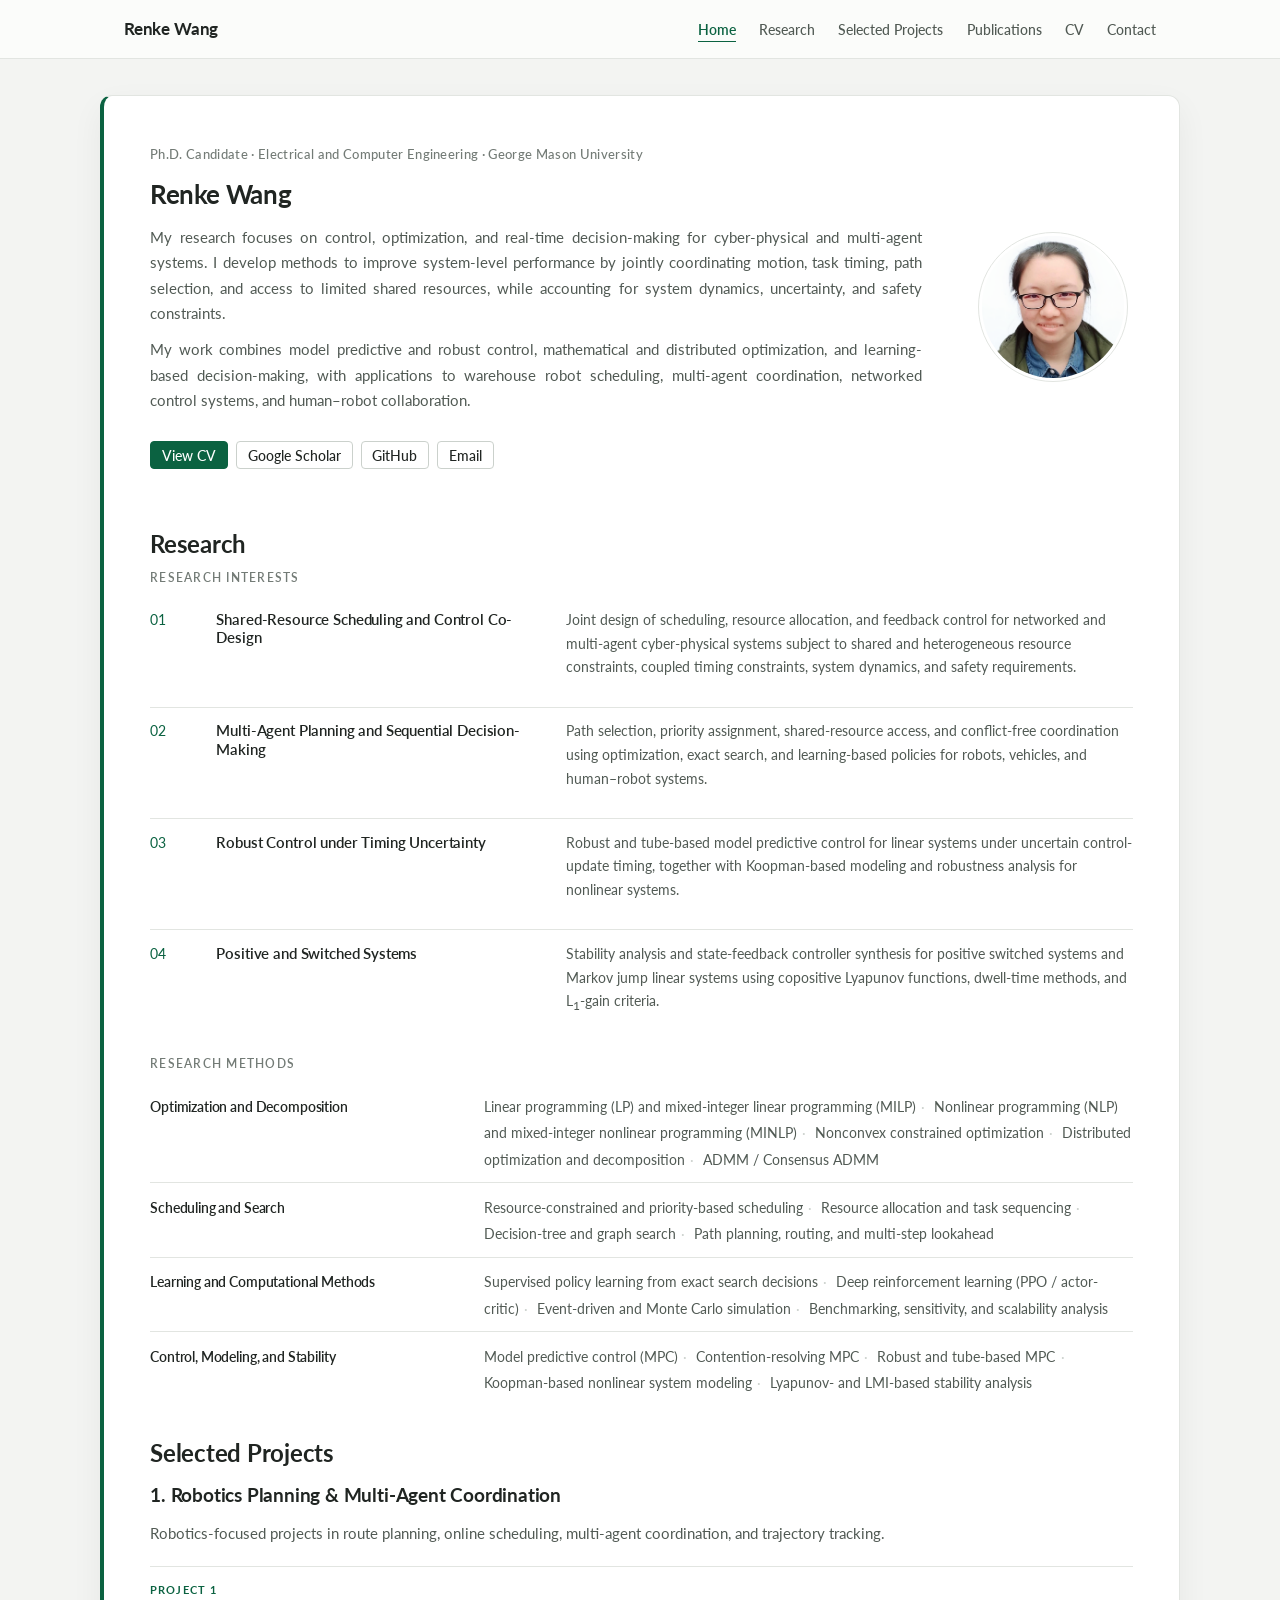
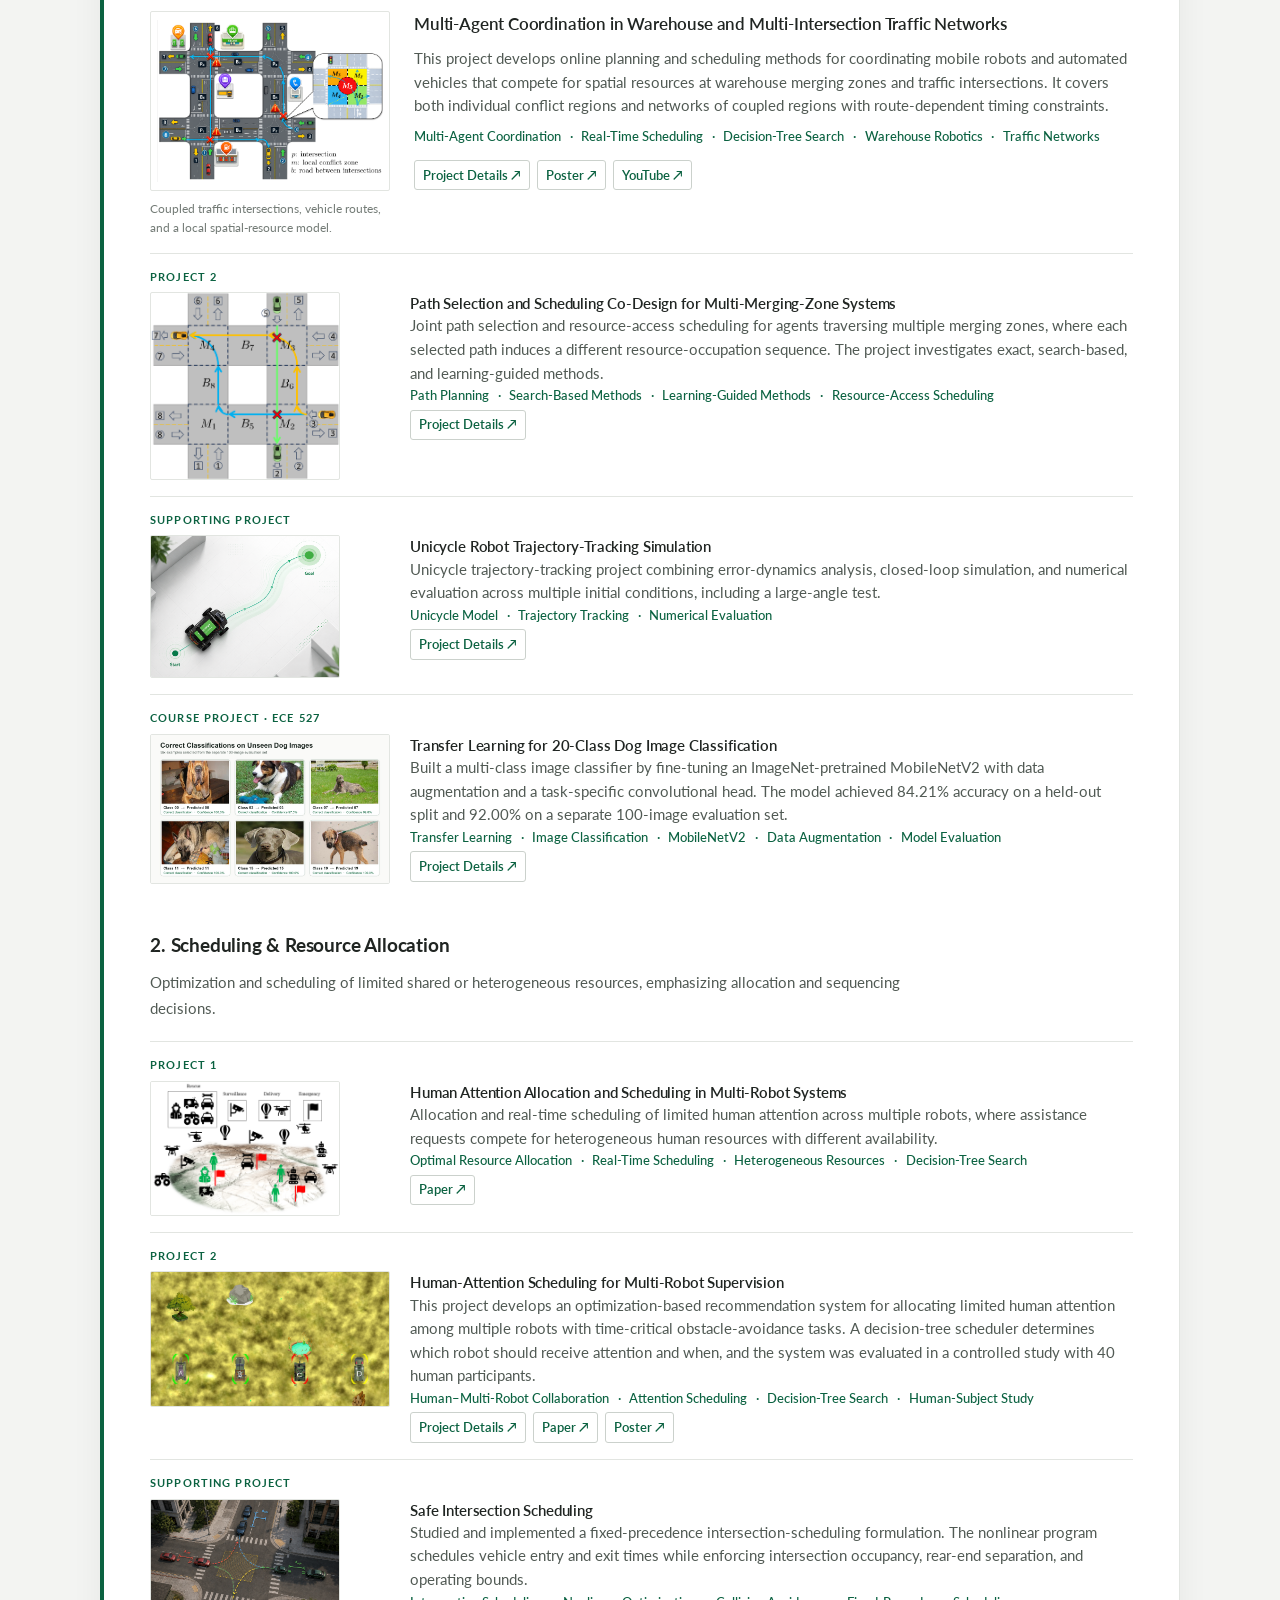
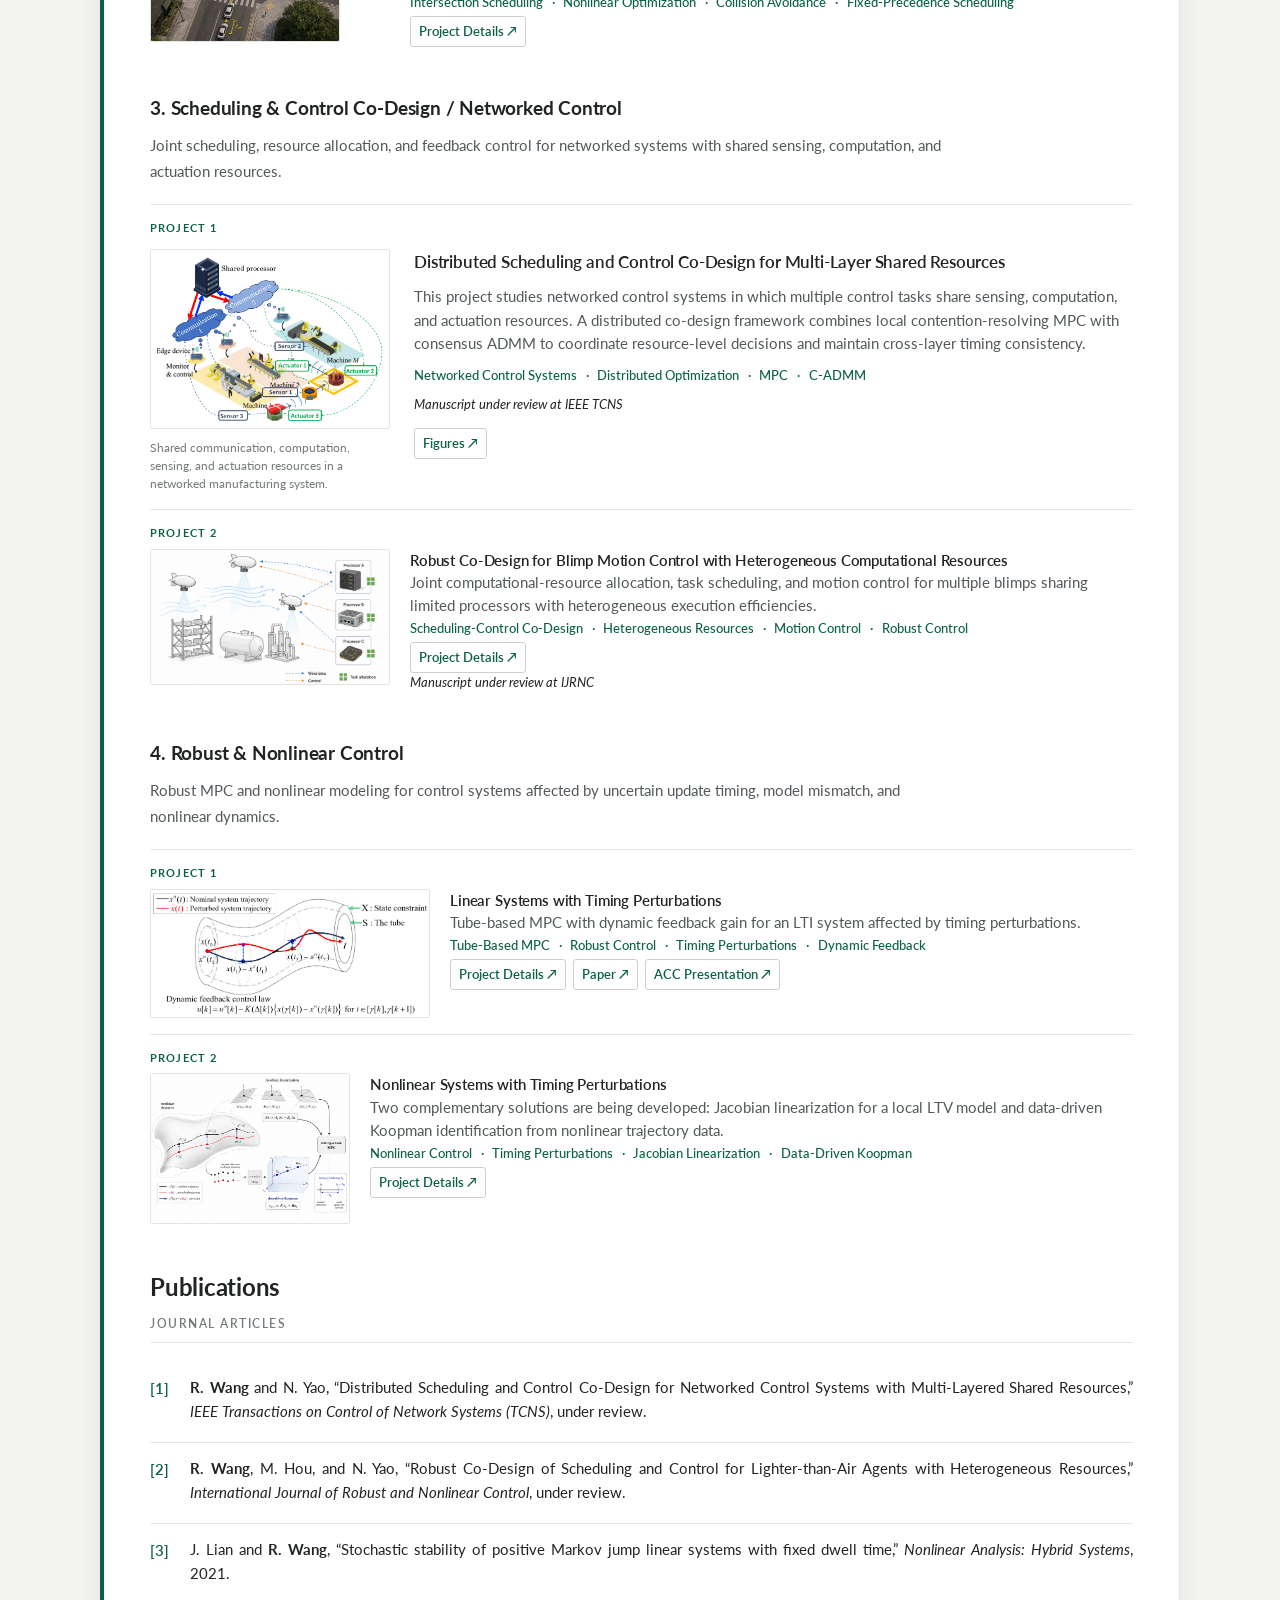
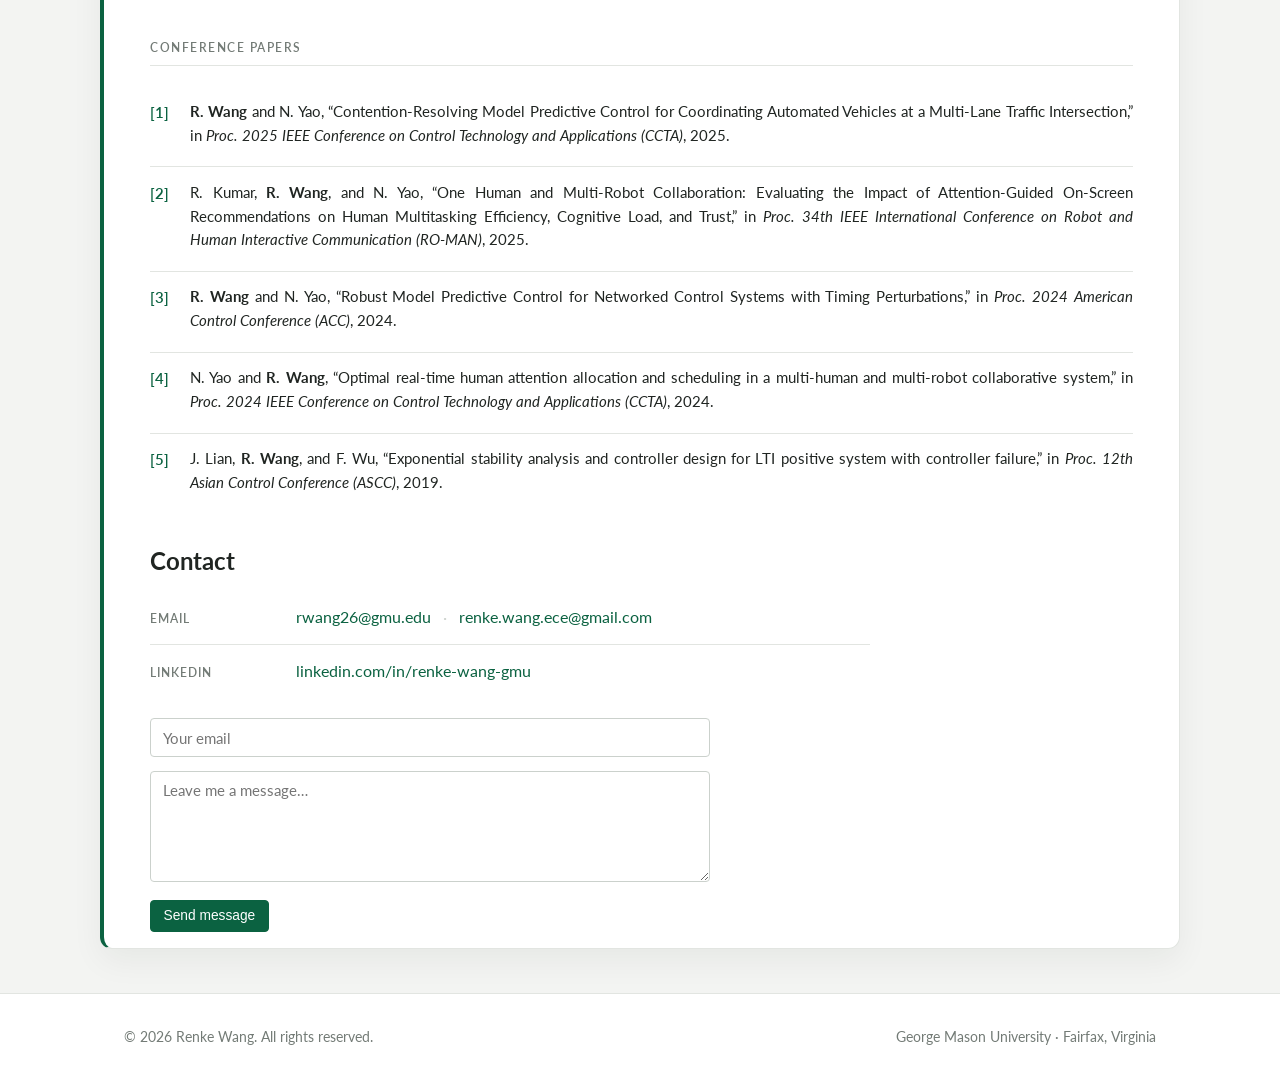
==== index.html @ 61857872 "Simplify transfer learning project details" ====
<!DOCTYPE html>
<html lang="en">
<head>
  <meta charset="UTF-8" />
  <meta name="viewport" content="width=device-width, initial-scale=1.0" />
  <title>Renke Wang | Personal Academic Website</title>
  <meta
    name="description"
    content="Renke Wang — Ph.D. Candidate at George Mason University. Research on control and scheduling co-design for multi-agent and shared-resource systems."
  />
  <meta name="author" content="Renke Wang" />

  <!-- Lato: restrained humanist sans-serif, used consistently across the site. -->
  <link rel="preconnect" href="https://fonts.googleapis.com" />
  <link rel="preconnect" href="https://fonts.gstatic.com" crossorigin />
  <link
    href="https://fonts.googleapis.com/css2?family=Lato:ital,wght@0,400;0,700;0,900;1,400&display=swap"
    rel="stylesheet"
  />

  <link rel="stylesheet" href="styles.css?v=20260825-33" />
</head>
<body class="home-page">
  <!-- ============================================================
       SITE HEADER / NAVIGATION
  ============================================================ -->
  <header class="site-header">
    <div class="container nav-container">
      <a href="#home" class="brand">Renke Wang</a>
      <button
        class="nav-toggle"
        aria-label="Toggle navigation"
        aria-expanded="false"
      >
        <span></span><span></span><span></span>
      </button>
      <nav class="primary-nav" aria-label="Primary">
        <ul>
          <li><a href="#home">Home</a></li>
          <li><a href="#research">Research</a></li>
          <li><a href="#projects">Selected Projects</a></li>
          <li><a href="#publications">Publications</a></li>
          <li><a href="assets/site/RenkeWang_CV.pdf" target="_blank" rel="noopener">CV</a></li>
          <li><a href="#contact">Contact</a></li>
        </ul>
      </nav>
    </div>
  </header>

  <main>
    <!-- ============================================================
         HOME / HERO SECTION
         To update:
           - Edit name, position, affiliation, and bio below.
           - Replace the photo placeholder by uncommenting the
             <img> tag and adding your photo (e.g., assets/profile.jpg).
    ============================================================ -->
    <section id="home" class="hero">
      <div class="container hero-grid">
        <div class="hero-text">
          <p class="eyebrow">Ph.D. Candidate &middot; Electrical and Computer Engineering &middot; George Mason University</p>
          <h1>Renke Wang</h1>
          <p class="lead">
            My research focuses on control, optimization, and real-time
            decision-making for cyber-physical and multi-agent systems. I develop
            methods to improve system-level performance by jointly coordinating
            motion, task timing, path selection, and access to limited shared
            resources, while accounting for system dynamics, uncertainty, and
            safety constraints.
          </p>
          <p class="lead">
            My work combines model predictive and robust control, mathematical and
            distributed optimization, and learning-based decision-making, with
            applications to warehouse robot scheduling, multi-agent coordination,
            networked control systems, and human&ndash;robot collaboration.
          </p>
          <div class="hero-actions" aria-label="Profile links">
            <a href="assets/site/RenkeWang_CV.pdf" class="btn btn-primary" target="_blank" rel="noopener">View CV</a>
            <a href="https://scholar.google.com/citations?user=q_1CykwAAAAJ&amp;hl=en" class="btn btn-ghost" target="_blank" rel="noopener">Google Scholar</a>
            <a href="https://github.com/lisa061422-afk" class="btn btn-ghost" target="_blank" rel="noopener">GitHub</a>
            <a href="mailto:rwang26@gmu.edu" class="btn btn-ghost">Email</a>
          </div>
        </div>

        <div class="hero-photo">
          <div class="photo-frame">
            <!-- Profile photo. Currently points to me.jpg already on
                 the GMU server. Replace with a different filename if
                 you upload a new photo. -->
            <img src="assets/site/me.jpg" alt="Renke Wang" onerror="this.style.display='none'; this.nextElementSibling.style.display='flex';" />
            <span class="photo-placeholder" aria-hidden="true" style="display:none;">RW</span>
          </div>
        </div>
      </div>
    </section>

    <!-- ============================================================
         RESEARCH: THEMES AND METHODS
    ============================================================ -->
    <section id="research" class="section">
      <div class="container">
        <header class="section-header">
          <h2>Research</h2>
        </header>

        <div class="research-subsection">
          <h3 class="subsection-heading">Research Interests</h3>
          <ul class="interest-grid">
            <li>
              <h3>Shared-Resource Scheduling and Control Co-Design</h3>
              <p>
                Joint design of scheduling, resource allocation, and feedback control
                for networked and multi-agent cyber-physical systems subject to shared
                and heterogeneous resource constraints, coupled timing constraints,
                system dynamics, and safety requirements.
              </p>
            </li>
            <li>
              <h3>Multi-Agent Planning and Sequential Decision-Making</h3>
              <p>
                Path selection, priority assignment, shared-resource access, and
                conflict-free coordination using optimization, exact search, and
                learning-based policies for robots, vehicles, and human&ndash;robot systems.
              </p>
            </li>
            <li>
              <h3>Robust Control under Timing Uncertainty</h3>
              <p>
                Robust and tube-based model predictive control for linear systems under
                uncertain control-update timing, together with Koopman-based modeling
                and robustness analysis for nonlinear systems.
              </p>
            </li>
            <li>
              <h3>Positive and Switched Systems</h3>
              <p>
                Stability analysis and state-feedback controller synthesis for positive
                switched systems and Markov jump linear systems using copositive
                Lyapunov functions, dwell-time methods, and L<sub>1</sub>-gain criteria.
              </p>
            </li>
          </ul>
        </div>

        <div class="research-subsection">
          <h3 class="subsection-heading">Research Methods</h3>
          <div class="skills-grid">
            <div class="skill-block">
              <h3>Optimization and Decomposition</h3>
              <ul>
                <li>Linear programming (LP) and mixed-integer linear programming (MILP)</li>
                <li>Nonlinear programming (NLP) and mixed-integer nonlinear programming (MINLP)</li>
                <li>Nonconvex constrained optimization</li>
                <li>Distributed optimization and decomposition</li>
                <li>ADMM / Consensus ADMM</li>
              </ul>
            </div>

            <div class="skill-block">
              <h3>Scheduling and Search</h3>
              <ul>
                <li>Resource-constrained and priority-based scheduling</li>
                <li>Resource allocation and task sequencing</li>
                <li>Decision-tree and graph search</li>
                <li>Path planning, routing, and multi-step lookahead</li>
              </ul>
            </div>

            <div class="skill-block">
              <h3>Learning and Computational Methods</h3>
              <ul>
                <li>Supervised policy learning from exact search decisions</li>
                <li>Deep reinforcement learning (PPO / actor-critic)</li>
                <li>Event-driven and Monte Carlo simulation</li>
                <li>Benchmarking, sensitivity, and scalability analysis</li>
              </ul>
            </div>

            <div class="skill-block">
              <h3>Control, Modeling, and Stability</h3>
              <ul>
                <li>Model predictive control (MPC)</li>
                <li>Contention-resolving MPC</li>
                <li>Robust and tube-based MPC</li>
                <li>Koopman-based nonlinear system modeling</li>
                <li>Lyapunov- and LMI-based stability analysis</li>
              </ul>
            </div>
          </div>
        </div>
      </div>
    </section>

    <!-- ============================================================
         SELECTED PROJECTS
         To update:
           - Edit each <li> in a project list below.
           - Add optional figures after a list when visual explanations are available.
    ============================================================ -->
    <section id="projects" class="section section-alt">
      <div class="container">
        <header class="section-header">
          <h2>Selected Projects</h2>
        </header>

        <!-- ===== Project group 1 ===== -->
        <div class="project-group">
          <h3>1. Robotics Planning &amp; Multi-Agent Coordination</h3>
          <p class="group-lead">
            Robotics-focused projects in route planning, online scheduling,
            multi-agent coordination, and trajectory tracking.
          </p>
          <ul class="project-list">
            <li class="project-showcase" id="project-2">
              <p class="project-number-label">Project 1</p>
              <div class="project-showcase-layout">
                <figure class="project-showcase-media">
                  <div class="project-showcase-thumbnail">
                    <img
                      src="assets/projects/multi-intersection/Traffic_in_poster.png"
                      alt="Coupled traffic intersections with vehicle routes and a zoomed local conflict-zone model"
                      loading="lazy"
                      decoding="async"
                    >
                  </div>
                  <figcaption>
                    Coupled traffic intersections, vehicle routes, and a local
                    spatial-resource model.
                  </figcaption>
                </figure>

                <div class="project-showcase-content">
                  <h4>Multi-Agent Coordination in Warehouse and Multi-Intersection Traffic Networks</h4>
                  <p class="project-summary">
                    This project develops online planning and scheduling methods for
                    coordinating mobile robots and automated vehicles that compete for
                    spatial resources at warehouse merging zones and traffic intersections.
                    It covers both individual conflict regions and networks of coupled
                    regions with route-dependent timing constraints.
                  </p>
                  <p class="project-keywords">
                    Multi-Agent Coordination <span aria-hidden="true">&middot;</span>
                    Real-Time Scheduling <span aria-hidden="true">&middot;</span>
                    Decision-Tree Search <span aria-hidden="true">&middot;</span>
                    Warehouse Robotics <span aria-hidden="true">&middot;</span>
                    Traffic Networks
                  </p>
                  <p class="project-links">
                    <a href="project-2-details.html" target="_blank" rel="noopener">Project Details <span aria-hidden="true">&nearr;</span></a>
                    <a href="assets/projects/multi-intersection/project-2-poster.png" target="_blank" rel="noopener">Poster <span aria-hidden="true">&nearr;</span></a>
                    <a href="https://youtu.be/YsEci0cIApg?si=ojlgiNI9mZg2UuwD" target="_blank" rel="noopener">YouTube <span aria-hidden="true">&nearr;</span></a>
                  </p>
                </div>
              </div>
            </li>
            <li class="subproject-illustrated numbered-subproject" id="path-planning-project">
              <p class="project-number-label">Project 2</p>
              <div class="subproject-layout">
                <figure class="subproject-media">
                  <img
                    src="assets/projects/path-planning/path_planning.png"
                    alt="Alternative vehicle paths through coupled merging zones with different resource-occupation sequences"
                  >
                </figure>
                <div class="subproject-copy">
                  <h4>Path Selection and Scheduling Co-Design for Multi-Merging-Zone Systems</h4>
                  <p>
                    Joint path selection and resource-access scheduling for agents
                    traversing multiple merging zones, where each selected path
                    induces a different resource-occupation sequence. The project
                    investigates exact, search-based, and learning-guided methods.
                  </p>
                  <p class="project-keywords">
                    Path Planning <span aria-hidden="true">&middot;</span>
                    Search-Based Methods <span aria-hidden="true">&middot;</span>
                    Learning-Guided Methods <span aria-hidden="true">&middot;</span>
                    Resource-Access Scheduling
                  </p>
                  <p class="project-links">
                    <a href="path-planning-details.html" target="_blank" rel="noopener">Project Details <span aria-hidden="true">&nearr;</span></a>
                  </p>
                </div>
              </div>
            </li>
            <li class="subproject-illustrated numbered-subproject supporting-project" id="ece699-unicycle-project">
              <p class="project-number-label">Supporting Project</p>
              <div class="subproject-layout">
                <figure class="subproject-media">
                  <img
                    src="assets/projects/ece699-unicycle/robotic_1.png"
                    alt="Mobile robot following a curved path from its starting pose to the goal"
                  >
                </figure>
                <div class="subproject-copy">
                  <h4>Unicycle Robot Trajectory-Tracking Simulation</h4>
                  <p>
                    Unicycle trajectory-tracking project combining error-dynamics
                    analysis, closed-loop simulation, and numerical evaluation
                    across multiple initial conditions, including a large-angle test.
                  </p>
                  <p class="project-keywords">
                    Unicycle Model <span aria-hidden="true">&middot;</span>
                    Trajectory Tracking <span aria-hidden="true">&middot;</span>
                    Numerical Evaluation
                  </p>
                  <p class="project-links">
                    <a href="ece699-unicycle-details.html" target="_blank" rel="noopener">Project Details <span aria-hidden="true">&nearr;</span></a>
                  </p>
                </div>
              </div>
            </li>
            <li id="learning-from-data-project" class="subproject-illustrated numbered-subproject supporting-project">
              <p class="project-number-label">Course Project &middot; ECE 527</p>
              <div class="subproject-layout subproject-layout--standard-media">
                <figure class="subproject-media">
                  <img
                    src="assets/projects/learning-from-data/transfer-classification-examples.jpg"
                    alt="Examples of unseen dog images correctly classified by the transfer-learning model"
                    loading="lazy"
                    decoding="async"
                  >
                </figure>
                <div class="subproject-copy">
                  <h4>Transfer Learning for 20-Class Dog Image Classification</h4>
                  <p>
                    Built a multi-class image classifier by fine-tuning an
                    ImageNet-pretrained MobileNetV2 with data augmentation and a
                    task-specific convolutional head. The model achieved 84.21%
                    accuracy on a held-out split and 92.00% on a separate
                    100-image evaluation set.
                  </p>
                  <p class="project-keywords">
                    Transfer Learning <span aria-hidden="true">&middot;</span>
                    Image Classification <span aria-hidden="true">&middot;</span>
                    MobileNetV2 <span aria-hidden="true">&middot;</span>
                    Data Augmentation <span aria-hidden="true">&middot;</span>
                    Model Evaluation
                  </p>
                  <p class="project-links">
                    <a href="learning-from-data-details.html" target="_blank" rel="noopener">Project Details <span aria-hidden="true">&nearr;</span></a>
                  </p>
                </div>
              </div>
            </li>
          </ul>
        </div>

        <!-- ===== Project group 2 ===== -->
        <div class="project-group">
          <h3>2. Scheduling &amp; Resource Allocation</h3>
          <p class="group-lead">
            Optimization and scheduling of limited shared or heterogeneous
            resources, emphasizing allocation and sequencing decisions.
          </p>
          <ul class="project-list">
            <li class="subproject-illustrated numbered-subproject">
              <p class="project-number-label">Project 1</p>
              <div class="subproject-layout">
                <figure class="subproject-media">
                  <img
                    src="assets/projects/heterogeneous-resource/resue_picture.png"
                    alt="Multi-human multi-robot rescue scenario with robots requesting assistance from different human operators"
                  >
                </figure>
                <div class="subproject-copy">
                  <h4>Human Attention Allocation and Scheduling in Multi-Robot Systems</h4>
                  <p>
                    Allocation and real-time scheduling of limited human attention
                    across multiple robots, where assistance requests compete for
                    heterogeneous human resources with different availability.
                  </p>
                  <p class="project-keywords">
                    Optimal Resource Allocation <span aria-hidden="true">&middot;</span>
                    Real-Time Scheduling <span aria-hidden="true">&middot;</span>
                    Heterogeneous Resources <span aria-hidden="true">&middot;</span>
                    Decision-Tree Search
                  </p>
                  <p class="project-links">
                    <a href="https://ieeexplore.ieee.org/stamp/stamp.jsp?arnumber=10666642" target="_blank" rel="noopener">Paper <span aria-hidden="true">&nearr;</span></a>
                  </p>
                </div>
              </div>
            </li>
            <li class="subproject-illustrated numbered-subproject" id="hri-attention-project">
              <p class="project-number-label">Project 2</p>
              <div class="subproject-layout subproject-layout--standard-media">
                <figure class="subproject-media">
                  <img
                    src="assets/projects/hri-attention/tank.png"
                    alt="Conceptual illustration of four robots sharing one human operator for obstacle-avoidance tasks"
                  >
                </figure>
                <div class="subproject-copy">
                  <h4>Human-Attention Scheduling for Multi-Robot Supervision</h4>
                  <p>
                    This project develops an optimization-based recommendation
                    system for allocating limited human attention among multiple
                    robots with time-critical obstacle-avoidance tasks. A
                    decision-tree scheduler determines which robot should receive
                    attention and when, and the system was evaluated in a
                    controlled study with 40 human participants.
                  </p>
                  <p class="project-keywords">
                    Human&ndash;Multi-Robot Collaboration <span aria-hidden="true">&middot;</span>
                    Attention Scheduling <span aria-hidden="true">&middot;</span>
                    Decision-Tree Search <span aria-hidden="true">&middot;</span>
                    Human-Subject Study
                  </p>
                  <p class="project-links">
                    <a href="hri-attention-scheduling-details.html" target="_blank" rel="noopener">Project Details <span aria-hidden="true">&nearr;</span></a>
                    <a href="https://ieeexplore.ieee.org/stamp/stamp.jsp?arnumber=11217805" target="_blank" rel="noopener">Paper <span aria-hidden="true">&nearr;</span></a>
                    <a href="assets/projects/hri-attention/hri_project_poster.pdf" target="_blank" rel="noopener">Poster <span aria-hidden="true">&nearr;</span></a>
                  </p>
                </div>
              </div>
            </li>
            <li class="subproject-illustrated numbered-subproject supporting-project" id="ece623-intersection-project">
              <p class="project-number-label">Supporting Project</p>
              <div class="subproject-layout">
                <figure class="subproject-media">
                  <img
                    src="assets/projects/ece623-intersection/intersection_scenario.png"
                    alt="Intersection coordination scenario with safe-distance and conflict-region constraints"
                  >
                </figure>
                <div class="subproject-copy">
                  <h4>Safe Intersection Scheduling</h4>
                  <p>
                    Studied and implemented a fixed-precedence intersection-scheduling
                    formulation. The nonlinear program schedules vehicle entry and exit
                    times while enforcing intersection occupancy, rear-end separation,
                    and operating bounds.
                  </p>
                  <p class="project-keywords">
                    Intersection Scheduling <span aria-hidden="true">&middot;</span>
                    Nonlinear Optimization <span aria-hidden="true">&middot;</span>
                    Collision Avoidance <span aria-hidden="true">&middot;</span>
                    Fixed-Precedence Scheduling
                  </p>
                  <p class="project-links">
                    <a href="ece623-intersection-scheduling-details.html" target="_blank" rel="noopener">Project Details <span aria-hidden="true">&nearr;</span></a>
                  </p>
                </div>
              </div>
            </li>
          </ul>
        </div>

        <!-- ===== Project group 3 ===== -->
        <div class="project-group">
          <h3>3. Scheduling &amp; Control Co-Design / Networked Control</h3>
          <p class="group-lead">
            Joint scheduling, resource allocation, and feedback control for
            networked systems with shared sensing, computation, and actuation resources.
          </p>
          <ul class="project-list">
            <li class="project-showcase" id="featured-project-1">
              <p class="project-number-label">Project 1</p>
              <div class="project-showcase-layout">
                <figure class="project-showcase-media">
                  <div class="project-showcase-thumbnail">
                    <img
                      src="assets/projects/manufacturing-scheduling/manufacturing_fig.png"
                      alt="Networked manufacturing system with shared communication, computation, sensing, and actuation resources"
                      loading="lazy"
                      decoding="async"
                    >
                  </div>
                  <figcaption>
                    Shared communication, computation, sensing, and actuation
                    resources in a networked manufacturing system.
                  </figcaption>
                </figure>

                <div class="project-showcase-content">
                  <h4>Distributed Scheduling and Control Co-Design for Multi-Layer Shared Resources</h4>
                  <p class="project-summary">
                    This project studies networked control systems in which multiple
                    control tasks share sensing, computation, and actuation resources.
                    A distributed co-design framework combines local contention-resolving
                    MPC with consensus ADMM to coordinate resource-level decisions and
                    maintain cross-layer timing consistency.
                  </p>
                  <p class="project-keywords">
                    Networked Control Systems <span aria-hidden="true">&middot;</span>
                    Distributed Optimization <span aria-hidden="true">&middot;</span>
                    MPC <span aria-hidden="true">&middot;</span> C-ADMM
                  </p>
                  <p class="project-status">Manuscript under review at IEEE TCNS</p>
                  <p class="project-links">
                    <a href="project-1-figures.html" target="_blank" rel="noopener">Figures <span aria-hidden="true">&nearr;</span></a>
                  </p>
                </div>
              </div>
            </li>
            <li id="blimp-codesign-project" class="subproject-illustrated numbered-subproject">
              <p class="project-number-label">Project 2</p>
              <div class="subproject-layout subproject-layout--standard-media">
                <figure class="subproject-media">
                  <img
                    src="assets/projects/blimp-codesign/blimp_1.png"
                    alt="Conceptual diagram of multiple blimps sharing heterogeneous processors for wind estimation and control updates"
                  >
                </figure>
                <div class="subproject-copy">
                  <h4>Robust Co-Design for Blimp Motion Control with Heterogeneous Computational Resources</h4>
                  <p>
                    Joint computational-resource allocation, task scheduling,
                    and motion control for multiple blimps sharing limited
                    processors with heterogeneous execution efficiencies.
                  </p>
                  <p class="project-keywords">
                    Scheduling-Control Co-Design <span aria-hidden="true">&middot;</span>
                    Heterogeneous Resources <span aria-hidden="true">&middot;</span>
                    Motion Control <span aria-hidden="true">&middot;</span>
                    Robust Control
                  </p>
                  <p class="project-links">
                    <a href="blimp-codesign-details.html" target="_blank" rel="noopener">Project Details <span aria-hidden="true">&nearr;</span></a>
                  </p>
                  <span class="subproject-status project-status">Manuscript under review at IJRNC</span>
                </div>
              </div>
            </li>
          </ul>
        </div>

        <!-- ===== Project group 4 ===== -->
        <div class="project-group">
          <h3>4. Robust &amp; Nonlinear Control</h3>
          <p class="group-lead">
            Robust MPC and nonlinear modeling for control systems affected by
            uncertain update timing, model mismatch, and nonlinear dynamics.
          </p>
          <ul class="project-list">
            <li id="timing-perturbation-lti" class="subproject-illustrated numbered-subproject">
              <p class="project-number-label">Project 1</p>
              <div class="subproject-layout subproject-layout--standard-media subproject-layout--media-large">
                <figure class="subproject-media">
                  <img
                    src="assets/projects/timing-perturbation/tube_based_mpc.png"
                    alt="Tube-based model predictive control with nominal and timing-perturbed system trajectories under state constraints"
                  >
                </figure>
                <div class="subproject-copy">
                  <h4>Linear Systems with Timing Perturbations</h4>
                  <p>
                    Tube-based MPC with dynamic feedback gain for an LTI system
                    affected by timing perturbations.
                  </p>
                  <p class="project-keywords">
                    Tube-Based MPC <span aria-hidden="true">&middot;</span>
                    Robust Control <span aria-hidden="true">&middot;</span>
                    Timing Perturbations <span aria-hidden="true">&middot;</span>
                    Dynamic Feedback
                  </p>
                  <p class="project-links">
                    <a href="timing-perturbation-details.html" target="_blank" rel="noopener">Project Details <span aria-hidden="true">&nearr;</span></a>
                    <a href="https://ieeexplore.ieee.org/stamp/stamp.jsp?arnumber=10644675" target="_blank" rel="noopener">Paper <span aria-hidden="true">&nearr;</span></a>
                    <a href="https://youtu.be/WiT8cCsM2JM?si=U1P070YBmSVyWWwL" target="_blank" rel="noopener">ACC Presentation <span aria-hidden="true">&nearr;</span></a>
                  </p>
                </div>
              </div>
            </li>
            <li id="timing-perturbation-nonlinear" class="subproject-illustrated numbered-subproject">
              <p class="project-number-label">Project 2</p>
              <div class="subproject-layout subproject-layout--standard-media subproject-layout--media-small">
                <figure class="subproject-media">
                  <img
                    src="assets/projects/nonlinear-control/nonlinear_1.png"
                    alt="Conceptual diagram of Jacobian linearization and data-driven Koopman approaches for nonlinear systems with timing perturbations"
                  >
                </figure>
                <div class="subproject-copy">
                  <h4>Nonlinear Systems with Timing Perturbations</h4>
                  <p>
                    Two complementary solutions are being developed: Jacobian
                    linearization for a local LTV model and data-driven Koopman
                    identification from nonlinear trajectory data.
                  </p>
                  <p class="project-keywords">
                    Nonlinear Control <span aria-hidden="true">&middot;</span>
                    Timing Perturbations <span aria-hidden="true">&middot;</span>
                    Jacobian Linearization <span aria-hidden="true">&middot;</span>
                    Data-Driven Koopman
                  </p>
                  <p class="project-links">
                    <a href="nonlinear-timing-perturbation-details.html" target="_blank" rel="noopener">Project Details <span aria-hidden="true">&nearr;</span></a>
                  </p>
                </div>
              </div>
            </li>
          </ul>
        </div>

      </div>
    </section>

    <!-- ============================================================
         PUBLICATIONS
         To update when a new paper appears:
           - Add a new <li> at the top of the matching <ol> below.
           - Format: Authors, "Title," Venue, Year. [PDF] [BibTeX]
           - Bold your own name with <strong>R. Wang</strong>.
           - To add other groups (e.g., "Manuscripts Under Review",
             "Posters & Demos"), copy a <div class="pub-group"> block
             and edit the heading.
    ============================================================ -->
    <section id="publications" class="section">
      <div class="container">
        <header class="section-header">
          <h2>Publications</h2>
        </header>

        <div class="pub-group">
          <h3 class="pub-heading">Journal Articles</h3>
          <ol class="pub-list">
            <li>
              <p class="pub-citation">
                <strong>R. Wang</strong> and N. Yao,
                &ldquo;Distributed Scheduling and Control Co-Design for
                Networked Control Systems with Multi-Layered Shared
                Resources,&rdquo;
                <em>IEEE Transactions on Control of Network Systems
                (TCNS)</em>, under review.
              </p>
            </li>
            <li>
              <p class="pub-citation">
                <strong>R. Wang</strong>, M. Hou, and N. Yao,
                &ldquo;Robust Co-Design of Scheduling and Control for
                Lighter-than-Air Agents with Heterogeneous Resources,&rdquo;
                <em>International Journal of Robust and Nonlinear
                Control</em>, under review.
              </p>
            </li>
            <li>
              <p class="pub-citation">
                J. Lian and <strong>R. Wang</strong>,
                &ldquo;Stochastic stability of positive Markov jump linear
                systems with fixed dwell time,&rdquo;
                <em>Nonlinear Analysis: Hybrid Systems</em>, 2021.
              </p>
            </li>
          </ol>
        </div>

        <div class="pub-group">
          <h3 class="pub-heading">Conference Papers</h3>
          <ol class="pub-list">
            <li>
              <p class="pub-citation">
                <strong>R. Wang</strong> and N. Yao,
                &ldquo;Contention-Resolving Model Predictive Control for
                Coordinating Automated Vehicles at a Multi-Lane Traffic
                Intersection,&rdquo;
                in <em>Proc. 2025 IEEE Conference on Control Technology
                and Applications (CCTA)</em>, 2025.
              </p>
            </li>
            <li>
              <p class="pub-citation">
                R. Kumar, <strong>R. Wang</strong>, and N. Yao,
                &ldquo;One Human and Multi-Robot Collaboration: Evaluating
                the Impact of Attention-Guided On-Screen Recommendations on
                Human Multitasking Efficiency, Cognitive Load, and
                Trust,&rdquo;
                in <em>Proc. 34th IEEE International Conference on Robot
                and Human Interactive Communication (RO-MAN)</em>, 2025.
              </p>
            </li>
            <li>
              <p class="pub-citation">
                <strong>R. Wang</strong> and N. Yao,
                &ldquo;Robust Model Predictive Control for Networked
                Control Systems with Timing Perturbations,&rdquo;
                in <em>Proc. 2024 American Control Conference (ACC)</em>,
                2024.
              </p>
            </li>
            <li>
              <p class="pub-citation">
                N. Yao and <strong>R. Wang</strong>,
                &ldquo;Optimal real-time human attention allocation and
                scheduling in a multi-human and multi-robot collaborative
                system,&rdquo;
                in <em>Proc. 2024 IEEE Conference on Control Technology
                and Applications (CCTA)</em>, 2024.
              </p>
            </li>
            <li>
              <p class="pub-citation">
                J. Lian, <strong>R. Wang</strong>, and F. Wu,
                &ldquo;Exponential stability analysis and controller design
                for LTI positive system with controller failure,&rdquo;
                in <em>Proc. 12th Asian Control Conference (ASCC)</em>,
                2019.
              </p>
            </li>
          </ol>
        </div>
      </div>
    </section>

    <!-- ============================================================
         CONTACT
         To update: edit each link below.
    ============================================================ -->
    <section id="contact" class="section section-alt">
      <div class="container">
        <header class="section-header">
          <h2>Contact</h2>
        </header>

        <div class="contact-grid">
          <ul class="contact-list">
            <li>
              <span class="contact-label">Email</span>
              <span class="contact-emails">
                <a href="mailto:rwang26@gmu.edu">rwang26@gmu.edu</a>
                <span class="sep" aria-hidden="true">&middot;</span>
                <a href="mailto:renke.wang.ece@gmail.com">renke.wang.ece@gmail.com</a>
              </span>
            </li>
            <li>
              <span class="contact-label">LinkedIn</span>
              <a
                href="https://www.linkedin.com/in/renke-wang-gmu"
                target="_blank"
                rel="noopener"
              >linkedin.com/in/renke-wang-gmu</a>
            </li>
          </ul>

          <!-- Leave-a-message form, powered by Formspree (no backend needed).
               Endpoint configured (f/xnjyvwwv) -> delivers to lisa061422@gmail.com.
               First real submission triggers a one-time confirmation email
               from Formspree; click it to activate delivery. -->
          <form
            class="contact-form"
            action="https://formspree.io/f/xnjyvwwv"
            method="POST"
          >
            <input
              type="email"
              name="email"
              placeholder="Your email"
              aria-label="Your email"
              required
            />
            <textarea
              name="message"
              rows="5"
              placeholder="Leave me a message…"
              aria-label="Message"
              required
            ></textarea>
            <!-- Honeypot anti-spam field; bots fill it, humans don't see it -->
            <input
              type="text"
              name="_gotcha"
              tabindex="-1"
              autocomplete="off"
              aria-hidden="true"
              style="display:none"
            />
            <button type="submit" class="btn btn-primary">Send message</button>
          </form>
        </div>
      </div>
    </section>
  </main>

  <!-- ============================================================
       SITE FOOTER
  ============================================================ -->
  <footer class="site-footer">
    <div class="container footer-inner">
      <p>&copy; <span id="year">2026</span> Renke Wang. All rights reserved.</p>
      <p class="footer-note">George Mason University &middot; Fairfax, Virginia</p>
    </div>
  </footer>

  <script src="script.js?v=20260804-1"></script>
</body>
</html>
---- styles.css ----
/* ============================================================
   Renke Wang — Personal Academic Website
   styles.css
   Clean, academic, minimal. No frameworks.
============================================================ */

/* ---------- Design tokens ---------- */
:root {
  /* One quiet academic palette: warm paper, ink, and a single Mason-green accent. */
  --color-bg: #ffffff;
  --color-bg-alt: #ffffff;
  --color-text: #202522;
  --color-text-soft: #515a54;
  --color-text-muted: #737b76;
  --color-border: #e2e5e1;
  --color-border-strong: #cbd1cc;
  --color-accent: #0b6241;
  --color-accent-hover: #06482f;
  --color-accent-soft: #edf5f0;
  --color-attention: #0b6241;
  --color-attention-soft: #edf5f0;

  --font-sans: "Lato", -apple-system, BlinkMacSystemFont, "Segoe UI",
    Roboto, "Helvetica Neue", Arial, sans-serif;
  --font-serif: "Lato", -apple-system, BlinkMacSystemFont, "Segoe UI",
    Roboto, "Helvetica Neue", Arial, sans-serif;

  --radius: 4px;
  --shadow-sm: 0 1px 2px rgba(23, 34, 27, 0.04);
  --shadow-md: 0 12px 32px rgba(23, 34, 27, 0.055);

  --max-width: 1080px;
  --header-height: 58px;
}

/* ---------- Base ---------- */
* { box-sizing: border-box; }

html {
  scroll-behavior: smooth;
  scroll-padding-top: calc(var(--header-height) + 12px);
}

body {
  margin: 0;
  font-family: var(--font-sans);
  font-size: 16px;
  line-height: 1.65;
  color: var(--color-text);
  background-color: var(--color-bg);
  -webkit-font-smoothing: antialiased;
  -moz-osx-font-smoothing: grayscale;
}

.home-page {
  background: #f3f4f2;
}

.home-page main {
  width: min(calc(100% - 4rem), var(--max-width));
  margin: 2.25rem auto 2.75rem;
  overflow: hidden;
  background: #ffffff;
  border: 1px solid var(--color-border);
  border-left: 4px solid var(--color-accent);
  border-radius: 12px;
  box-shadow: var(--shadow-md);
}

img { max-width: 100%; display: block; }

a {
  color: var(--color-accent);
  text-decoration: none;
  transition: color 0.15s ease;
}
a:hover { color: var(--color-accent-hover); text-decoration: underline; }

h1, h2, h3, h4 {
  font-family: var(--font-serif);
  color: var(--color-text);
  margin: 0 0 0.5em;
  line-height: 1.25;
  letter-spacing: -0.01em;
}

p { margin: 0 0 1em; }

/* ---------- Layout ---------- */
.container {
  max-width: var(--max-width);
  margin: 0 auto;
  padding: 0 1.5rem;
}

.home-page main .container {
  max-width: none;
  padding: 0 clamp(1.5rem, 3.6vw, 3rem);
}

.eyebrow {
  max-width: 70ch;
  font-size: 0.82rem;
  font-weight: 500;
  letter-spacing: 0.025em;
  color: var(--color-text-muted);
  margin: 0 0 0.8rem;
}

/* ---------- Header / Nav ---------- */
.site-header {
  position: sticky;
  top: 0;
  z-index: 100;
  background: rgba(251, 252, 250, 0.96);
  backdrop-filter: blur(8px);
  -webkit-backdrop-filter: blur(8px);
  border-bottom: 1px solid var(--color-border);
}

.nav-container {
  display: flex;
  align-items: center;
  justify-content: space-between;
  height: var(--header-height);
  position: relative;
}

.brand {
  font-family: var(--font-serif);
  font-weight: 700;
  font-size: 1.05rem;
  color: var(--color-text);
  letter-spacing: -0.01em;
}
.brand:hover { text-decoration: none; color: var(--color-accent); }

.primary-nav ul {
  display: flex;
  gap: 1.45rem;
  list-style: none;
  margin: 0;
  padding: 0;
}
.primary-nav a {
  color: var(--color-text-soft);
  font-size: 0.88rem;
  font-weight: 500;
  padding: 0.25rem 0;
}
.primary-nav a:hover {
  color: var(--color-accent);
  text-decoration: none;
}
.primary-nav a.active {
  color: var(--color-accent);
  font-weight: 600;
  text-decoration: none;
  box-shadow: inset 0 -1px 0 var(--color-accent);
}

.nav-toggle {
  display: none;
  background: transparent;
  border: 1px solid var(--color-border);
  border-radius: var(--radius);
  width: 40px;
  height: 36px;
  cursor: pointer;
  padding: 0;
  align-items: center;
  justify-content: center;
  flex-direction: column;
  gap: 4px;
}
.nav-toggle span {
  display: block;
  width: 18px;
  height: 1.5px;
  background: var(--color-text);
  transition: transform 0.2s ease, opacity 0.2s ease;
}

/* ---------- Hero ---------- */
.hero {
  padding: 3rem 0 2.75rem;
  background: transparent;
}

.hero-grid {
  display: grid;
  grid-template-columns: minmax(0, 1fr) 160px;
  gap: clamp(2rem, 4vw, 3.25rem);
  align-items: center;
}

.hero h1 {
  font-size: 1.65rem;
  font-weight: 700;
  letter-spacing: -0.015em;
  margin-bottom: 0.45rem;
}

.lead {
  font-size: 0.94rem;
  color: var(--color-text-soft);
  max-width: none;
  margin: 0.85rem 0 0.7rem;
  line-height: 1.68;
  text-align: justify;
  text-justify: inter-word;
  hyphens: auto;
}
.lead + .lead {
  margin-top: 0;
  margin-bottom: 1.75rem;
}

.hero-actions {
  display: flex;
  gap: 0.5rem;
  flex-wrap: wrap;
}

.hero-actions .btn {
  padding: 0.28rem 0.68rem;
  line-height: 1.25;
}

.hero-contact {
  margin-top: 1.85rem;
  padding-top: 1.4rem;
  border-top: 1px solid var(--color-border);
  font-size: 1rem;
  color: var(--color-text-muted);
}
.hero-contact a { font-weight: 500; }
.hero-contact .sep { margin: 0 0.5rem; color: var(--color-border-strong); }

.hero-photo { display: flex; justify-content: center; }

.photo-frame {
  width: 150px;
  height: 150px;
  aspect-ratio: 1 / 1;
  flex: 0 0 150px;
  padding: 3px;
  border-radius: 50%;
  background: #ffffff;
  border: 1px solid var(--color-border);
  display: flex;
  align-items: center;
  justify-content: center;
  box-shadow: none;
  overflow: hidden;
}
.photo-frame img {
  display: block;
  width: 100%;
  height: 100%;
  border-radius: inherit;
  object-fit: cover;
  object-position: center top;
}

.photo-placeholder {
  font-family: var(--font-serif);
  font-size: 4rem;
  color: var(--color-accent);
  font-weight: 600;
  letter-spacing: 0.02em;
}

/* ---------- Buttons ---------- */
.btn {
  display: inline-block;
  padding: 0.48rem 0.78rem;
  border-radius: var(--radius);
  font-size: 0.86rem;
  font-weight: 500;
  border: 1px solid transparent;
  cursor: pointer;
  transition: background 0.15s ease, border-color 0.15s ease,
    color 0.15s ease, transform 0.05s ease;
  text-decoration: none;
}
.btn:active { transform: translateY(1px); }

.btn-primary {
  background: var(--color-accent);
  color: #ffffff;
  border-color: var(--color-accent);
}
.btn-primary:hover {
  background: var(--color-accent-hover);
  border-color: var(--color-accent-hover);
  color: #ffffff;
  text-decoration: none;
}

.btn-ghost {
  background: transparent;
  color: var(--color-text);
  border-color: var(--color-border-strong);
}
.btn-ghost:hover {
  border-color: var(--color-attention);
  color: var(--color-attention);
  text-decoration: none;
}

/* ---------- Sections ---------- */
.section {
  padding: 3.25rem 0;
  border-top: 1px solid var(--color-border);
}
.section-alt { background: transparent; }

.section-header {
  display: flex;
  align-items: center;
  gap: 1.5rem;
  margin-bottom: 2.25rem;
  max-width: none;
}
.section-header::after {
  content: "";
  flex: 1;
  height: 1px;
  background: var(--color-border);
}
.section-header h2 {
  flex: 0 0 auto;
  font-size: 1.5rem;
  margin: 0;
}
.section-lead {
  color: var(--color-text-soft);
  font-size: 1rem;
  margin: 0;
}

.research-subsection + .research-subsection {
  margin-top: 3rem;
  padding-top: 2.25rem;
  border-top: 1px solid var(--color-border);
}
.subsection-heading {
  font-family: var(--font-sans);
  font-size: 0.78rem;
  font-weight: 600;
  letter-spacing: 0.1em;
  text-transform: uppercase;
  color: var(--color-text-muted);
  margin-bottom: 0.7rem;
}

/* ---------- Research interests grid ---------- */
.interest-grid {
  list-style: none;
  margin: 0;
  padding: 0;
  display: block;
  counter-reset: interest-counter;
  border-top: 1px solid var(--color-border);
}
.interest-grid li {
  counter-increment: interest-counter;
  display: grid;
  grid-template-columns: 2.75rem minmax(220px, 0.78fr) minmax(0, 1.35fr);
  gap: 1rem 1.4rem;
  align-items: baseline;
  padding: 0.72rem 0;
  border-bottom: 1px solid var(--color-border);
}
.interest-grid li::before {
  content: "0" counter(interest-counter);
  grid-column: 1;
  grid-row: 1 / span 2;
  font-family: var(--font-serif);
  font-size: 0.88rem;
  color: var(--color-accent);
}
.interest-grid h3 {
  grid-column: 2;
  font-family: var(--font-sans);
  font-size: 0.92rem;
  font-weight: 600;
  margin: 0;
  color: var(--color-text);
}
.interest-grid p {
  grid-column: 3;
  font-size: 0.9rem;
  color: var(--color-text-soft);
  margin: 0;
  line-height: 1.65;
}

/* ---------- Project cards ---------- */
.project-grid {
  display: flex;
  gap: 1.5rem;
  overflow-x: auto;
  scroll-snap-type: x mandatory;
  scroll-padding-left: 2px;
  padding: 0.25rem 0 1.25rem;        /* room for the scrollbar */
  -webkit-overflow-scrolling: touch;
  scrollbar-width: thin;             /* Firefox */
  scrollbar-color: var(--color-border-strong) transparent;
}
.project-grid::-webkit-scrollbar { height: 8px; }
.project-grid::-webkit-scrollbar-thumb {
  background: var(--color-border-strong);
  border-radius: 999px;
}
.project-grid::-webkit-scrollbar-track { background: transparent; }
.project-card {
  flex: 0 0 320px;                   /* fixed width, line up horizontally */
  scroll-snap-align: start;
  background: #ffffff;
  border: 1px solid var(--color-border);
  border-radius: var(--radius);
  padding: 1.5rem;
  transition: transform 0.15s ease, box-shadow 0.15s ease,
    border-color 0.15s ease;
}
.project-card:hover {
  transform: translateY(-2px);
  box-shadow: var(--shadow-md);
  border-color: var(--color-border-strong);
}
.project-card:hover .project-tag {
  color: var(--color-attention);
  background: var(--color-attention-soft);
}
.project-tag {
  display: inline-block;
  font-size: 0.72rem;
  font-weight: 600;
  letter-spacing: 0.08em;
  text-transform: uppercase;
  color: var(--color-accent);
  background: var(--color-accent-soft);
  padding: 0.25rem 0.65rem;
  border-radius: 999px;
  margin: 0 0 0.85rem;
  transition: color 0.15s ease, background 0.15s ease;
}
.project-card h3 {
  font-family: var(--font-sans);
  font-size: 1.05rem;
  font-weight: 600;
  margin-bottom: 0.6rem;
  line-height: 1.35;
}
.project-card p {
  font-size: 0.92rem;
  color: var(--color-text-soft);
  margin: 0;
  line-height: 1.55;
}

/* ---------- Project groups (3 themed parts) ---------- */
.project-group { margin-bottom: 2rem; }
.project-group:last-child { margin-bottom: 0; }
.project-group + .project-group {
  padding-top: 0;
  border-top: 0;
}
.project-group > h3 {
  max-width: 860px;
  font-size: 1.2rem;
  font-weight: 700;
  line-height: 1.35;
  margin-bottom: 0.7rem;
}
.group-lead {
  font-size: 0.96rem;
  color: var(--color-text-soft);
  line-height: 1.7;
  max-width: 90ch;
  margin-bottom: 1.25rem;
}

.group-lead,
.project-summary,
.project-list li:not(.project-showcase) > p {
  text-align: left;
}
.project-figures {
  display: grid;
  grid-column: 2 / -1;
  grid-template-columns: repeat(3, minmax(0, 1fr));
  gap: 1.25rem;
  width: 100%;
  max-width: 64rem;
  margin: 1.25rem 0 0.25rem;
}
.project-figure {
  margin: 0;
}
.project-figure a,
.project-figure img {
  display: block;
  width: 100%;
}
.project-figure a {
  aspect-ratio: 16 / 9;
  padding: 0.25rem;
  overflow: hidden;
  background: #fff;
  border: 1px solid rgba(31, 41, 55, 0.14);
  border-radius: 2px;
}
.project-figure img {
  height: 100%;
  object-fit: contain;
}
.project-figure figcaption {
  margin-top: 0.7rem;
  color: var(--color-text-soft);
  font-size: 0.85rem;
  line-height: 1.5;
  text-align: center;
}
.project-list {
  list-style: none;
  margin: 0;
  padding: 0;
  border-top: 1px solid var(--color-border);
}
.project-list li {
  display: grid;
  grid-template-columns: 0.65rem minmax(0, 1fr);
  gap: 0.2rem 0.75rem;
  align-items: start;
  padding: 0.85rem 0;
  border-bottom: 1px solid var(--color-border);
}
.project-list li::before {
  content: "•";
  grid-column: 1;
  grid-row: 1;
  color: var(--color-accent);
  font-size: 1.1rem;
  line-height: 1.35;
}
.project-list h4 {
  grid-column: 2;
  font-family: var(--font-sans);
  font-size: 0.96rem;
  font-weight: 600;
  margin: 0;
  line-height: 1.45;
  color: var(--color-text);
}
.project-list p {
  grid-column: 2;
  font-size: 0.92rem;
  color: var(--color-text-soft);
  margin: 0;
  line-height: 1.6;
}
.project-list .subproject-status {
  display: block;
  grid-column: 2;
  color: var(--color-text-muted);
  font-size: 0.78rem;
  font-style: italic;
  line-height: 1.4;
}
.project-list .subproject-layout {
  grid-column: 2;
  display: grid;
  grid-template-columns: 240px minmax(0, 1fr);
  gap: 1.25rem;
  align-items: start;
  width: 100%;
}
.subproject-layout--standard-media .subproject-media {
  max-width: 240px;
}
.project-list .subproject-layout--media-large {
  grid-template-columns: 280px minmax(0, 1fr);
}
.subproject-layout--media-large .subproject-media {
  max-width: 280px;
}
.project-list .subproject-layout--media-small {
  grid-template-columns: 200px minmax(0, 1fr);
}
.subproject-layout--media-small .subproject-media {
  max-width: 200px;
}
.subproject-media {
  width: 100%;
  max-width: 190px;
  margin: 0;
  overflow: hidden;
  background: #ffffff;
  border: 1px solid var(--color-border);
  border-radius: 2px;
}
.subproject-media img {
  width: 100%;
  height: auto;
}
.subproject-copy p {
  text-align: left;
}
.project-list li.numbered-subproject {
  grid-template-columns: minmax(0, 1fr);
  gap: 0.5rem;
  padding: 1.25rem 0 1.5rem;
}
.project-list li.numbered-subproject::before { content: none; }
.project-list .numbered-subproject > * { grid-column: 1; }

.project-list li.project-showcase {
  grid-template-columns: minmax(0, 1fr);
  gap: 0.5rem;
  padding: 1.25rem 0 1.5rem;
}
.project-list li.project-showcase::before { content: none; }
.project-list .project-showcase > * { grid-column: 1; }
.project-list .project-number-label {
  color: var(--color-attention);
  font-size: 0.7rem;
  font-weight: 700;
  letter-spacing: 0.1em;
  line-height: 1.3;
  text-transform: uppercase;
}
.project-list .project-showcase h4 {
  font-size: 1.08rem;
  margin-bottom: 0.15rem;
}
.project-list .project-keywords {
  color: var(--color-accent);
  font-size: 0.8rem;
  font-weight: 500;
  text-align: left;
}
.project-keywords span { margin: 0 0.35rem; }
.project-list .project-status {
  color: var(--color-text);
  font-size: 0.84rem;
  font-style: italic;
}
.project-list .project-links {
  display: flex;
  gap: 0.45rem;
  flex-wrap: wrap;
  margin-top: 0.25rem;
  font-size: 0.82rem;
  font-weight: 600;
}
.project-links a {
  padding: 0.24rem 0.5rem;
  border: 1px solid var(--color-border-strong);
  border-radius: 3px;
  text-decoration: none;
}
.project-links a:hover {
  border-color: var(--color-accent);
  text-decoration: none;
}
.project-showcase-layout {
  display: grid;
  grid-template-columns: minmax(180px, 240px) minmax(0, 1fr);
  gap: 1.5rem;
  align-items: start;
  margin-top: 0.35rem;
}
.project-showcase-media { margin: 0; }
.project-showcase-thumbnail {
  display: block;
  aspect-ratio: 4 / 3;
  padding: 0.35rem;
  overflow: hidden;
  background: #ffffff;
  border: 1px solid var(--color-border);
  border-radius: 2px;
}
.project-showcase-media img {
  width: 100%;
  height: 100%;
  object-fit: contain;
}
.project-showcase-media figcaption {
  margin-top: 0.6rem;
  color: var(--color-text-muted);
  font-size: 0.78rem;
  line-height: 1.45;
}
.project-showcase-content {
  display: flex;
  flex-direction: column;
  gap: 0.55rem;
}

/* ---------- Project figure gallery page ---------- */
.figure-back {
  color: var(--color-text-soft);
  font-size: 0.9rem;
  font-weight: 600;
}
.figure-gallery-page { padding: 3.5rem 0; }
.figure-gallery-header {
  max-width: 68rem;
  margin-bottom: 2.25rem;
}
.figure-gallery-header h1 {
  font-size: 1.65rem;
  margin-bottom: 0.65rem;
}
.figure-gallery-header > p:last-child {
  color: var(--color-text-soft);
  margin: 0;
}
.figure-gallery {
  display: grid;
  grid-template-columns: repeat(3, minmax(0, 1fr));
  gap: 1.25rem;
}

/* ---------- Full-poster project detail page ---------- */
.project-detail-page { padding: 2.5rem 0 3.5rem; }
.poster-page-container {
  width: min(100% - 3rem, 1500px);
  margin: 0 auto;
}
.poster-page-header {
  display: flex;
  align-items: end;
  justify-content: space-between;
  gap: 1.5rem;
  margin-bottom: 1rem;
}
.poster-page-header h1 {
  margin: 0;
  font-size: 1.55rem;
}
.poster-full-link {
  flex: 0 0 auto;
  font-size: 0.84rem;
  font-weight: 600;
  text-decoration: underline;
  text-decoration-color: var(--color-border-strong);
  text-underline-offset: 0.2em;
}
.poster-viewer {
  margin: 0;
}
.poster-viewer > a {
  display: block;
  overflow: hidden;
  background: #ffffff;
  border: 1px solid var(--color-border-strong);
  border-radius: var(--radius);
  box-shadow: var(--shadow-md);
}
.poster-viewer img {
  width: 100%;
  height: auto;
  object-fit: contain;
}
.poster-viewer figcaption {
  margin-top: 0.55rem;
  color: var(--color-text-muted);
  font-size: 0.76rem;
  text-align: right;
}

/* ---------- Project overview page ---------- */
.project-overview-page {
  padding: 3rem 0 4rem;
}
.project-overview-container {
  max-width: 980px;
}
.project-overview-header {
  max-width: 820px;
  margin-bottom: 0.5rem;
  padding-bottom: 2rem;
}
.project-overview-header h1 {
  margin-bottom: 0.7rem;
  font-size: 1.85rem;
}
.project-overview-lead {
  max-width: 760px;
  margin-bottom: 1rem;
  color: var(--color-text-soft);
  font-size: 1rem;
  line-height: 1.7;
}
.project-overview-topics {
  margin: 0;
  color: var(--color-accent);
  font-size: 0.82rem;
  font-weight: 700;
  line-height: 1.6;
}
.project-overview-topics span {
  margin: 0 0.38rem;
  color: var(--color-border-strong);
}
.project-overview-section {
  padding: 2rem 0;
  border-top: 1px solid var(--color-border);
}
.project-overview-section h2 {
  margin-bottom: 0.85rem;
  font-size: 1.18rem;
}
.project-overview-section p {
  color: var(--color-text-soft);
  font-size: 0.94rem;
  line-height: 1.7;
  text-align: justify;
  text-justify: inter-word;
  hyphens: auto;
}
.project-overview-intro {
  display: grid;
  grid-template-columns: minmax(0, 1.05fr) minmax(300px, 0.95fr);
  gap: 2.25rem;
  align-items: start;
}
.project-overview-figure {
  margin: 0;
}
.project-overview-figure img {
  width: 100%;
  border: 1px solid var(--color-border);
}
.project-overview-figure figcaption {
  margin-top: 0.6rem;
  color: var(--color-text-muted);
  font-size: 0.78rem;
  line-height: 1.5;
}
.project-detail-figures {
  display: grid;
  grid-template-columns: minmax(0, 1fr);
  gap: 1.25rem;
  width: min(100%, 400px);
  margin-top: 1.5rem;
  align-items: start;
}
.project-detail-figures .project-overview-figure img {
  background: #fff;
}
.project-formulation-heading {
  max-width: 780px;
}
.project-formulation-kicker {
  margin-bottom: 0.4rem;
  color: var(--color-accent) !important;
  font-size: 0.72rem !important;
  font-weight: 700;
  letter-spacing: 0.08em;
  text-transform: uppercase;
}
.project-optimization-card {
  margin-top: 1.35rem;
  padding: 1.25rem 1.35rem;
  overflow-x: auto;
  border: 1px solid var(--color-border);
  border-left: 3px solid var(--color-accent);
  border-radius: var(--radius);
  background: var(--color-accent-soft);
  box-shadow: var(--shadow-sm);
}
.project-optimization-equation {
  min-width: 780px;
  color: var(--color-text);
  font-size: 0.94rem;
}
.project-optimization-equation mjx-container[jax="CHTML"][display="true"] {
  margin: 0 !important;
  text-align: left !important;
}
.project-objective-note {
  display: grid;
  grid-template-columns: minmax(0, 1fr) auto;
  gap: 1.5rem;
  align-items: center;
  margin-top: 1rem;
  padding: 0.85rem 1rem;
  border: 1px solid var(--color-border);
  background: #fff;
}
.project-objective-note p {
  margin: 0;
  font-size: 0.85rem;
}
.project-objective-note strong {
  color: var(--color-text);
}
.project-objective-equation {
  color: var(--color-accent);
  font-size: 1.05rem;
  white-space: nowrap;
}
.project-objective-equation mjx-container[jax="CHTML"][display="true"] {
  margin: 0 !important;
}
.project-formulation-note {
  max-width: 840px;
  margin: 0.8rem 0 0;
  color: var(--color-text-muted) !important;
  font-size: 0.79rem !important;
}
.project-architecture-lead {
  max-width: 760px;
  margin-bottom: 1.25rem;
}
.project-architecture-flow {
  display: grid;
  grid-template-columns: minmax(0, 1fr) 150px minmax(0, 1fr);
  gap: 1rem;
  align-items: stretch;
  margin-bottom: 1.5rem;
}
.project-architecture-card {
  margin: 0;
  padding: 1rem;
  border: 1px solid var(--color-border);
  background: #fff;
}
.project-architecture-card-header {
  display: flex;
  justify-content: space-between;
  gap: 1rem;
  align-items: baseline;
}
.project-architecture-card .project-architecture-level {
  margin: 0;
  color: var(--color-accent);
  font-size: 0.82rem;
  font-weight: 700;
  letter-spacing: 0.08em;
  line-height: 1.3;
  text-align: left;
  text-transform: uppercase;
}
.project-architecture-card h3 {
  margin: 0;
  font-family: var(--font-sans);
  font-size: 1.04rem;
  text-align: right;
}
.project-architecture-card img {
  width: 100%;
  margin: 0.9rem 0 0.75rem;
  background: #fff;
}
.project-architecture-card figcaption {
  color: var(--color-text-muted);
  font-size: 0.9rem;
  line-height: 1.55;
}
.project-architecture-card figcaption strong {
  color: var(--color-text-soft);
}
.project-architecture-connector {
  display: flex;
  flex-direction: column;
  justify-content: center;
  gap: 1.1rem;
  color: var(--color-text-muted);
  font-size: 0.88rem;
  line-height: 1.48;
  text-align: center;
}
.project-architecture-signal {
  display: flex;
  align-items: center;
  justify-content: center;
  gap: 0.4rem;
}
.project-architecture-arrow {
  color: var(--color-accent);
  font-size: 1.4rem;
  font-weight: 700;
}
.project-architecture-arrow-forward::before {
  content: "\2192";
}
.project-architecture-arrow-return::before {
  content: "\2190";
}
.project-approach-list {
  list-style: none;
  counter-reset: approach-counter;
  margin: 0;
  padding: 0;
  border-top: 1px solid var(--color-border);
}
.project-approach-list li {
  counter-increment: approach-counter;
  display: grid;
  grid-template-columns: 2.5rem minmax(220px, 0.72fr) minmax(0, 1.28fr);
  gap: 1.25rem;
  align-items: baseline;
  padding: 1rem 0;
  border-bottom: 1px solid var(--color-border);
}
.project-approach-list li::before {
  content: "0" counter(approach-counter);
  color: var(--color-accent);
  font-size: 0.82rem;
  font-weight: 700;
}
.project-approach-list h3 {
  margin: 0;
  font-family: var(--font-sans);
  font-size: 0.92rem;
  font-weight: 700;
}
.project-approach-list p {
  margin: 0;
}

.project-wide-figure {
  margin: 1.5rem 0 0;
}

.project-wide-figure img {
  display: block;
  width: 100%;
  height: auto;
  border: 1px solid var(--color-border);
  background: #fff;
}

.project-wide-figure figcaption {
  margin-top: 0.6rem;
  color: var(--color-text-muted);
  font-size: 0.78rem;
  line-height: 1.5;
}

.project-result-section {
  display: grid;
  grid-template-columns: minmax(0, 1fr) 280px;
  gap: 2.5rem;
  align-items: start;
}
.project-result-facts {
  margin: 0;
  border-top: 1px solid var(--color-border);
}
.project-result-facts div {
  display: grid;
  grid-template-columns: 1fr auto;
  gap: 1rem;
  padding: 0.65rem 0;
  border-bottom: 1px solid var(--color-border);
}
.project-result-facts dt {
  color: var(--color-text-muted);
  font-size: 0.8rem;
}
.project-result-facts dd {
  margin: 0;
  color: var(--color-text);
  font-size: 0.82rem;
  font-weight: 700;
  text-align: right;
}

.project-result-figure {
  grid-column: 1 / -1;
}
.project-example-jump-row {
  margin: 0.7rem 0 1rem;
}
.project-example-jump {
  color: var(--color-accent);
  font-size: 0.84rem;
  font-weight: 700;
  text-decoration-thickness: 1px;
  text-underline-offset: 0.18em;
}
.project-example-target {
  scroll-margin-top: 5.5rem;
}
.project-example-target:target video {
  outline: 2px solid var(--color-accent);
  outline-offset: 4px;
}
.project-overview-page .project-visualizations {
  margin-top: 0;
}
.project-visualization-heading {
  max-width: 720px;
  margin-bottom: 1.1rem;
}
.project-visualization-heading p {
  margin-bottom: 0;
}
.project-overview-page .demo-grid {
  grid-template-columns: minmax(0, 720px);
}
.project-overview-page .project-application-demo-grid {
  grid-template-columns: repeat(2, minmax(0, 1fr));
  margin-top: 1.25rem;
}
.project-overview-page .project-principle-demo-grid {
  margin-top: 1.25rem;
}

@media (max-width: 760px) {
  .project-overview-page {
    padding: 2rem 0 3rem;
  }
  .project-overview-intro,
  .project-detail-figures,
  .project-result-section {
    grid-template-columns: 1fr;
    gap: 1.5rem;
  }
  .project-architecture-flow {
    grid-template-columns: 1fr;
  }
  .project-architecture-connector {
    gap: 0.45rem;
    padding: 0.25rem 0;
  }
  .project-architecture-arrow-forward::before {
    content: "\2193";
  }
  .project-architecture-arrow-return::before {
    content: "\2191";
  }
  .project-approach-list li {
    grid-template-columns: 2rem minmax(0, 1fr);
    gap: 0.35rem 0.75rem;
  }
  .project-approach-list h3,
  .project-approach-list p {
    grid-column: 2;
  }
  .project-overview-page .project-application-demo-grid {
    grid-template-columns: 1fr;
  }
  .project-optimization-card {
    padding: 1rem;
  }
  .project-optimization-equation {
    font-size: 0.86rem;
  }
  .project-objective-note {
    grid-template-columns: 1fr;
    gap: 0.45rem;
  }
}

/* ---------- Timing-perturbation project detail page ---------- */
.timing-detail-page { padding: 3rem 0 4rem; }
.timing-detail-header {
  max-width: 820px;
  margin-bottom: 1.75rem;
}
.timing-detail-header h1 {
  margin-bottom: 0.55rem;
  font-size: clamp(1.8rem, 4vw, 2.55rem);
}
.timing-detail-lead {
  max-width: 760px;
  color: var(--color-text-soft);
  font-size: 1.05rem;
}
.timing-video-figure { margin: 0; }
.timing-video-frame {
  padding: 0.45rem;
  overflow: hidden;
  background: #111827;
  border: 1px solid var(--color-border-strong);
  border-radius: calc(var(--radius) + 2px);
  box-shadow: var(--shadow-md);
}
.timing-video-frame video {
  display: block;
  width: 100%;
  height: auto;
  aspect-ratio: 1402 / 756;
  background: #111827;
}
.timing-video-figure figcaption {
  margin-top: 0.65rem;
  color: var(--color-text-muted);
  font-size: 0.8rem;
}
.timing-controller-section {
  margin-top: 1.1rem;
  padding-top: 1rem;
  border-top: 1px solid var(--color-border);
}
.timing-controller-header {
  max-width: 900px;
  margin-bottom: 1rem;
}
.timing-controller-header h2 {
  margin-bottom: 0.55rem;
  font-size: 1.4rem;
}
.timing-controller-header > p:last-child,
.timing-controller-block > p,
.timing-design-target > p {
  color: var(--color-text-soft);
  font-size: 0.9rem;
  line-height: 1.65;
}
.timing-controller-block + .timing-controller-block { margin-top: 1rem; }
.timing-controller-block h3,
.timing-design-target h3 {
  margin: 0 0 0.35rem;
  font-size: 1rem;
  font-weight: 700;
}
.timing-math-block {
  margin: 0.7rem 0 0;
  padding: 0.85rem 1rem;
  overflow-x: auto;
  overflow-y: hidden;
  color: var(--color-text);
  background: #f8fafc;
  border: 1px solid var(--color-border);
  border-left: 3px solid var(--color-accent);
  border-radius: 2px;
}
.timing-math-block mjx-container[jax="CHTML"][display="true"] {
  margin: 0 !important;
  text-align: left !important;
}
.timing-math-wide mjx-container[jax="CHTML"][display="true"] {
  min-width: 820px;
}
.timing-symbols {
  display: grid;
  grid-template-columns: repeat(2, minmax(0, 1fr));
  margin: 1rem 0 0;
  border-top: 1px solid var(--color-border);
  border-left: 1px solid var(--color-border);
}
.timing-symbols > div {
  display: grid;
  grid-template-columns: minmax(130px, 0.34fr) minmax(0, 1fr);
  gap: 0.85rem;
  padding: 0.75rem 0.85rem;
  border-right: 1px solid var(--color-border);
  border-bottom: 1px solid var(--color-border);
}
.timing-symbols dt {
  color: var(--color-text);
  font-size: 0.86rem;
  font-weight: 700;
}
.timing-symbols dd {
  margin: 0;
  color: var(--color-text-soft);
  font-size: 0.82rem;
  line-height: 1.5;
}
.timing-design-target {
  margin-top: 1rem;
  padding-top: 0.9rem;
  border-top: 1px solid var(--color-border);
}
.timing-detail-grid {
  display: grid;
  grid-template-columns: minmax(0, 1.25fr) minmax(260px, 0.75fr);
  gap: 2.5rem;
  margin-top: 2.5rem;
  padding-top: 2rem;
  border-top: 1px solid var(--color-border);
}
.timing-detail-section h2 {
  margin-bottom: 0.65rem;
  font-size: 1.3rem;
}
.timing-detail-section p { color: var(--color-text-soft); }
.model-equation {
  margin: 1.1rem 0 1.25rem;
  padding: 1rem 1.15rem;
  overflow-x: auto;
  color: var(--color-text);
  background: #f8fafc;
  border-left: 3px solid var(--color-accent);
  font-family: "Cambria Math", Cambria, Georgia, serif;
  font-size: 1rem;
  line-height: 1.75;
}
.timing-facts {
  margin: 0;
  border-top: 1px solid var(--color-border);
}
.timing-facts div {
  display: grid;
  grid-template-columns: 1fr auto;
  gap: 1rem;
  padding: 0.7rem 0;
  border-bottom: 1px solid var(--color-border);
}
.timing-facts dt {
  color: var(--color-text-soft);
  font-size: 0.85rem;
}
.timing-facts dd {
  margin: 0;
  color: var(--color-text);
  font-size: 0.85rem;
  font-weight: 600;
  text-align: right;
}
.timing-detail-actions {
  display: flex;
  flex-wrap: wrap;
  gap: 0.75rem;
  margin-top: 1.4rem;
}
.timing-detail-actions .btn { font-size: 0.85rem; }

/* ---------- ECE 699 unicycle project detail page ---------- */
.unicycle-detail-page { padding: 3rem 0 4rem; }
.unicycle-detail-header {
  max-width: 860px;
  margin-bottom: 2.25rem;
}
.unicycle-detail-header h1 {
  margin-bottom: 0.65rem;
  font-size: clamp(1.55rem, 3vw, 2.05rem);
}
.unicycle-detail-lead {
  max-width: 780px;
  color: var(--color-text-soft);
  font-size: 1.05rem;
}
.unicycle-detail-actions {
  display: flex;
  flex-wrap: wrap;
  gap: 0.75rem;
  margin-top: 1.35rem;
}
.unicycle-detail-actions .btn { font-size: 0.85rem; }
.unicycle-scope-grid {
  display: grid;
  grid-template-columns: repeat(2, minmax(0, 1fr));
  gap: 1.25rem;
}
.unicycle-scope-card {
  padding: 1.4rem 1.5rem;
  background: #ffffff;
  border: 1px solid var(--color-border);
  border-radius: 2px;
}
.unicycle-scope-card h2 {
  margin-bottom: 0.75rem;
  font-size: 1.25rem;
  font-weight: 700;
}
.unicycle-scope-card p,
.unicycle-scope-card li {
  color: var(--color-text-soft);
  font-size: 0.9rem;
  line-height: 1.65;
}
.unicycle-scope-card p:last-child { margin-bottom: 0; }
.unicycle-scope-card ul {
  margin: 0;
  padding-left: 1.2rem;
}
.unicycle-scope-card li + li { margin-top: 0.45rem; }
.unicycle-main-task { grid-column: 1 / -1; }
.unicycle-attribution-card { border-left: 3px solid var(--color-accent); }
.unicycle-results-summary {
  display: grid;
  grid-template-columns: minmax(220px, 0.8fr) minmax(0, 1.2fr);
  gap: 2rem;
  align-items: center;
  margin-top: 1.5rem;
  padding: 1.35rem 1.5rem;
  background: #f8fafc;
  border: 1px solid var(--color-border);
  border-radius: 2px;
}
.unicycle-results-summary h2 {
  margin: 0;
  font-size: 1.2rem;
}
.unicycle-results-summary dl {
  display: grid;
  grid-template-columns: repeat(3, minmax(0, 1fr));
  gap: 1rem;
  margin: 0;
}
.unicycle-results-summary dl div {
  padding-left: 1rem;
  border-left: 1px solid var(--color-border-strong);
}
.unicycle-results-summary dt {
  color: var(--color-text-muted);
  font-size: 0.76rem;
  line-height: 1.4;
}
.unicycle-results-summary dd {
  margin: 0.3rem 0 0;
  color: var(--color-accent);
  font-size: 1.05rem;
  font-weight: 700;
}
.unicycle-results-note {
  grid-column: 1 / -1;
  margin: 0;
  padding-top: 1rem;
  color: var(--color-text-soft);
  border-top: 1px solid var(--color-border);
  font-size: 0.82rem;
  line-height: 1.6;
}
.unicycle-validation {
  margin: 1.25rem 0 0;
  padding: 0.75rem 0;
  color: var(--color-text-soft);
  border-top: 1px solid var(--color-border);
  border-bottom: 1px solid var(--color-border);
  font-size: 0.9rem;
  line-height: 1.65;
}
.unicycle-validation strong {
  color: var(--color-text);
  font-weight: 700;
}
.unicycle-wheel-model {
  margin-top: 3rem;
  padding-top: 2.25rem;
  border-top: 1px solid var(--color-border);
}
.unicycle-wheel-header {
  max-width: 840px;
  margin-bottom: 1.25rem;
}
.unicycle-wheel-header h2 {
  margin-bottom: 0.75rem;
  font-size: 1.25rem;
  font-weight: 700;
}
.unicycle-wheel-header > p:last-child {
  color: var(--color-text-soft);
  font-size: 0.9rem;
  line-height: 1.65;
}
.unicycle-wheel-model-grid {
  display: grid;
  grid-template-columns: minmax(0, 0.95fr) minmax(0, 1.05fr);
  gap: 1.25rem;
  align-items: stretch;
}
.unicycle-wheel-diagram,
.unicycle-wheel-controller {
  margin: 0;
  padding: 1.1rem 1.2rem;
  background: #f8fafc;
  border: 1px solid var(--color-border);
  border-radius: 2px;
}
.unicycle-wheel-diagram {
  background: #ffffff;
}
.unicycle-wheel-diagram svg {
  display: block;
  width: 100%;
  height: auto;
}
.unicycle-wheel-diagram svg text {
  font-family: "Lato", sans-serif;
}
.unicycle-wheel-body {
  fill: #f8fafc;
  stroke: #9aaba4;
  stroke-width: 3;
}
.unicycle-wheel-front {
  fill: #e7f4ef;
  stroke: #7fa99a;
  stroke-width: 3;
}
.unicycle-wheel-centerline,
.unicycle-wheel-axle {
  fill: none;
  stroke: #aebbb6;
  stroke-dasharray: 8 8;
  stroke-width: 2;
}
.unicycle-wheel-tire {
  fill: #26343c;
  stroke: #111827;
  stroke-width: 2;
}
.unicycle-wheel-label {
  fill: var(--color-text);
  font-size: 22px;
  font-weight: 700;
}
.unicycle-wheel-speed-label,
.unicycle-wheel-vector-label,
.unicycle-wheel-axis-label {
  fill: var(--color-accent);
  font-size: 24px;
  font-style: italic;
  font-weight: 700;
}
.unicycle-wheel-vector-label,
.unicycle-wheel-axis-label {
  paint-order: stroke;
  stroke: #ffffff;
  stroke-width: 7px;
}
.unicycle-wheel-speed-label tspan,
.unicycle-wheel-axis-label tspan {
  font-size: 70%;
}
.unicycle-wheel-motion,
.unicycle-wheel-turn {
  fill: none;
  stroke: var(--color-accent);
  stroke-linecap: round;
  stroke-width: 4;
  marker-end: url("#wheel-motion-arrow");
}
.unicycle-wheel-turn { stroke-width: 3; }
.unicycle-wheel-center {
  fill: var(--color-accent);
}
.unicycle-wheel-center-label {
  fill: var(--color-text);
  font-size: 22px;
  font-style: italic;
  font-weight: 700;
}
.unicycle-wheel-extension {
  stroke: #94a3a0;
  stroke-dasharray: 5 5;
  stroke-width: 1.5;
}
.unicycle-wheel-dimension {
  stroke: #5f6f69;
  stroke-width: 2;
  marker-start: url("#wheel-dimension-arrow");
  marker-end: url("#wheel-dimension-arrow");
}
.unicycle-wheel-dimension-label {
  fill: #3f4c47;
  font-size: 23px;
  font-style: italic;
  font-weight: 700;
  text-anchor: middle;
}
#wheel-motion-arrow path { fill: var(--color-accent); }
#wheel-dimension-arrow path { fill: #5f6f69; }
.unicycle-wheel-diagram figcaption {
  margin-top: 0.5rem;
  color: var(--color-text-soft);
  font-size: 0.8rem;
  line-height: 1.55;
  text-align: center;
}
.unicycle-wheel-controller {
  overflow-x: auto;
}
.unicycle-wheel-controller h3 {
  margin: 0 0 0.55rem;
  color: var(--color-text);
  font-size: 1rem;
  font-weight: 700;
}
.unicycle-wheel-controller h3:nth-of-type(2) {
  margin-top: 1rem;
  padding-top: 1rem;
  border-top: 1px solid var(--color-border);
}
.unicycle-wheel-controller-equation {
  min-width: 0;
  color: var(--color-text);
  font-size: 0.9rem;
}
.unicycle-wheel-controller-equation mjx-container[jax="CHTML"][display="true"] {
  margin: 0.45rem 0 !important;
  text-align: left !important;
}
.unicycle-wheel-sign-note {
  margin: 0.6rem 0 0;
  color: var(--color-text-soft);
  font-size: 0.82rem;
  line-height: 1.5;
}
.unicycle-cases {
  margin-top: 3rem;
  padding-top: 2.25rem;
  border-top: 1px solid var(--color-border);
}
.unicycle-extra-test {
  margin-top: 3rem;
  padding-top: 2.25rem;
  border-top: 1px solid var(--color-border);
}
.unicycle-cases-header {
  max-width: 760px;
  margin-bottom: 0.5rem;
}
.unicycle-cases-header h2 {
  margin-bottom: 0.75rem;
  font-size: 1.25rem;
  font-weight: 700;
}
.unicycle-cases-header > p:last-child {
  color: var(--color-text-soft);
  font-size: 0.9rem;
  line-height: 1.65;
}
.unicycle-error-legend {
  margin: 1.4rem 0 0.5rem;
  padding: 1.1rem 1.2rem;
  background: #ffffff;
  border: 1px solid var(--color-border);
  border-radius: 2px;
}
.unicycle-error-legend h3 {
  margin: 0 0 0.9rem;
  font-size: 1rem;
  font-weight: 700;
}
.unicycle-error-legend dl {
  display: grid;
  grid-template-columns: repeat(3, minmax(0, 1fr));
  gap: 1.1rem;
  margin: 0;
}
.unicycle-error-legend dl > div {
  display: grid;
  grid-template-columns: 1.6rem minmax(0, 1fr);
  gap: 0.45rem;
}
.unicycle-error-legend dt {
  color: var(--color-accent);
  font-size: 1rem;
  font-weight: 700;
}
.unicycle-error-legend dd,
.unicycle-error-legend > p {
  margin: 0;
  color: var(--color-text-soft);
  font-size: 0.9rem;
  line-height: 1.6;
}
.unicycle-error-legend dd strong {
  color: var(--color-text);
  font-weight: 700;
}
.unicycle-error-legend > p {
  margin-top: 0.9rem;
  padding-top: 0.75rem;
  border-top: 1px solid var(--color-border);
}
.unicycle-case {
  padding: 2rem 0 2.25rem;
  border-top: 1px solid var(--color-border);
}
.unicycle-case:first-of-type { border-top: none; }
.unicycle-case-header {
  display: flex;
  justify-content: space-between;
  gap: 1.5rem;
  align-items: baseline;
  margin-bottom: 1rem;
}
.unicycle-case-header h3 {
  margin: 0;
  color: var(--color-accent);
  font-size: 1.15rem;
}
.unicycle-case-header p {
  margin: 0;
  color: var(--color-text-muted);
  font-size: 0.88rem;
  text-align: right;
}
.unicycle-case-note {
  max-width: 900px;
  margin: 0 0 1.25rem;
  color: var(--color-text-soft);
  font-size: 0.9rem;
  line-height: 1.65;
}
.unicycle-case-note strong {
  color: var(--color-text);
  font-weight: 700;
}
.unicycle-case-media {
  display: grid;
  grid-template-columns: repeat(2, minmax(0, 1fr));
  gap: 1.5rem;
}
.unicycle-case-media figure { margin: 0; }
.unicycle-case-media video,
.unicycle-case-media img {
  display: block;
  width: 100%;
  aspect-ratio: 16 / 9;
  object-fit: contain;
  background: #ffffff;
  border: 1px solid var(--color-border);
  border-radius: 2px;
}
.unicycle-case-media video { background: #111827; }
.unicycle-case-media a { display: block; }
.unicycle-case-media figcaption { margin-top: 0.65rem; }
.unicycle-case-media figcaption strong {
  display: block;
  color: var(--color-text);
  font-size: 0.9rem;
}
.unicycle-case-media figcaption span {
  color: var(--color-text-soft);
  font-size: 0.8rem;
}

/* ---------- ECE 623 paper-reproduction detail page ---------- */
.course-repro-detail-page { padding: 3rem 0 4rem; }
.course-repro-header {
  max-width: 900px;
  margin-bottom: 2.25rem;
}
.course-repro-header h1 {
  margin-bottom: 0.65rem;
  font-size: clamp(1.55rem, 3vw, 2.05rem);
}
.course-repro-lead {
  max-width: 820px;
  color: var(--color-text-soft);
  font-size: 1.05rem;
  line-height: 1.7;
}
.course-repro-actions {
  display: flex;
  flex-wrap: wrap;
  gap: 0.75rem;
  margin-top: 1.35rem;
}
.course-repro-actions .btn { font-size: 0.85rem; }
.course-repro-scope {
  padding: 1.4rem 1.5rem;
  background: #ffffff;
  border: 1px solid var(--color-border);
  border-radius: 2px;
}
.course-repro-scope h2 {
  margin-bottom: 0.75rem;
  font-size: 1.25rem;
  font-weight: 700;
}
.course-repro-scope ul {
  margin: 0;
  padding-left: 1.2rem;
}
.course-repro-scope li {
  color: var(--color-text-soft);
  font-size: 0.9rem;
  line-height: 1.65;
}
.course-repro-scope li + li { margin-top: 0.45rem; }
.course-repro-note,
.course-repro-validation {
  margin: 1.25rem 0 0;
  padding: 0.75rem 0;
  color: var(--color-text-soft);
  border-top: 1px solid var(--color-border);
  border-bottom: 1px solid var(--color-border);
  font-size: 0.9rem;
  line-height: 1.65;
}
.course-repro-note strong,
.course-repro-validation strong {
  color: var(--color-text);
  font-weight: 700;
}
.course-repro-section {
  margin-top: 3rem;
  padding-top: 2.25rem;
  border-top: 1px solid var(--color-border);
}
.course-repro-section-header {
  max-width: 820px;
  margin-bottom: 1.4rem;
}
.course-repro-section-header h2 {
  margin-bottom: 0.7rem;
  font-size: 1.25rem;
  font-weight: 700;
}
.course-repro-section-header > p:last-child {
  color: var(--color-text-soft);
  font-size: 0.9rem;
  line-height: 1.65;
}
.course-repro-decision-row,
.course-repro-objective-list {
  display: grid;
  grid-template-columns: repeat(2, minmax(0, 1fr));
  gap: 1.5rem;
}
.course-repro-decision-row > div,
.course-repro-objective-list > div {
  padding-left: 1rem;
  border-left: 2px solid var(--color-border-strong);
}
.course-repro-decision-row h3,
.course-repro-objective-list h3 {
  margin: 0 0 0.35rem;
  font-size: 0.95rem;
  font-weight: 700;
}
.course-repro-decision-row p,
.course-repro-objective-list p {
  margin: 0;
  color: var(--color-text-soft);
  font-size: 0.86rem;
  line-height: 1.6;
}
.course-repro-formula {
  overflow-x: auto;
  margin: 0 0 1.5rem;
  padding: 1.15rem 1.25rem;
  background: #f8fafc;
  border: 1px solid var(--color-border);
  border-radius: 2px;
}
.course-repro-formula p {
  min-width: 680px;
  margin: 0;
  color: var(--color-text);
  font-family: Georgia, "Times New Roman", serif;
  font-size: 0.92rem;
  line-height: 1.8;
}
.course-repro-equation {
  min-width: 680px;
  color: var(--color-text);
  font-size: 0.92rem;
}
.course-repro-equation mjx-container[jax="CHTML"][display="true"] {
  margin: 0 !important;
  text-align: left !important;
}
.course-repro-detail-page mjx-container[jax="CHTML"] {
  color: var(--color-text);
}
.course-repro-objective-list {
  grid-template-columns: repeat(3, minmax(0, 1fr));
}
.course-repro-constraints {
  margin: 0;
  border-top: 1px solid var(--color-border);
}
.course-repro-constraints > div {
  display: grid;
  grid-template-columns: minmax(180px, 0.32fr) minmax(0, 1fr);
  gap: 1.5rem;
  padding: 0.9rem 0;
  border-bottom: 1px solid var(--color-border);
}
.course-repro-constraints dt {
  color: var(--color-text);
  font-size: 0.9rem;
  font-weight: 700;
}
.course-repro-constraints dd {
  margin: 0;
  color: var(--color-text-soft);
  font-size: 0.9rem;
  line-height: 1.6;
}
.course-repro-figures {
  display: grid;
  grid-template-columns: repeat(2, minmax(0, 1fr));
  gap: 1.5rem;
}
.course-repro-figures figure { margin: 0; }
.course-repro-figures a { display: block; }
.course-repro-figures img {
  display: block;
  width: 100%;
  aspect-ratio: 4 / 3;
  object-fit: contain;
  background: #ffffff;
  border: 1px solid var(--color-border);
  border-radius: 2px;
}
.course-repro-figures figcaption { margin-top: 0.65rem; }
.course-repro-figures figcaption strong {
  display: block;
  color: var(--color-text);
  font-size: 0.9rem;
}
.course-repro-figures figcaption span {
  color: var(--color-text-soft);
  font-size: 0.8rem;
}
.course-repro-examples {
  display: grid;
  gap: 1.35rem;
}
.course-repro-example {
  padding-top: 1.25rem;
  border-top: 1px solid var(--color-border);
}
.course-repro-example:first-child {
  padding-top: 0;
  border-top: 0;
}
.course-repro-example-header { margin-bottom: 0.8rem; }
.course-repro-example-header h3 {
  margin: 0 0 0.3rem;
  color: var(--color-text);
  font-size: 1rem;
  font-weight: 700;
}
.course-repro-example-header p {
  margin: 0;
  color: var(--color-text-soft);
  font-size: 0.86rem;
  line-height: 1.55;
}
.course-repro-example-grid {
  display: grid;
  grid-template-columns: repeat(2, minmax(0, 1fr));
  gap: 1.25rem;
  align-items: start;
}
.course-repro-example figure { margin: 0; }
.course-repro-example a { display: block; }
.course-repro-example video,
.course-repro-example img {
  display: block;
  width: 100%;
  border: 1px solid var(--color-border);
  border-radius: 2px;
}
.course-repro-example video {
  aspect-ratio: 4 / 3;
  object-fit: contain;
  background: #111111;
}
.course-repro-example img {
  height: auto;
  background: #ffffff;
}
.course-repro-example figcaption { margin-top: 0.55rem; }
.course-repro-example figcaption strong {
  display: block;
  color: var(--color-text);
  font-size: 0.86rem;
}
.course-repro-example figcaption span {
  color: var(--color-text-soft);
  font-size: 0.8rem;
  line-height: 1.5;
}
.course-repro-reference {
  margin-top: 3rem;
  padding-top: 1.25rem;
  border-top: 1px solid var(--color-border);
}
.course-repro-reference p {
  max-width: 900px;
  margin: 0;
  color: var(--color-text-muted);
  font-size: 0.82rem;
  line-height: 1.6;
}
.course-repro-reference strong { color: var(--color-text-soft); }
.course-repro-reference a {
  color: inherit;
  text-decoration: underline;
  text-decoration-color: var(--color-border-strong);
  text-underline-offset: 0.18em;
}
.course-repro-reference a:hover {
  color: var(--color-accent);
  text-decoration-color: currentColor;
}

/* ---------- Predictive human-attention scheduling detail page ---------- */
.hri-detail-page { padding: 1.5rem 0 2rem; }
.hri-detail-header {
  max-width: 940px;
  margin-bottom: 1.15rem;
}
.hri-detail-header h1 {
  margin-bottom: 0.65rem;
  font-size: clamp(1.55rem, 3vw, 2.05rem);
}
.hri-detail-lead {
  max-width: 880px;
  color: var(--color-text-soft);
  font-size: 1.05rem;
  line-height: 1.7;
}
.hri-detail-actions {
  display: flex;
  flex-wrap: wrap;
  gap: 0.75rem;
  margin-top: 1.1rem;
}
.hri-detail-actions .btn { font-size: 0.85rem; }
.hri-summary-grid {
  display: grid;
  grid-template-columns: repeat(3, minmax(0, 1fr));
  border: 1px solid var(--color-border);
  background: #ffffff;
}
.hri-summary-grid > div { padding: 1rem 1.15rem; }
.hri-summary-grid > div + div { border-left: 1px solid var(--color-border); }
.hri-summary-grid h2 {
  margin: 0 0 0.3rem;
  font-size: 0.92rem;
  font-weight: 700;
}
.hri-summary-grid p {
  margin: 0;
  color: var(--color-text-soft);
  font-size: 0.84rem;
  line-height: 1.55;
}
.hri-section {
  margin-top: 0.85rem;
  padding-top: 1rem;
  border-top: 1px solid var(--color-border);
}
.hri-section-header {
  max-width: 880px;
  margin-bottom: 1rem;
}
.hri-section-header h2 {
  margin-bottom: 0.55rem;
  font-size: 1.25rem;
  font-weight: 700;
}
.hri-section-header > p:last-child {
  color: var(--color-text-soft);
  font-size: 0.9rem;
  line-height: 1.65;
}
.hri-system-grid {
  display: grid;
  grid-template-columns: minmax(300px, 0.75fr) minmax(0, 1fr);
  gap: 1.5rem;
  align-items: start;
}
.hri-system-figures {
  display: grid;
  gap: 1rem;
}
.hri-system-grid figure,
.hri-result-figure { margin: 0; }
.hri-system-grid img,
.hri-result-figure img {
  display: block;
  width: 100%;
  height: auto;
  background: #ffffff;
  border: 1px solid var(--color-border);
  border-radius: 2px;
}
.hri-system-grid figcaption,
.hri-result-figure figcaption {
  margin-top: 0.55rem;
  color: var(--color-text-soft);
  font-size: 0.8rem;
  line-height: 1.5;
}
.hri-system-grid figcaption strong,
.hri-result-figure figcaption strong {
  display: block;
  color: var(--color-text);
  font-size: 0.86rem;
}
.hri-model-list {
  margin: 0;
  border-top: 1px solid var(--color-border);
}
.hri-model-list > div {
  display: grid;
  grid-template-columns: minmax(120px, 0.3fr) minmax(0, 1fr);
  gap: 1rem;
  padding: 0.72rem 0;
  border-bottom: 1px solid var(--color-border);
}
.hri-model-list dt {
  font-size: 0.88rem;
  font-weight: 700;
}
.hri-model-list dd {
  margin: 0;
  color: var(--color-text-soft);
  font-size: 0.86rem;
  line-height: 1.55;
}
.learning-model-disclosure {
  border: 1px solid var(--color-border);
  background: #ffffff;
}
.learning-model-disclosure summary {
  display: flex;
  align-items: center;
  justify-content: space-between;
  gap: 1rem;
  padding: 1rem 1.15rem;
  cursor: pointer;
  list-style: none;
}
.learning-model-disclosure summary::-webkit-details-marker { display: none; }
.learning-model-disclosure summary:hover { background: #f7faf8; }
.learning-model-disclosure summary:focus-visible {
  outline: 2px solid var(--color-accent);
  outline-offset: 3px;
}
.learning-model-summary-copy strong {
  display: block;
  color: var(--color-text);
  font-size: 0.92rem;
}
.learning-model-summary-copy > span {
  display: block;
  margin-top: 0.2rem;
  color: var(--color-text-soft);
  font-size: 0.82rem;
  line-height: 1.45;
}
.learning-model-toggle {
  flex: 0 0 auto;
  color: var(--color-accent);
  font-size: 0.82rem;
  font-weight: 700;
  white-space: nowrap;
}
.learning-model-toggle::before { content: "View details +"; }
.learning-model-disclosure[open] .learning-model-toggle::before { content: "Hide details \2212"; }
.learning-model-content {
  padding: 0 1.15rem 1.15rem;
  border-top: 1px solid var(--color-border);
}
.learning-model-content .hri-model-list { margin-bottom: 1rem; }
.learning-classification-figure { margin-top: 1.25rem; }
.learning-results-grid {
  grid-template-columns: repeat(2, minmax(0, 1fr));
  margin-top: 1.25rem;
}
.hri-constraints {
  margin: 0.8rem 0 0;
  border-top: 1px solid var(--color-border);
}
.hri-constraints > div {
  display: grid;
  grid-template-columns: minmax(190px, 0.3fr) minmax(0, 1fr);
  gap: 1.25rem;
  padding: 0.78rem 0;
  border-bottom: 1px solid var(--color-border);
}
.hri-constraints dt {
  color: var(--color-text);
  font-size: 0.88rem;
  font-weight: 700;
}
.hri-constraints dd {
  margin: 0;
  color: var(--color-text-soft);
  font-size: 0.86rem;
  line-height: 1.55;
}
.hri-formula-stack {
  display: grid;
  gap: 0.8rem;
}
.hri-formula-card {
  overflow-x: auto;
  padding: 1rem 1.15rem;
  background: #f8fafc;
  border: 1px solid var(--color-border);
  border-radius: 2px;
}
.hri-formula-card h3 {
  margin: 0 0 0.35rem;
  font-size: 0.9rem;
  font-weight: 700;
}
.hri-formula-card p {
  margin: 0;
  color: var(--color-text-soft);
  font-size: 0.83rem;
  line-height: 1.55;
}
.hri-equation {
  min-width: 650px;
  color: var(--color-text);
  font-size: 0.9rem;
}
.hri-equation mjx-container[jax="CHTML"][display="true"] {
  margin: 0.45rem 0 !important;
  text-align: left !important;
}
.hri-detail-page mjx-container[jax="CHTML"] { color: var(--color-text); }
.hri-rolling-formula { margin-top: 0.8rem; }
.hri-wide-figure,
.hri-tree-figure {
  margin: 0;
}
.hri-tree-figure {
  display: grid;
  grid-template-columns: minmax(280px, 0.65fr) minmax(240px, 0.35fr);
  gap: 1.2rem;
  align-items: center;
  margin-top: 0.9rem;
}
.hri-wide-figure a,
.hri-tree-figure a { display: block; }
.hri-wide-figure img,
.hri-tree-figure img {
  display: block;
  width: 100%;
  height: auto;
  object-fit: contain;
  background: #ffffff;
  border: 1px solid var(--color-border);
  border-radius: 2px;
}
.hri-wide-figure figcaption,
.hri-tree-figure figcaption {
  color: var(--color-text-soft);
  font-size: 0.82rem;
  line-height: 1.55;
}
.hri-wide-figure figcaption { margin-top: 0.55rem; }
.hri-wide-figure figcaption strong,
.hri-tree-figure figcaption strong {
  display: block;
  margin-bottom: 0.2rem;
  color: var(--color-text);
  font-size: 0.88rem;
}
.hri-flow {
  display: grid;
  grid-template-columns: repeat(5, minmax(0, 1fr));
  margin: 0;
  padding: 0;
  list-style: none;
  border: 1px solid var(--color-border);
}
.hri-flow li {
  position: relative;
  min-height: 138px;
  padding: 1rem 1.1rem;
}
.hri-flow li + li { border-left: 1px solid var(--color-border); }
.hri-flow .step-number {
  display: block;
  margin-bottom: 0.55rem;
  color: var(--color-accent);
  font-size: 0.78rem;
  font-weight: 700;
  letter-spacing: 0.08em;
  text-transform: uppercase;
}
.hri-flow strong {
  display: block;
  margin-bottom: 0.3rem;
  font-size: 0.88rem;
}
.hri-flow p {
  margin: 0;
  color: var(--color-text-soft);
  font-size: 0.8rem;
  line-height: 1.5;
}
.hri-result-layout {
  display: grid;
  grid-template-columns: 1fr;
  gap: 0.9rem;
  align-items: start;
}
.hri-plot-key {
  padding: 1rem 1.1rem;
  background: #ffffff;
  border: 1px solid var(--color-border);
}
.hri-plot-key h3 {
  margin: 0 0 0.65rem;
  font-size: 0.92rem;
}
.hri-plot-key ul {
  column-count: 2;
  column-gap: 2.5rem;
  margin: 0;
  padding-left: 1.1rem;
}
.hri-plot-key li {
  break-inside: avoid;
  color: var(--color-text-soft);
  font-size: 0.82rem;
  line-height: 1.55;
}
.hri-plot-key li + li { margin-top: 0.4rem; }
.hri-study-grid {
  display: grid;
  grid-template-columns: repeat(3, minmax(0, 1fr));
  gap: 1.25rem;
  align-items: start;
}
.hri-study-grid figure { margin: 0; }
.hri-study-grid a { display: block; }
.hri-study-grid img {
  display: block;
  width: 100%;
  aspect-ratio: 4 / 3;
  object-fit: contain;
  background: #ffffff;
  border: 1px solid var(--color-border);
  border-radius: 2px;
}
.hri-study-grid figcaption {
  margin-top: 0.55rem;
  color: var(--color-text-soft);
  font-size: 0.8rem;
  line-height: 1.5;
}
.hri-study-grid figcaption strong {
  display: block;
  color: var(--color-text);
  font-size: 0.86rem;
}
.hri-feedback-summary {
  display: flex;
  flex-wrap: wrap;
  gap: 0.8rem 2rem;
  align-items: baseline;
  margin-top: 1rem;
  padding: 0.85rem 1rem;
  border-top: 1px solid var(--color-border);
  border-bottom: 1px solid var(--color-border);
  color: var(--color-text-soft);
  font-size: 0.86rem;
}
.hri-feedback-summary > strong { color: var(--color-text); }
.hri-feedback-summary b {
  color: var(--color-accent);
  font-size: 1rem;
}

@media (max-width: 900px) {
  .hri-flow { grid-template-columns: 1fr; }
  .hri-flow li { min-height: 0; }
  .hri-flow li + li {
    border-top: 1px solid var(--color-border);
    border-left: 0;
  }
  .hri-study-grid { grid-template-columns: 1fr 1fr; }
}

@media (max-width: 760px) {
  .hri-summary-grid,
  .hri-system-grid,
  .hri-result-layout { grid-template-columns: 1fr; }
  .hri-summary-grid > div + div {
    border-top: 1px solid var(--color-border);
    border-left: 0;
  }
  .hri-model-list > div {
    grid-template-columns: 1fr;
    gap: 0.25rem;
  }
  .learning-model-disclosure summary {
    align-items: flex-start;
    flex-direction: column;
  }
  .learning-results-grid { grid-template-columns: 1fr; }
  .hri-constraints > div,
  .hri-tree-figure { grid-template-columns: 1fr; }
  .hri-study-grid { grid-template-columns: 1fr; }
  .hri-plot-key ul { column-count: 1; }
}

/* ---------- Visual demonstrations ---------- */
.project-visualizations {
  margin-top: 3rem;
  padding-top: 2.25rem;
  border-top: 1px solid var(--color-border);
}
.project-inline-visualizations {
  margin-top: 1rem;
  padding-top: 1rem;
}
.demo-block { margin-top: 2.25rem; }
.demo-heading {
  font-family: var(--font-sans);
  font-size: 0.8rem;
  font-weight: 600;
  letter-spacing: 0.07em;
  text-transform: uppercase;
  color: var(--color-text-muted);
  margin-bottom: 1rem;
}
.demo-grid {
  display: grid;
  grid-template-columns: repeat(3, 1fr);
  gap: 1.5rem;
}
.demo { margin: 0; }
.demo video {
  width: 100%;
  aspect-ratio: 16 / 9;
  object-fit: cover;
  display: block;
  border: 1px solid var(--color-border);
  border-radius: 2px;
  background: #000;
}
.demo figcaption { margin-top: 0.65rem; }
.demo figcaption strong {
  display: block;
  font-size: 0.95rem;
  font-weight: 600;
  margin-bottom: 0.2rem;
  color: var(--color-text);
}
.demo figcaption span {
  font-size: 0.85rem;
  color: var(--color-text-soft);
  line-height: 1.5;
}

/* ---------- Publications ---------- */
.pub-group { margin-bottom: 2.25rem; }
.pub-group:last-child { margin-bottom: 0; }

.pub-heading {
  font-family: var(--font-sans);
  font-size: 0.78rem;
  font-weight: 600;
  letter-spacing: 0.12em;
  text-transform: uppercase;
  color: var(--color-text-muted);
  border-bottom: 1px solid var(--color-border);
  padding-bottom: 0.6rem;
  margin-bottom: 1.25rem;
}

.pub-list {
  list-style: none;
  counter-reset: pub-counter;
  margin: 0;
  padding: 0;
}
.pub-list li {
  counter-increment: pub-counter;
  position: relative;
  padding: 0.85rem 0 0.85rem 2.5rem;
  border-bottom: 1px solid var(--color-border);
}
.pub-list li:last-child { border-bottom: none; }
.pub-list li::before {
  content: "[" counter(pub-counter) "]";
  position: absolute;
  left: 0;
  top: 0.85rem;
  font-family: var(--font-serif);
  color: var(--color-attention);
  font-size: 0.92rem;
  font-weight: 600;
}
.pub-citation {
  margin: 0 0 0.35rem;
  color: var(--color-text);
  font-size: 0.95rem;
  line-height: 1.55;
}
.pub-links {
  margin: 0;
  font-size: 0.85rem;
  color: var(--color-text-muted);
}
.pub-links a { color: var(--color-accent); }

/* ---------- Skills ---------- */
/* Methods read like an academic index, not a cloud of interface tags. */
.skills-grid {
  display: block;
  border-top: 1px solid var(--color-border);
}
.skill-block {
  display: grid;
  grid-template-columns: minmax(220px, 0.72fr) minmax(0, 1.5fr);
  gap: 1.25rem 1.75rem;
  align-items: baseline;
  padding: 1.15rem 0;
  border-bottom: 1px solid var(--color-border);
}
.skill-block:last-child { border-bottom: 1px solid var(--color-border); }
.skill-block h3 {
  font-family: var(--font-sans);
  font-size: 0.9rem;
  font-weight: 600;
  line-height: 1.3;
  margin: 0;
  color: var(--color-text);
}
.skill-block ul {
  list-style: none;
  margin: 0;
  padding: 0;
  display: block;
}
.skill-block li {
  display: inline;
  font-size: 0.86rem;
  line-height: 1.75;
  color: var(--color-text-soft);
}
.skill-block li:not(:last-child)::after {
  content: "·";
  margin: 0 0.5rem;
  color: var(--color-border-strong);
}

@media (max-width: 640px) {
  .interest-grid li {
    grid-template-columns: 2.2rem minmax(0, 1fr);
    gap: 0.35rem 0.7rem;
  }
  .interest-grid li::before {
    grid-column: 1;
    grid-row: 1 / span 2;
  }
  .interest-grid h3 {
    grid-column: 2;
  }
  .interest-grid p {
    grid-column: 2;
  }

  .skill-block {
    grid-template-columns: 1fr;
    gap: 0.7rem;
  }
}

.path-planning-detail-page .path-planning-example-frame {
  max-width: 1200px;
  margin-inline: auto;
  overflow: hidden;
  background: #f8fafc;
  border: 1px solid var(--color-border);
  border-radius: 2px;
}

.path-planning-detail-page .path-planning-example-frame iframe {
  display: block;
  width: 100%;
  height: min(760px, 80vh);
  min-height: 620px;
  border: 0;
}

.path-planning-detail-page .path-planning-example-actions {
  max-width: 1200px;
  margin: 0.7rem auto 0;
}

.path-planning-detail-page .path-planning-example-actions .btn {
  font-size: 0.82rem;
}

@media (max-width: 700px) {
  .path-planning-detail-page .path-planning-example-frame iframe {
    height: 660px;
    min-height: 0;
  }
}

/* ---------- Homepage section transitions ---------- */
/* Major sections flow continuously without decorative rules or oversized gaps. */
.home-page .section {
  padding: 1.5rem 0;
  border-top: 0;
}

.home-page .section-header {
  margin-bottom: 1.5rem;
}

.home-page #research .section-header {
  margin-bottom: 0.8rem;
}

.home-page .section-header::after {
  display: none;
}

.home-page .research-subsection + .research-subsection {
  margin-top: 1rem;
  padding-top: 0;
  border-top: 0;
}

.home-page .interest-grid,
.home-page .skills-grid {
  border-top: 0;
}

.home-page .interest-grid li:last-child,
.home-page .skill-block:last-child,
.home-page .project-list > li:last-child {
  border-bottom: 0;
}

/* ---------- Homepage paragraph alignment ---------- */
/* Keep prose blocks visually even; metadata and action rows remain naturally left-aligned. */
.home-page main p {
  text-align: justify;
  text-justify: inter-word;
  hyphens: auto;
}

.home-page main .interest-grid p {
  text-align: left;
  text-justify: auto;
  hyphens: none;
}

.home-page .skill-block {
  gap: 0.8rem 1.4rem;
  padding: 0.65rem 0;
}

.home-page .skill-block ul {
  text-align: left;
  word-spacing: normal;
}

.home-page .skill-block li {
  line-height: 1.5;
}

.home-page .skill-block li:not(:last-child)::after {
  margin: 0 0.32rem;
}

.home-page main .projects-pathway,
.home-page main .group-lead,
.home-page main .project-summary,
.home-page main .subproject-copy > p:not(.project-keywords):not(.project-links) {
  text-align: left;
  text-justify: auto;
  hyphens: none;
}

.projects-pathway {
  display: flex;
  flex-wrap: wrap;
  gap: 0.35rem 0.55rem;
  margin: -0.75rem 0 1.75rem;
  color: var(--color-text-muted);
  font-size: 0.82rem;
  line-height: 1.5;
}

.home-page main .project-number-label,
.home-page main .project-keywords,
.home-page main .project-status,
.home-page main .project-links,
.home-page main .pub-links {
  text-align: left;
  hyphens: none;
}

/* ---------- Contact ---------- */
.contact-list {
  list-style: none;
  margin: 0;
  padding: 0;
  max-width: 720px;
}
.contact-list li {
  padding: 0.85rem 0;
  border-bottom: 1px solid var(--color-border);
  display: grid;
  grid-template-columns: 130px 1fr;
  gap: 1rem;
  align-items: baseline;
}
.contact-list li:last-child { border-bottom: none; }
.contact-label {
  font-size: 0.78rem;
  font-weight: 600;
  letter-spacing: 0.08em;
  text-transform: uppercase;
  color: var(--color-text-muted);
}
.contact-emails {
  display: inline;
}
.contact-emails .sep { margin: 0 0.5rem; color: var(--color-border-strong); }

/* Contact: links on top, leave-a-message form below (single column) */
.contact-grid {
  display: flex;
  flex-direction: column;
  gap: 2rem;
}
.contact-form {
  display: flex;
  flex-direction: column;
  gap: 0.85rem;
  max-width: 560px;
}
.contact-form-lead {
  margin: 0;
  font-size: 0.95rem;
  color: var(--color-text-soft);
}
.contact-form label {
  display: flex;
  flex-direction: column;
  gap: 0.3rem;
  font-size: 0.8rem;
  font-weight: 600;
  letter-spacing: 0.02em;
  color: var(--color-text-soft);
}
.contact-form input,
.contact-form textarea {
  font-family: inherit;
  font-size: 0.95rem;
  font-weight: 400;
  color: var(--color-text);
  background: #ffffff;
  border: 1px solid var(--color-border-strong);
  border-radius: var(--radius);
  padding: 0.6rem 0.75rem;
  width: 100%;
}
.contact-form textarea { resize: vertical; min-height: 110px; }
.contact-form input:focus,
.contact-form textarea:focus {
  outline: none;
  border-color: var(--color-accent);
  box-shadow: 0 0 0 3px var(--color-accent-soft);
}
.contact-form button { align-self: flex-start; margin-top: 0.25rem; }

@media (max-width: 760px) {
  .contact-grid { grid-template-columns: 1fr; gap: 1.75rem; }
}

/* ---------- Footer ---------- */
.site-footer {
  border-top: 1px solid var(--color-border);
  padding: 2rem 0;
  background: var(--color-bg);
}
.footer-inner {
  display: flex;
  justify-content: space-between;
  align-items: center;
  flex-wrap: wrap;
  gap: 0.5rem;
  font-size: 0.85rem;
  color: var(--color-text-muted);
}
.footer-inner p { margin: 0; }

/* ---------- Mobile ---------- */
@media (max-width: 820px) {
  .home-page main {
    width: min(calc(100% - 1rem), var(--max-width));
    margin: 0.75rem auto 1.25rem;
    border-left-width: 3px;
    border-radius: 8px;
  }

  .home-page main .container { padding: 0 1.25rem; }

  .nav-toggle { display: flex; }

  .primary-nav {
    position: absolute;
    top: var(--header-height);
    left: 0;
    right: 0;
    background: #ffffff;
    border-bottom: 1px solid var(--color-border);
    box-shadow: var(--shadow-md);
    transform: translateY(-110%);
    opacity: 0;
    pointer-events: none;
    transition: transform 0.2s ease, opacity 0.2s ease;
  }
  .primary-nav.open {
    transform: translateY(0);
    opacity: 1;
    pointer-events: auto;
  }
  .primary-nav ul {
    flex-direction: column;
    gap: 0;
    padding: 0.5rem 1.5rem 1rem;
  }
  .primary-nav li { border-bottom: 1px solid var(--color-border); }
  .primary-nav li:last-child { border-bottom: none; }
  .primary-nav a {
    display: block;
    padding: 0.85rem 0;
    font-size: 1rem;
  }

  .hero { padding: 2.5rem 0; }
  .hero-grid {
    grid-template-columns: 1fr;
    gap: 1.75rem;
    text-align: left;
  }
  .project-showcase-layout { grid-template-columns: 1fr; }
  .project-list .subproject-layout { grid-template-columns: 1fr; }
  .figure-gallery { grid-template-columns: 1fr; }
  .poster-page-container { width: min(100% - 2rem, 1500px); }
  .poster-page-header {
    align-items: flex-start;
    flex-direction: column;
    gap: 0.6rem;
  }
  .hero-photo { order: 0; justify-content: flex-start; }
  .photo-frame {
    width: 100px;
    height: 100px;
    flex-basis: 100px;
    padding: 2px;
  }
  .photo-placeholder { font-size: 2.6rem; }

  .section { padding: 2.5rem 0; }
  .section-header h2 { font-size: 1.4rem; }

  .project-list li {
    grid-template-columns: 0.65rem minmax(0, 1fr);
    gap: 0.2rem 0.75rem;
  }
  .project-list li::before {
    grid-column: 1;
    grid-row: 1;
  }
  .project-list h4,
  .project-list p {
    grid-column: 2;
  }

  .contact-list li {
    grid-template-columns: 1fr;
    gap: 0.15rem;
  }

  .demo-grid {
    grid-template-columns: 1fr;
  }
  .project-list .project-links {
    flex-wrap: wrap;
    align-items: center;
  }
  .timing-detail-grid {
    grid-template-columns: 1fr;
    gap: 1.75rem;
  }
  .timing-symbols { grid-template-columns: 1fr; }
  .unicycle-scope-grid,
  .unicycle-results-summary,
  .unicycle-wheel-model-grid,
  .unicycle-case-media,
  .unicycle-error-legend dl {
    grid-template-columns: 1fr;
  }
  .unicycle-wheel-controller-equation {
    min-width: 0;
    font-size: 0.82rem;
  }
  .unicycle-results-summary dl { grid-template-columns: 1fr; }
  .unicycle-case-header {
    align-items: flex-start;
    flex-direction: column;
    gap: 0.4rem;
  }
  .unicycle-case-header p { text-align: left; }
  .course-repro-decision-row,
  .course-repro-objective-list,
  .course-repro-figures,
  .course-repro-example-grid {
    grid-template-columns: 1fr;
  }
  .course-repro-constraints > div {
    grid-template-columns: 1fr;
    gap: 0.35rem;
  }
}

/* ---------- Compact vertical rhythm ---------- */
/* Keep related content visually connected across the homepage and detail pages. */
.home-page .section {
  padding: 1rem 0;
}

.home-page .section-header {
  margin-bottom: 0.9rem;
}

.home-page #research .section-header {
  margin-bottom: 0.65rem;
}

.home-page .research-subsection + .research-subsection {
  margin-top: 0.75rem;
}

.home-page .project-list li.numbered-subproject,
.home-page .project-list li.project-showcase {
  padding: 1rem 0;
}

.home-page .contact-grid {
  gap: 1.25rem;
}

.figure-gallery-page,
.project-detail-page,
.project-overview-page,
.timing-detail-page,
.unicycle-detail-page,
.course-repro-detail-page {
  padding: 1.5rem 0 2rem;
}

.figure-gallery-header,
.project-overview-header,
.timing-detail-header,
.unicycle-detail-header,
.course-repro-header {
  margin-bottom: 1.15rem;
}

.project-overview-header {
  padding-bottom: 0.65rem;
}

.project-overview-section {
  padding: 1.1rem 0;
}

.timing-detail-grid {
  gap: 1.5rem;
  margin-top: 1.1rem;
  padding-top: 1rem;
}

.unicycle-validation,
.course-repro-note,
.course-repro-validation {
  margin-top: 0.8rem;
}

.unicycle-wheel-model,
.unicycle-cases,
.unicycle-extra-test,
.course-repro-section,
.project-visualizations {
  margin-top: 0.85rem;
  padding-top: 1rem;
}

.unicycle-case {
  padding: 1.1rem 0 1.25rem;
}

.unicycle-error-legend,
.course-repro-reference,
.demo-block {
  margin-top: 1rem;
}

.course-repro-section-header,
.project-visualization-heading {
  margin-bottom: 0.85rem;
}

/* ---------- Path-planning project detail ---------- */
.path-planning-detail-page .hri-detail-header {
  margin-bottom: 0.85rem;
}

.path-planning-detail-page .hri-detail-lead {
  max-width: 760px;
  font-size: 0.98rem;
  line-height: 1.55;
}

.path-planning-detail-page .hri-section-header {
  margin-bottom: 0.65rem;
}

.path-planning-detail-page .hri-wide-figure {
  max-width: 500px;
  margin-inline: auto;
}

.path-planning-detail-page .hri-wide-figure figcaption strong {
  display: inline;
  margin: 0 0.25rem 0 0;
}

.path-planning-detail-page .path-planning-constraints-grid {
  grid-template-columns: repeat(2, minmax(0, 1fr));
  align-items: stretch;
}

.path-planning-detail-page .path-planning-constraints-grid .hri-equation {
  min-width: 0;
}

@media (max-width: 900px) {
  .path-planning-detail-page .path-planning-constraints-grid {
    grid-template-columns: 1fr;
  }

  .path-planning-detail-page .path-planning-constraints-grid .hri-equation {
    min-width: 580px;
  }
}

/* ---------- Reduced motion ---------- */
@media (prefers-reduced-motion: reduce) {
  *, *::before, *::after {
    transition: none !important;
    animation: none !important;
    scroll-behavior: auto !important;
  }
}

/* ---------- Print ---------- */
@media print {
  .site-header, .nav-toggle, .hero-actions { display: none; }
  .section, .hero { padding: 1.5rem 0; }
  body { color: #000; background: #fff; }
}
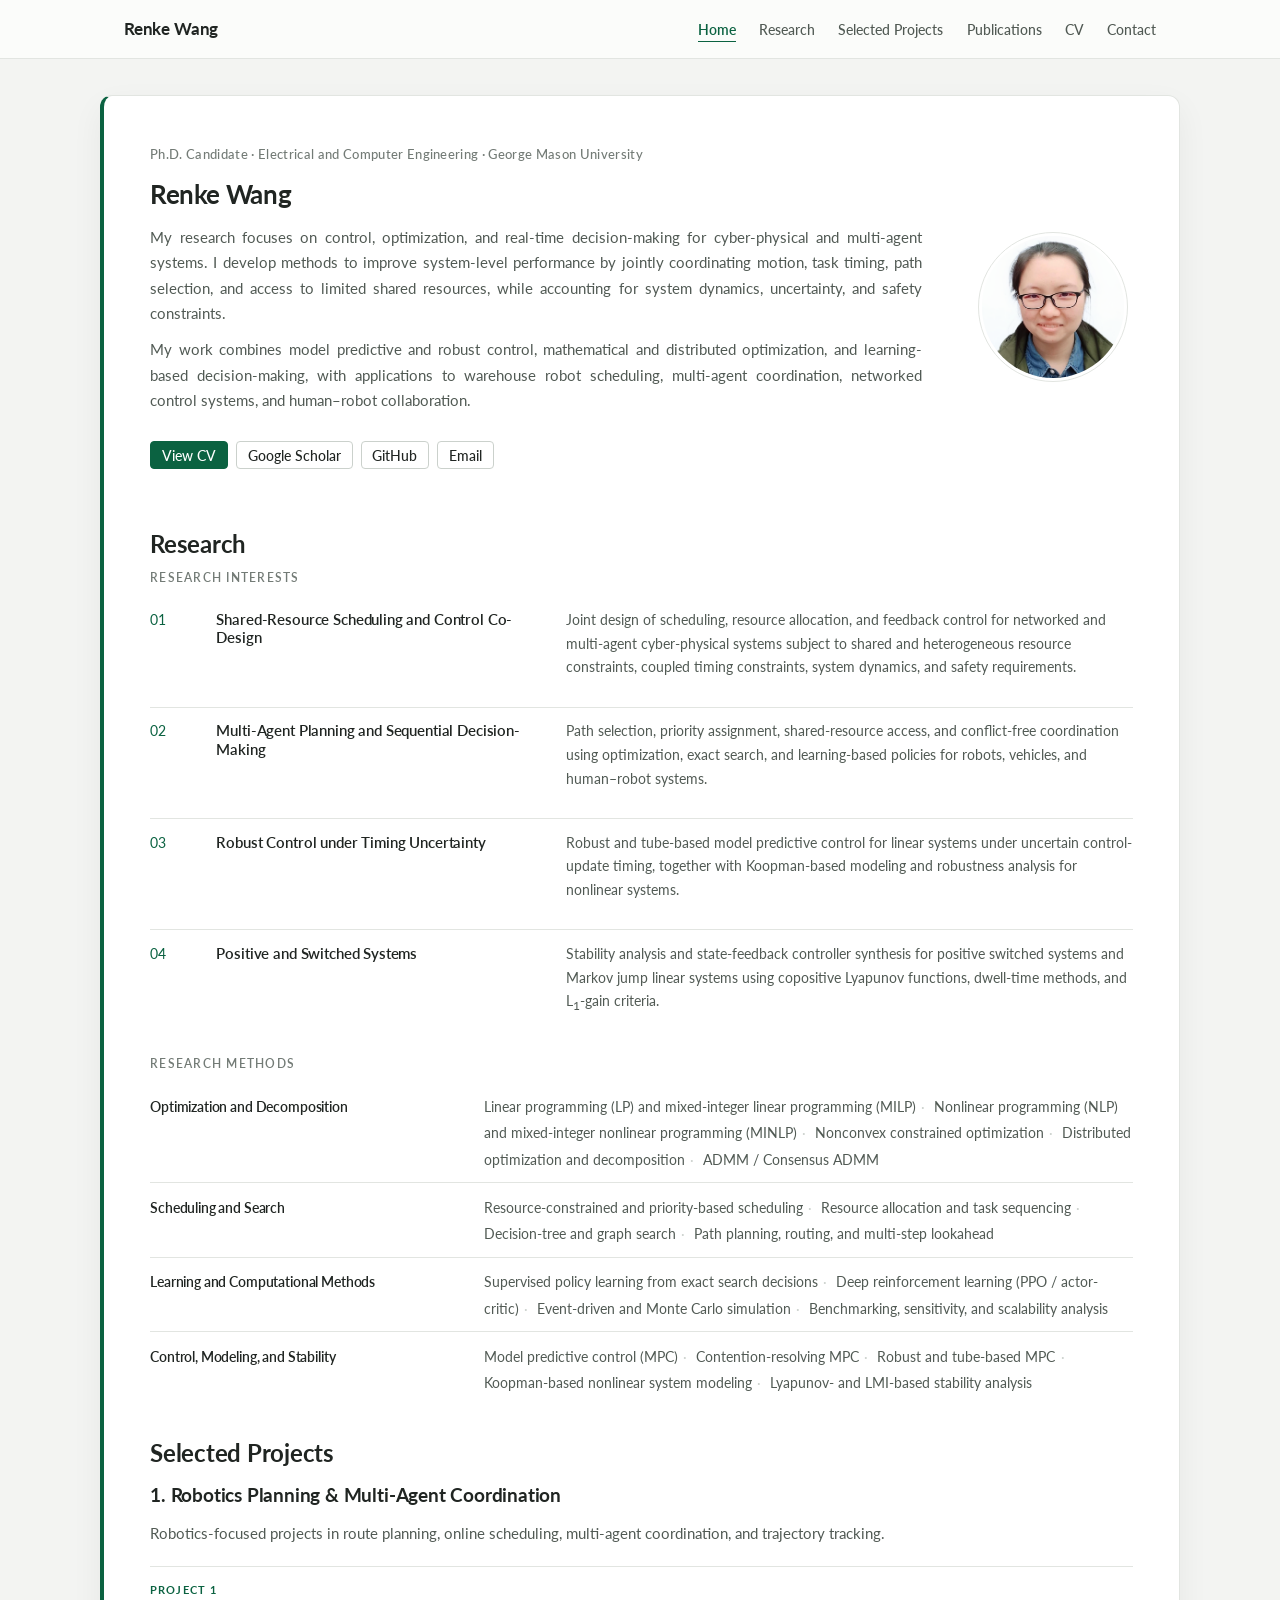
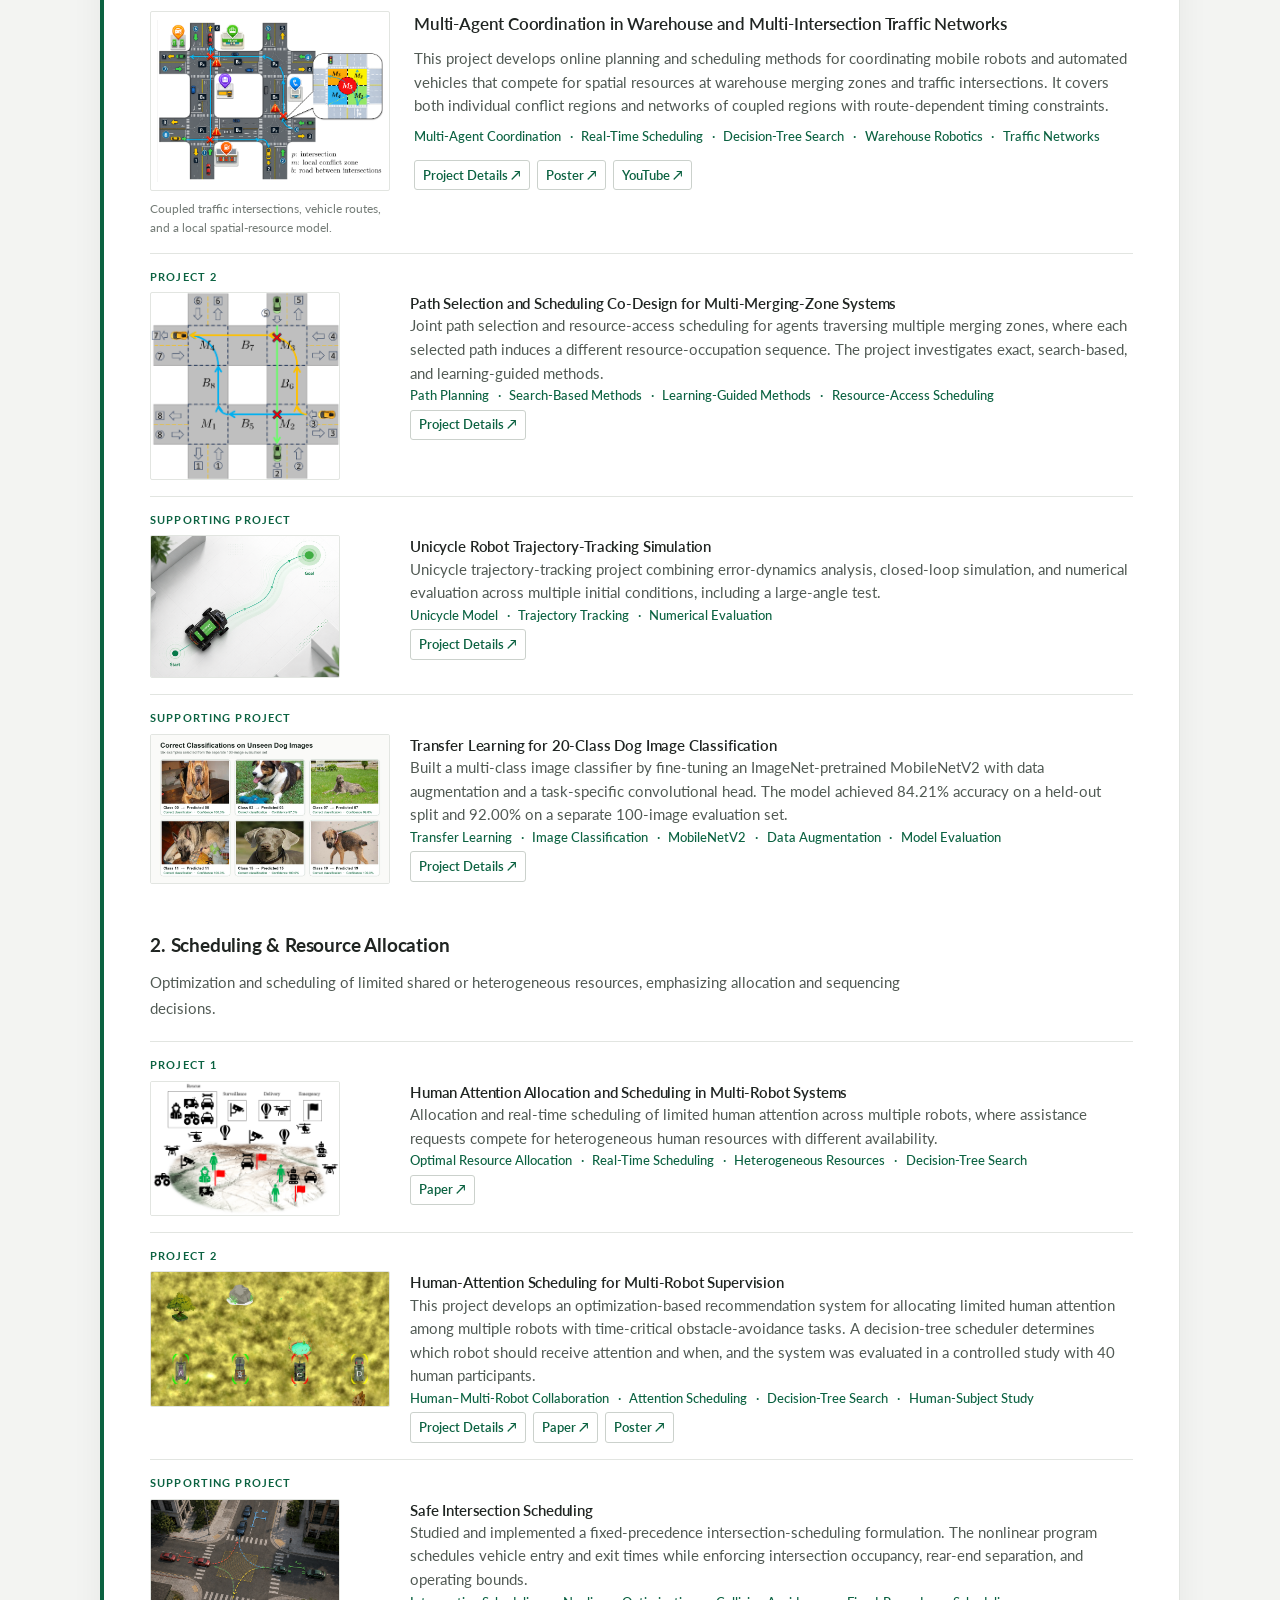
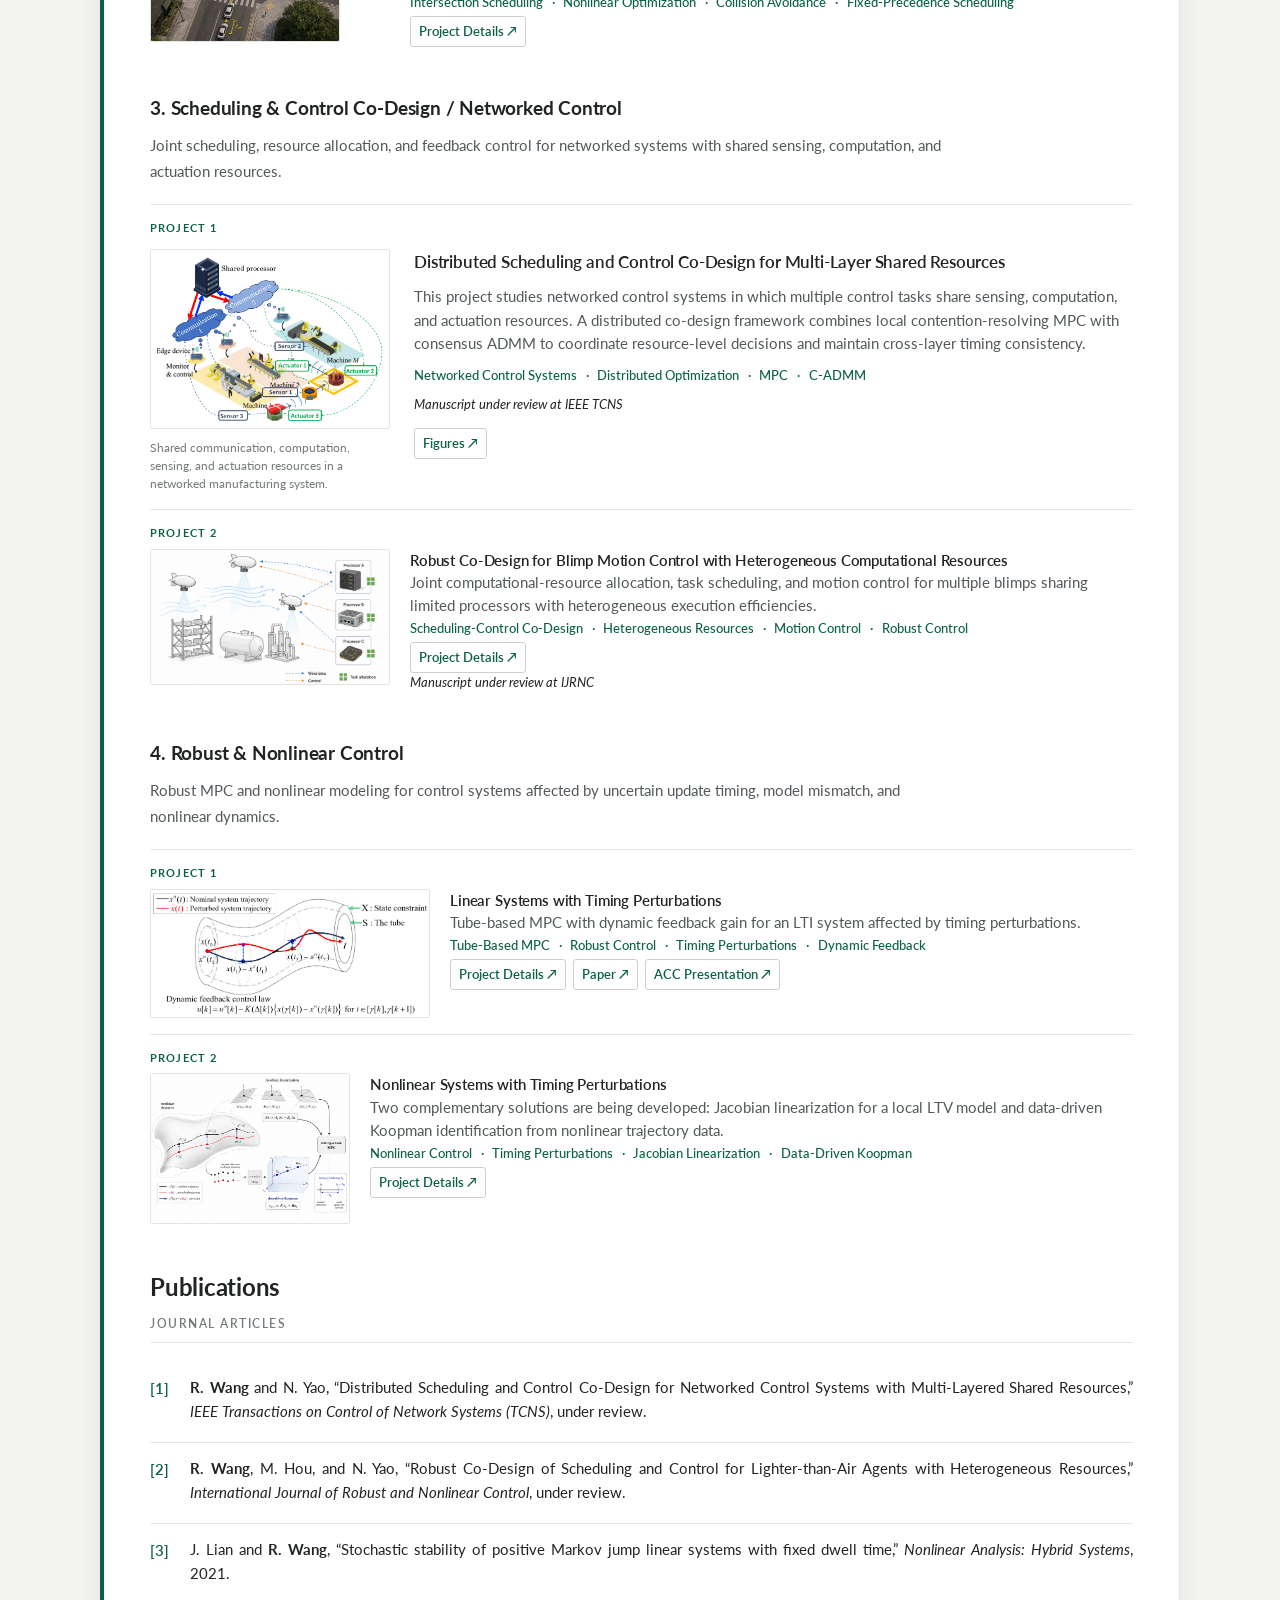
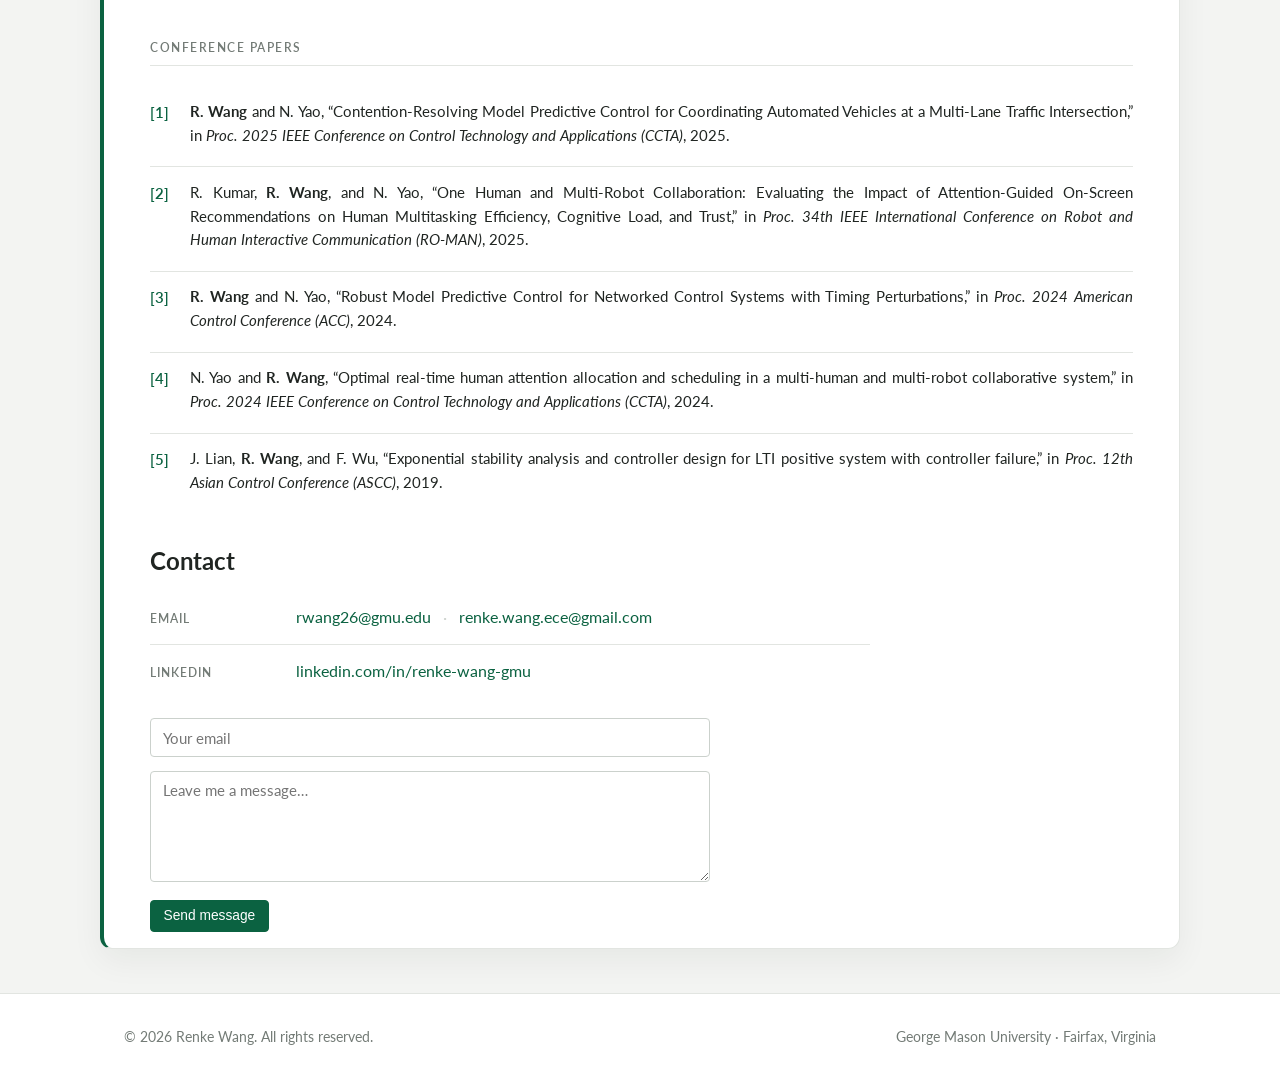
==== commit 2e989731: "Label learning project as supporting project" ====
--- a/index.html
+++ b/index.html
@@ -310,7 +310,7 @@
               </div>
             </li>
             <li id="learning-from-data-project" class="subproject-illustrated numbered-subproject supporting-project">
-              <p class="project-number-label">Course Project &middot; ECE 527</p>
+              <p class="project-number-label">Supporting Project</p>
               <div class="subproject-layout subproject-layout--standard-media">
                 <figure class="subproject-media">
                   <img
--- a/styles.css
+++ b/styles.css
@@ -2111,51 +2111,7 @@
   font-size: 0.86rem;
   line-height: 1.55;
 }
-.learning-model-disclosure {
-  border: 1px solid var(--color-border);
-  background: #ffffff;
-}
-.learning-model-disclosure summary {
-  display: flex;
-  align-items: center;
-  justify-content: space-between;
-  gap: 1rem;
-  padding: 1rem 1.15rem;
-  cursor: pointer;
-  list-style: none;
-}
-.learning-model-disclosure summary::-webkit-details-marker { display: none; }
-.learning-model-disclosure summary:hover { background: #f7faf8; }
-.learning-model-disclosure summary:focus-visible {
-  outline: 2px solid var(--color-accent);
-  outline-offset: 3px;
-}
-.learning-model-summary-copy strong {
-  display: block;
-  color: var(--color-text);
-  font-size: 0.92rem;
-}
-.learning-model-summary-copy > span {
-  display: block;
-  margin-top: 0.2rem;
-  color: var(--color-text-soft);
-  font-size: 0.82rem;
-  line-height: 1.45;
-}
-.learning-model-toggle {
-  flex: 0 0 auto;
-  color: var(--color-accent);
-  font-size: 0.82rem;
-  font-weight: 700;
-  white-space: nowrap;
-}
-.learning-model-toggle::before { content: "View details +"; }
-.learning-model-disclosure[open] .learning-model-toggle::before { content: "Hide details \2212"; }
-.learning-model-content {
-  padding: 0 1.15rem 1.15rem;
-  border-top: 1px solid var(--color-border);
-}
-.learning-model-content .hri-model-list { margin-bottom: 1rem; }
+.learning-model-figure { margin-top: 1.25rem; }
 .learning-classification-figure { margin-top: 1.25rem; }
 .learning-results-grid {
   grid-template-columns: repeat(2, minmax(0, 1fr));
@@ -2382,10 +2338,6 @@
   .hri-model-list > div {
     grid-template-columns: 1fr;
     gap: 0.25rem;
-  }
-  .learning-model-disclosure summary {
-    align-items: flex-start;
-    flex-direction: column;
   }
   .learning-results-grid { grid-template-columns: 1fr; }
   .hri-constraints > div,
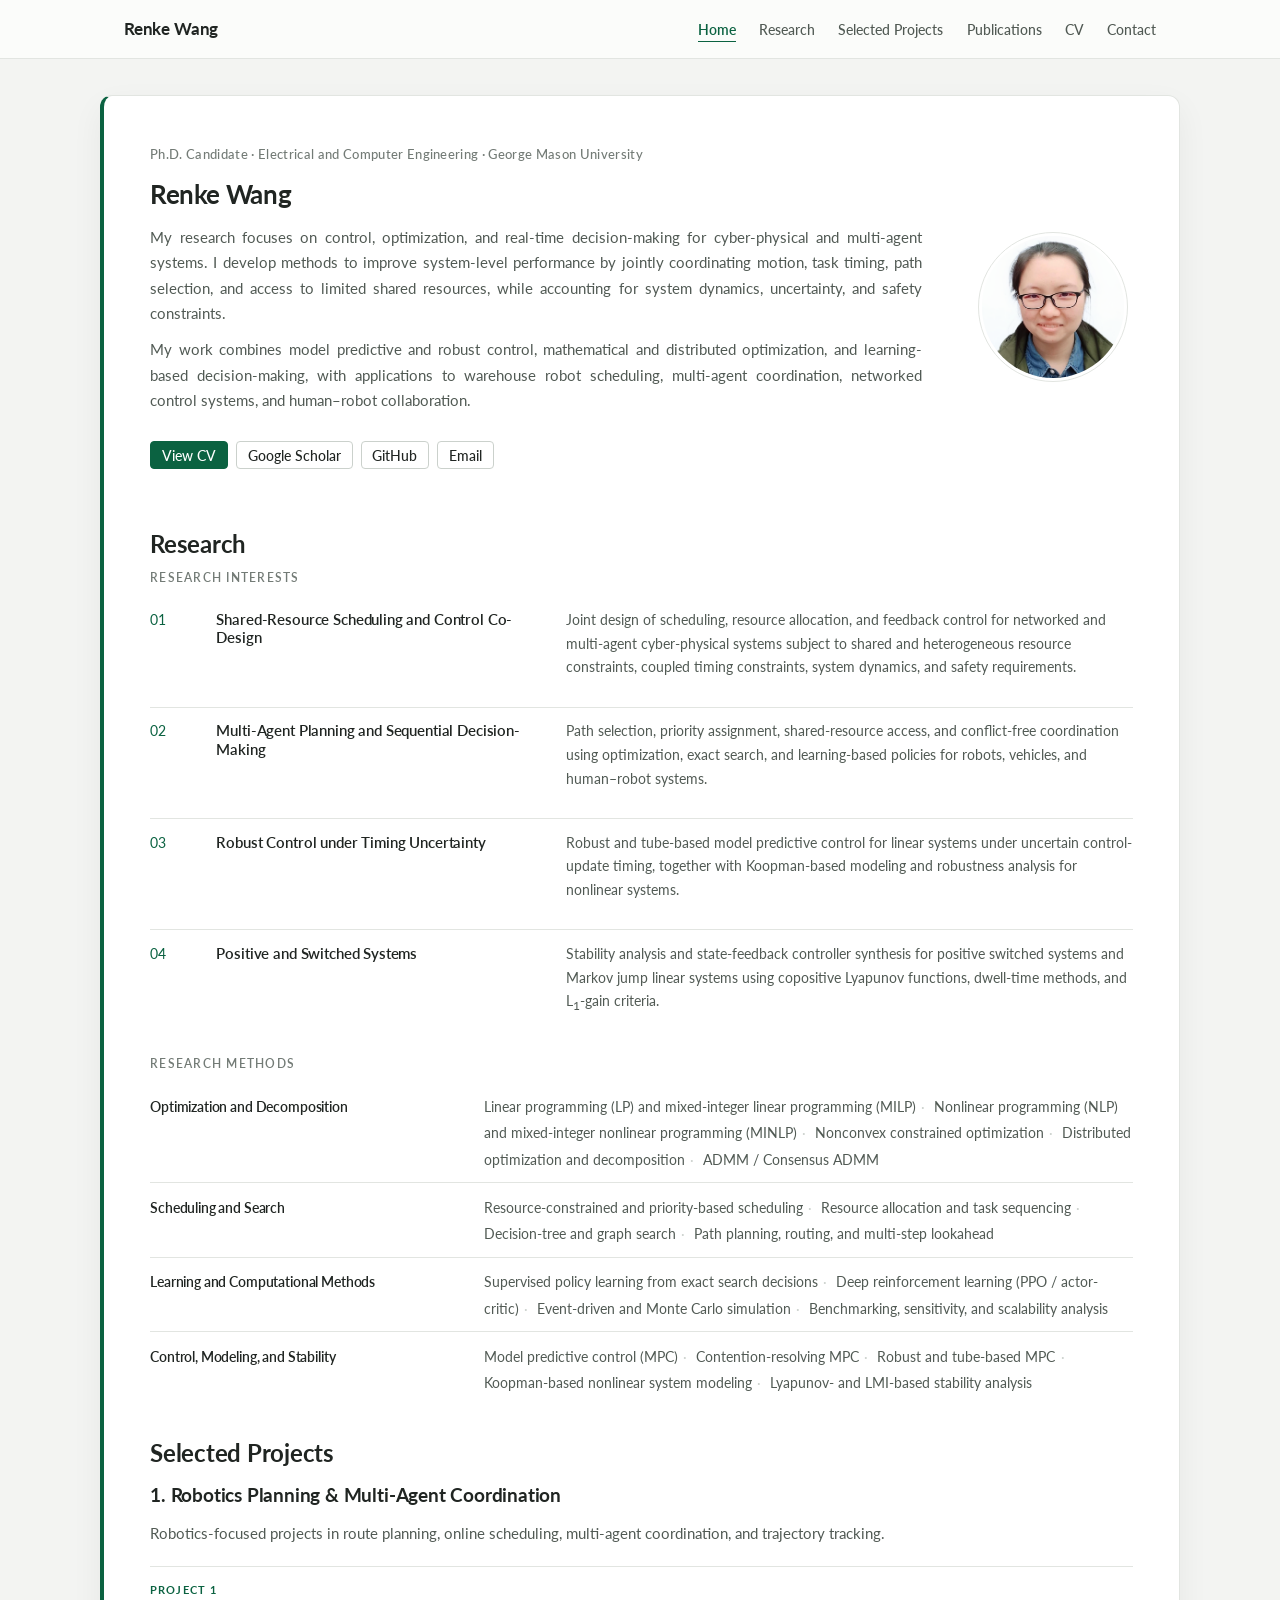
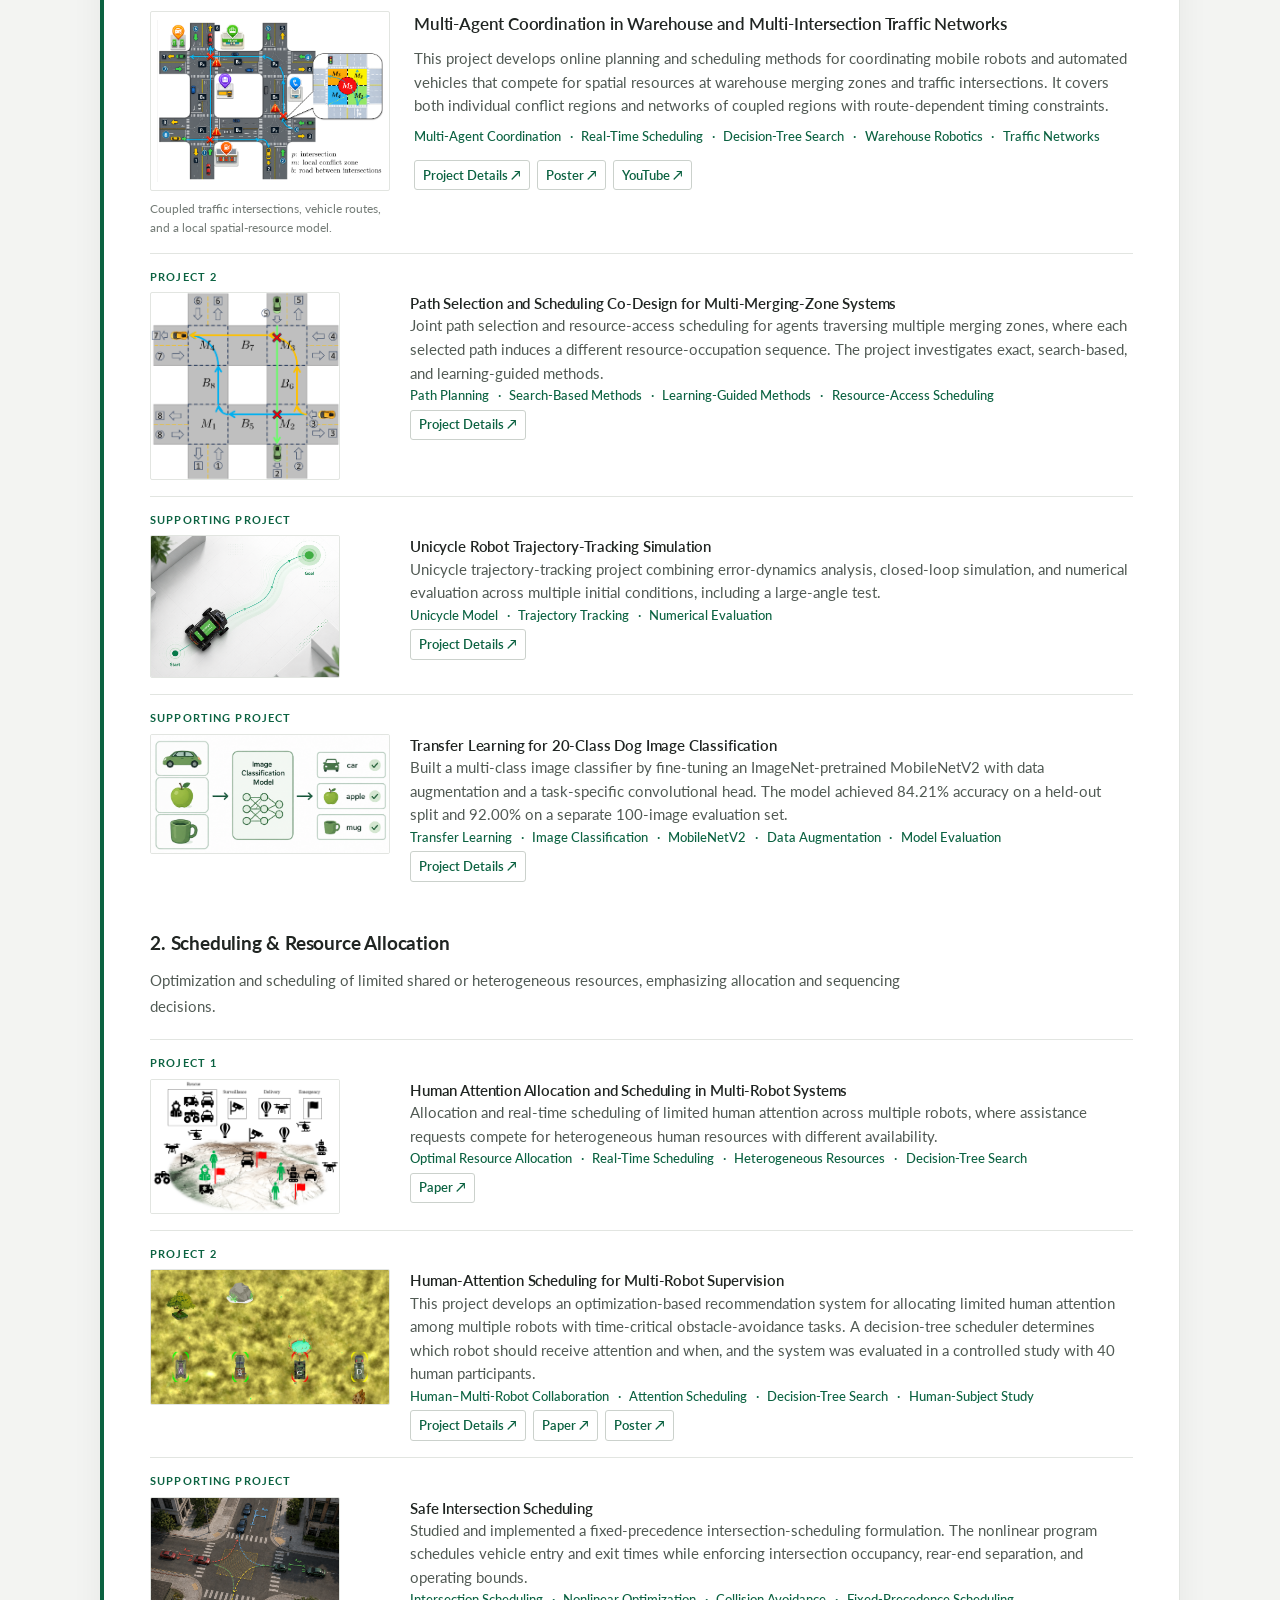
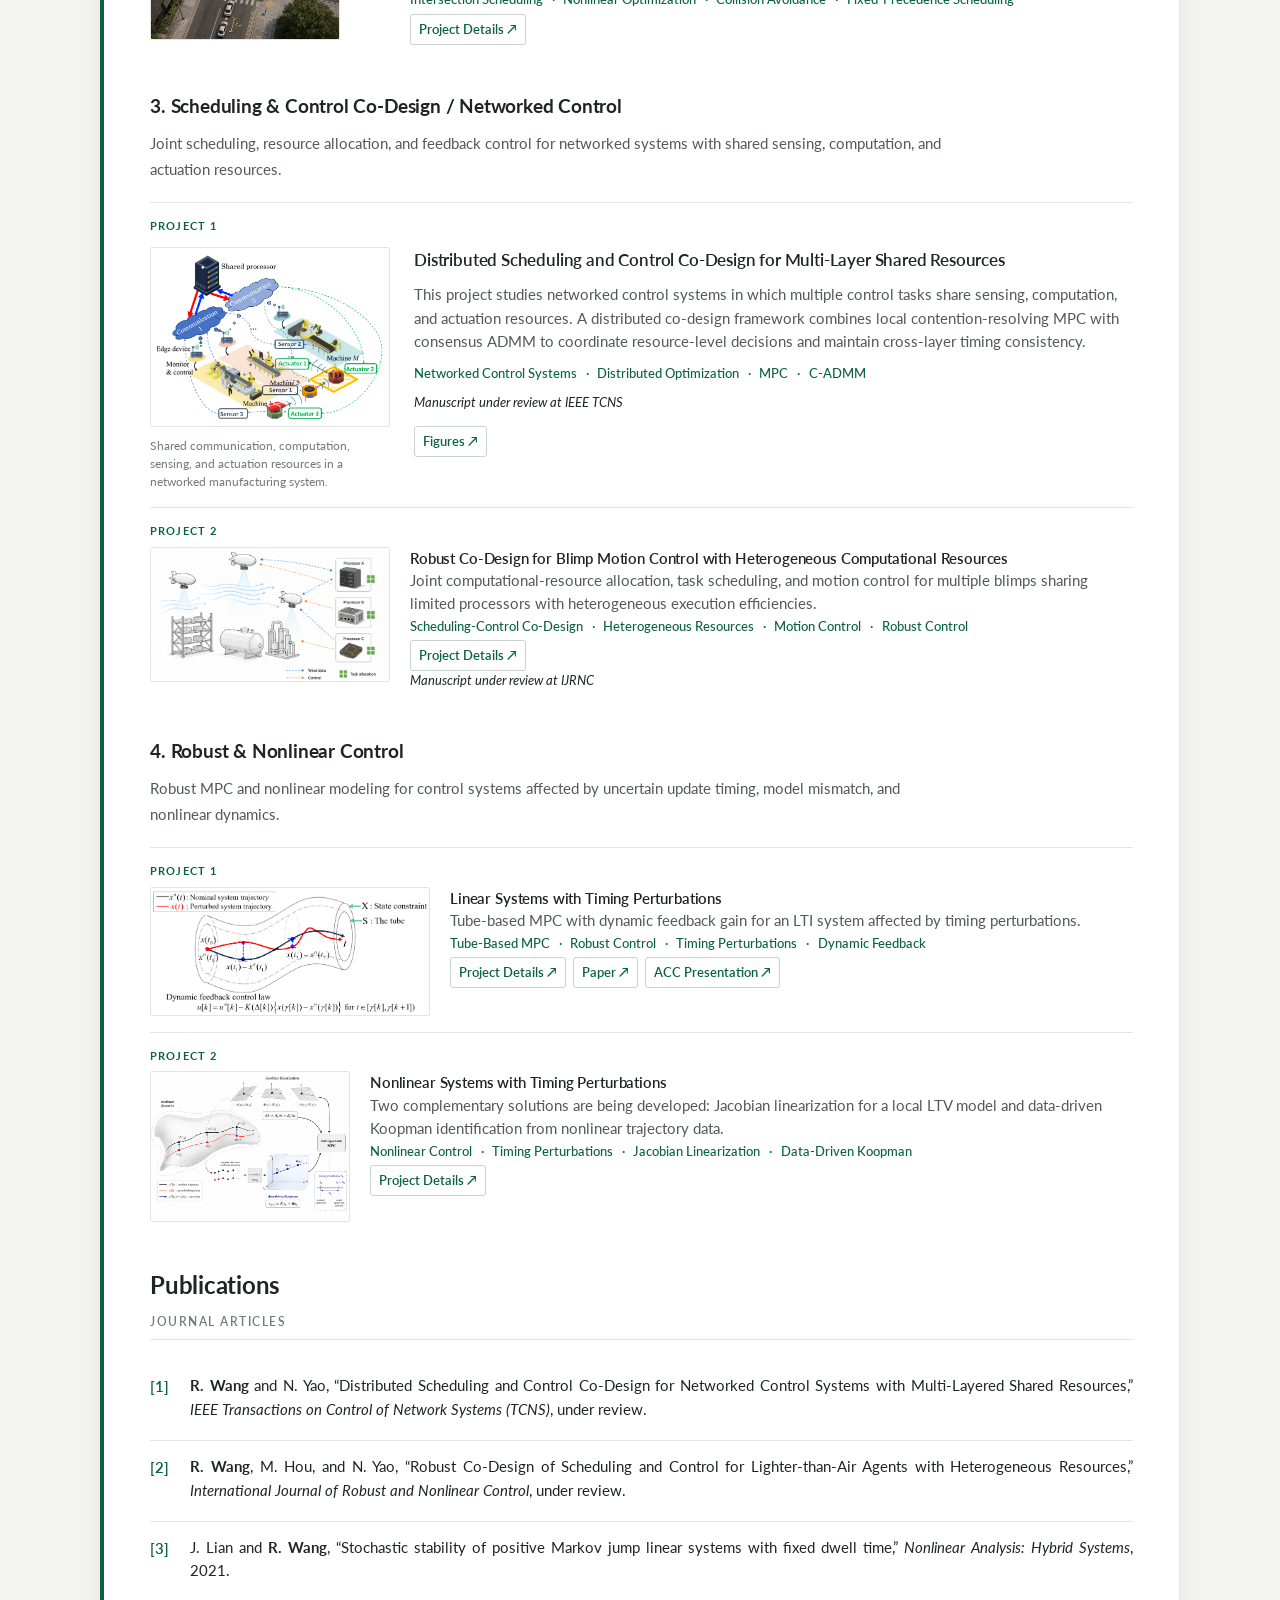
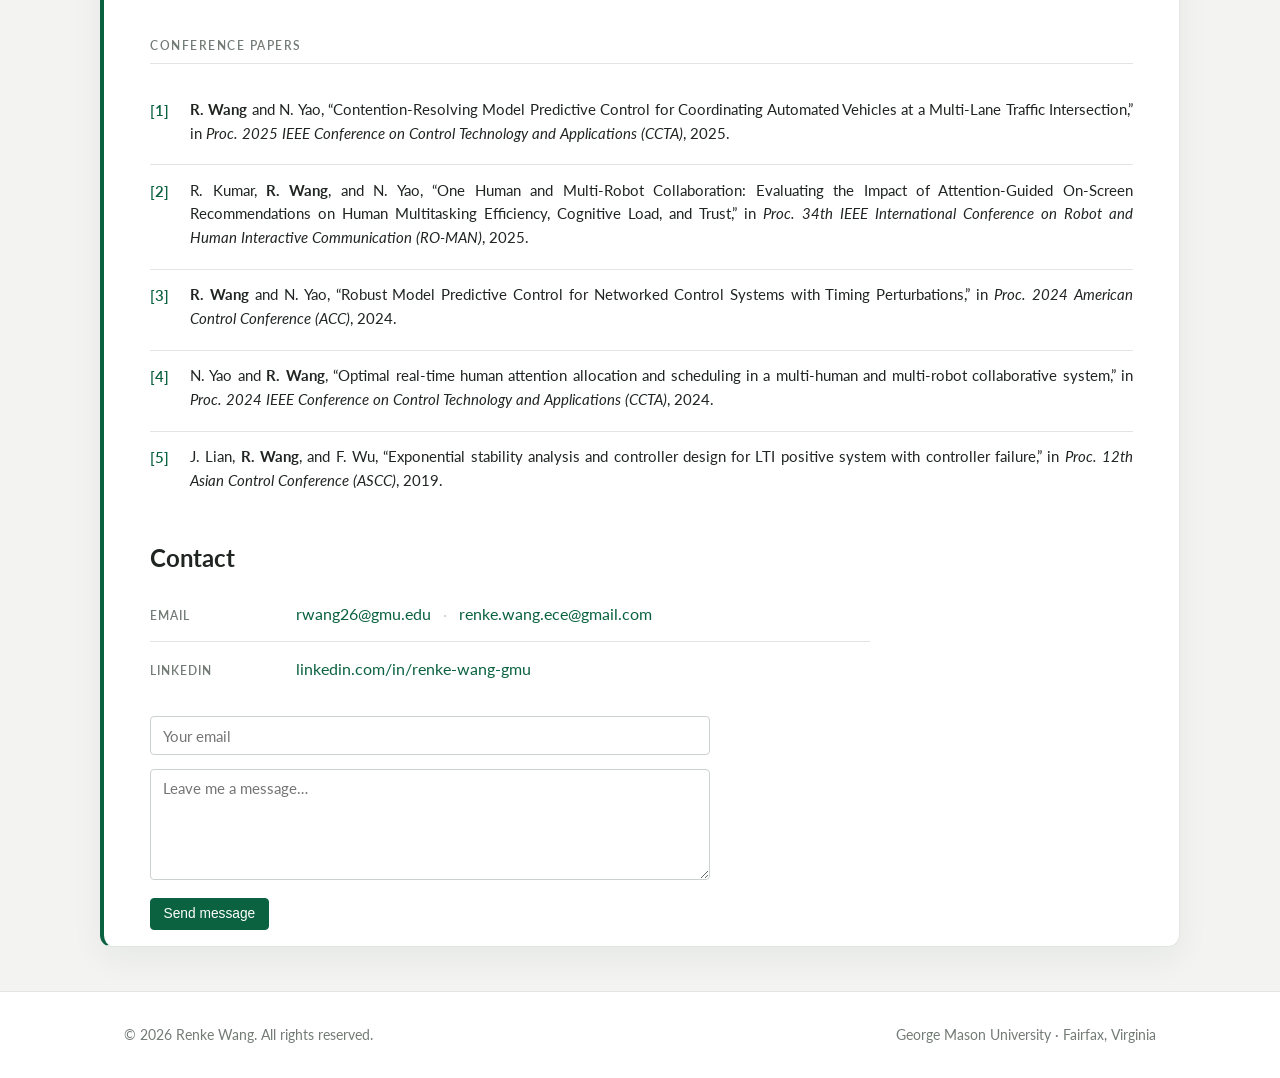
==== commit 593f6027: "Use classification concept image on homepage" ====
--- a/index.html
+++ b/index.html
@@ -314,8 +314,8 @@
               <div class="subproject-layout subproject-layout--standard-media">
                 <figure class="subproject-media">
                   <img
-                    src="assets/projects/learning-from-data/transfer-classification-examples.jpg"
-                    alt="Examples of unseen dog images correctly classified by the transfer-learning model"
+                    src="assets/projects/learning-from-data/classification-concept.png"
+                    alt="Concept diagram of an image classification model mapping object images to predicted labels"
                     loading="lazy"
                     decoding="async"
                   >
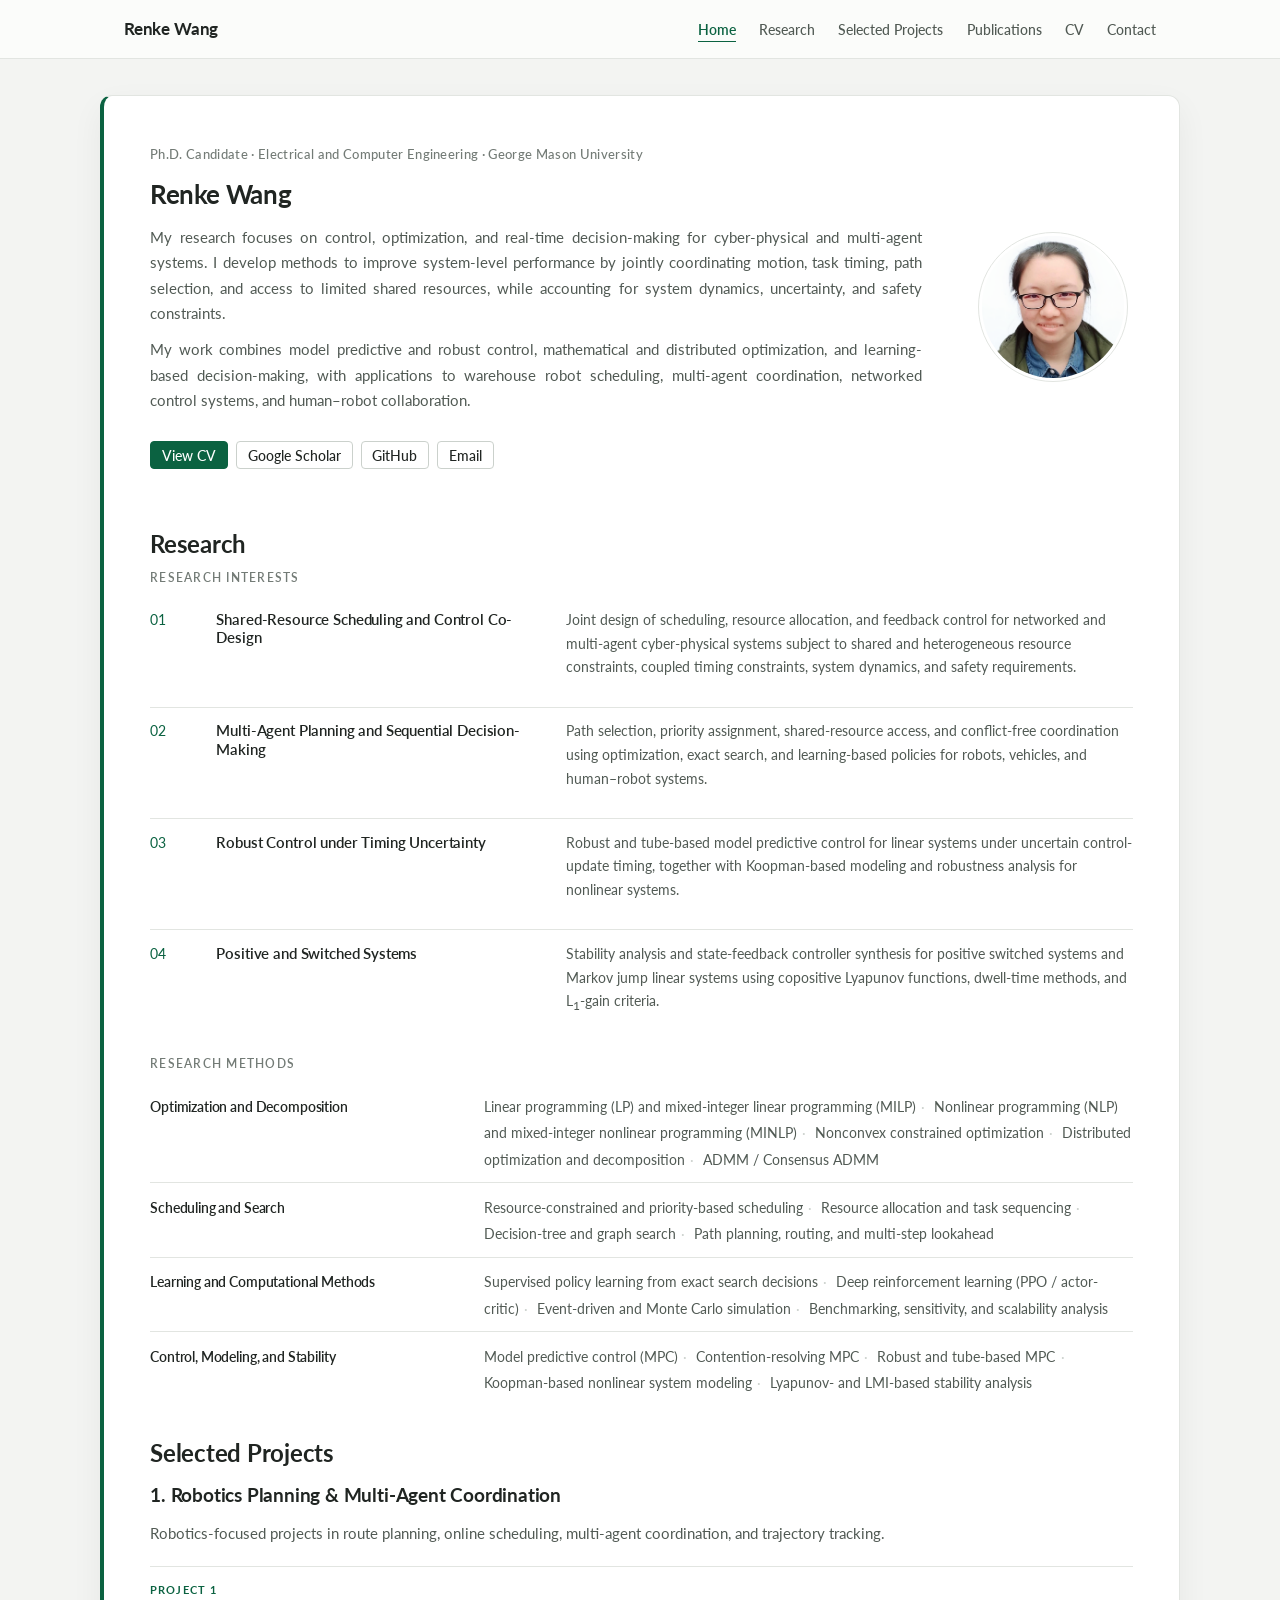
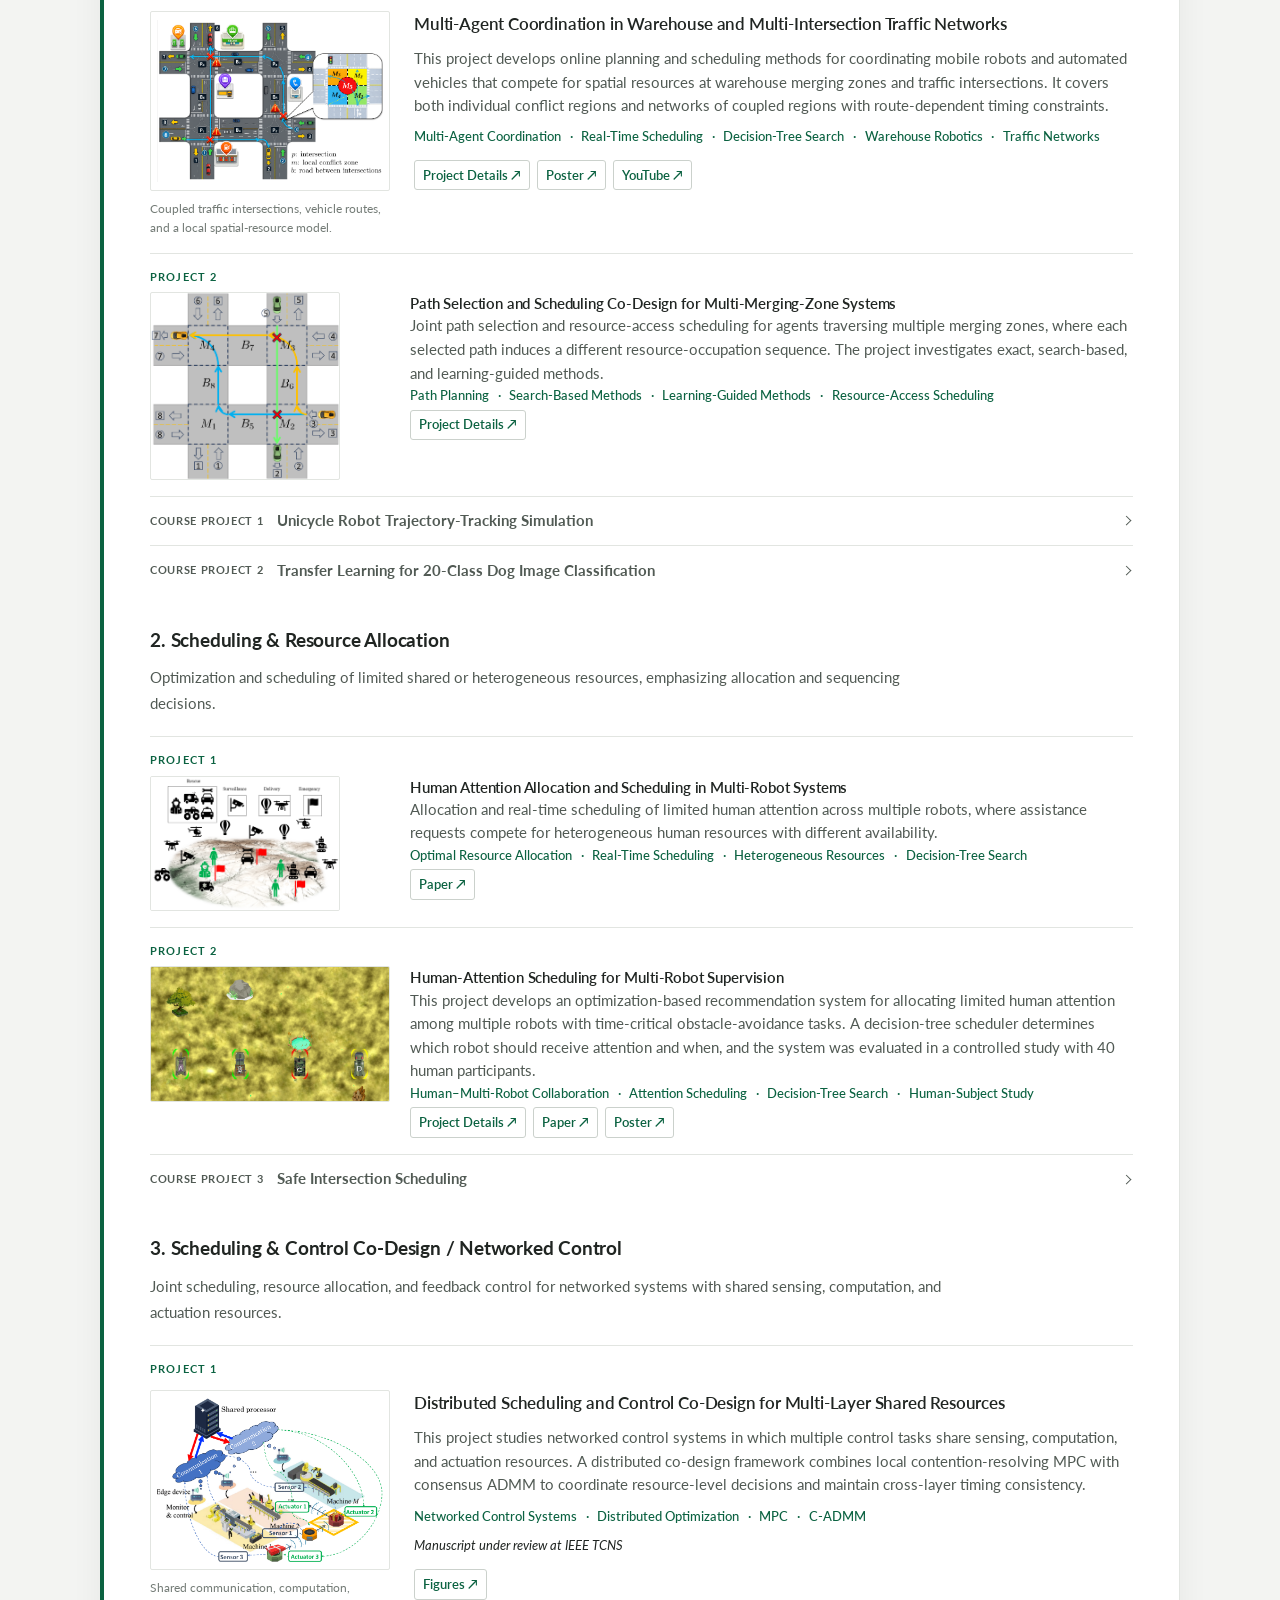
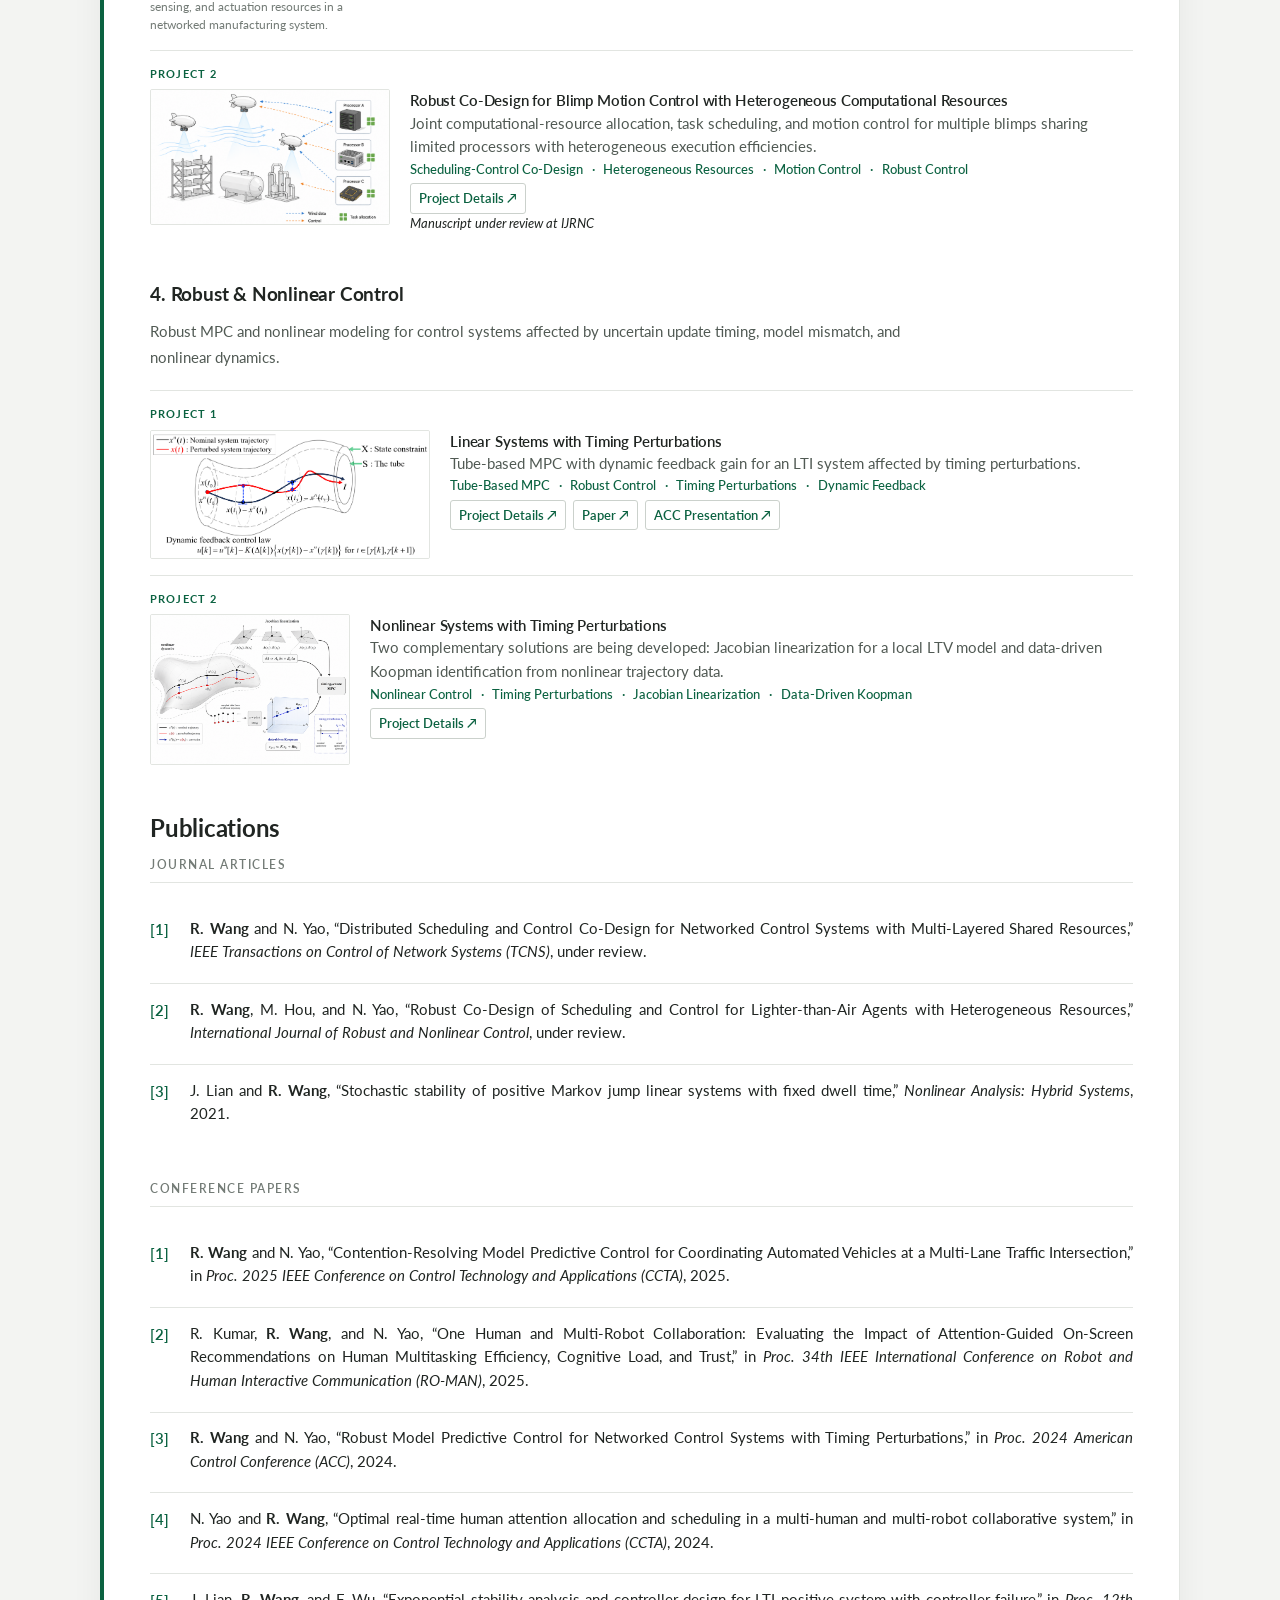
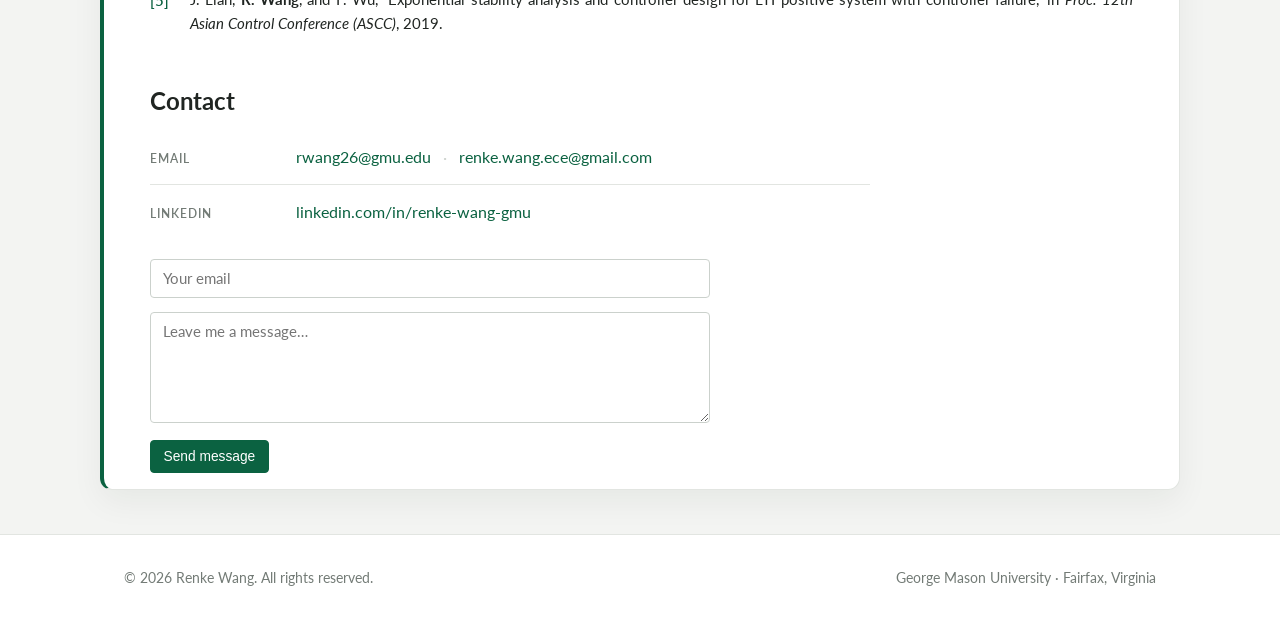
==== commit 164c03eb: "Collapse homepage course projects into expandable rows" ====
--- a/index.html
+++ b/index.html
@@ -18,7 +18,7 @@
     rel="stylesheet"
   />
 
-  <link rel="stylesheet" href="styles.css?v=20260825-33" />
+  <link rel="stylesheet" href="styles.css?v=20261031-1" />
 </head>
 <body class="home-page">
   <!-- ============================================================
@@ -282,65 +282,77 @@
                 </div>
               </div>
             </li>
-            <li class="subproject-illustrated numbered-subproject supporting-project" id="ece699-unicycle-project">
-              <p class="project-number-label">Supporting Project</p>
-              <div class="subproject-layout">
-                <figure class="subproject-media">
-                  <img
-                    src="assets/projects/ece699-unicycle/robotic_1.png"
-                    alt="Mobile robot following a curved path from its starting pose to the goal"
-                  >
-                </figure>
-                <div class="subproject-copy">
-                  <h4>Unicycle Robot Trajectory-Tracking Simulation</h4>
-                  <p>
-                    Unicycle trajectory-tracking project combining error-dynamics
-                    analysis, closed-loop simulation, and numerical evaluation
-                    across multiple initial conditions, including a large-angle test.
-                  </p>
-                  <p class="project-keywords">
-                    Unicycle Model <span aria-hidden="true">&middot;</span>
-                    Trajectory Tracking <span aria-hidden="true">&middot;</span>
-                    Numerical Evaluation
-                  </p>
-                  <p class="project-links">
-                    <a href="ece699-unicycle-details.html" target="_blank" rel="noopener">Project Details <span aria-hidden="true">&nearr;</span></a>
-                  </p>
-                </div>
-              </div>
-            </li>
-            <li id="learning-from-data-project" class="subproject-illustrated numbered-subproject supporting-project">
-              <p class="project-number-label">Supporting Project</p>
-              <div class="subproject-layout subproject-layout--standard-media">
-                <figure class="subproject-media">
-                  <img
-                    src="assets/projects/learning-from-data/classification-concept.png"
-                    alt="Concept diagram of an image classification model mapping object images to predicted labels"
-                    loading="lazy"
-                    decoding="async"
-                  >
-                </figure>
-                <div class="subproject-copy">
-                  <h4>Transfer Learning for 20-Class Dog Image Classification</h4>
-                  <p>
-                    Built a multi-class image classifier by fine-tuning an
-                    ImageNet-pretrained MobileNetV2 with data augmentation and a
-                    task-specific convolutional head. The model achieved 84.21%
-                    accuracy on a held-out split and 92.00% on a separate
-                    100-image evaluation set.
-                  </p>
-                  <p class="project-keywords">
-                    Transfer Learning <span aria-hidden="true">&middot;</span>
-                    Image Classification <span aria-hidden="true">&middot;</span>
-                    MobileNetV2 <span aria-hidden="true">&middot;</span>
-                    Data Augmentation <span aria-hidden="true">&middot;</span>
-                    Model Evaluation
-                  </p>
-                  <p class="project-links">
-                    <a href="learning-from-data-details.html" target="_blank" rel="noopener">Project Details <span aria-hidden="true">&nearr;</span></a>
-                  </p>
-                </div>
-              </div>
+            <li class="subproject-illustrated numbered-subproject course-project" id="ece699-unicycle-project">
+              <details class="course-project-details">
+                <summary class="course-project-summary">
+                  <span class="course-project-label">Course Project 1</span>
+                  <span class="course-project-title">Unicycle Robot Trajectory-Tracking Simulation</span>
+                  <span class="course-project-chevron" aria-hidden="true"></span>
+                </summary>
+                <div class="subproject-layout">
+                  <figure class="subproject-media">
+                    <img
+                      src="assets/projects/ece699-unicycle/robotic_1.png"
+                      alt="Mobile robot following a curved path from its starting pose to the goal"
+                    >
+                  </figure>
+                  <div class="subproject-copy">
+                    <h4>Unicycle Robot Trajectory-Tracking Simulation</h4>
+                    <p>
+                      Unicycle trajectory-tracking project combining error-dynamics
+                      analysis, closed-loop simulation, and numerical evaluation
+                      across multiple initial conditions, including a large-angle test.
+                    </p>
+                    <p class="project-keywords">
+                      Unicycle Model <span aria-hidden="true">&middot;</span>
+                      Trajectory Tracking <span aria-hidden="true">&middot;</span>
+                      Numerical Evaluation
+                    </p>
+                    <p class="project-links">
+                      <a href="ece699-unicycle-details.html" target="_blank" rel="noopener">Project Details <span aria-hidden="true">&nearr;</span></a>
+                    </p>
+                  </div>
+                </div>
+              </details>
+            </li>
+            <li id="learning-from-data-project" class="subproject-illustrated numbered-subproject course-project">
+              <details class="course-project-details">
+                <summary class="course-project-summary">
+                  <span class="course-project-label">Course Project 2</span>
+                  <span class="course-project-title">Transfer Learning for 20-Class Dog Image Classification</span>
+                  <span class="course-project-chevron" aria-hidden="true"></span>
+                </summary>
+                <div class="subproject-layout subproject-layout--standard-media">
+                  <figure class="subproject-media">
+                    <img
+                      src="assets/projects/learning-from-data/classification-concept.png"
+                      alt="Concept diagram of an image classification model mapping object images to predicted labels"
+                      loading="lazy"
+                      decoding="async"
+                    >
+                  </figure>
+                  <div class="subproject-copy">
+                    <h4>Transfer Learning for 20-Class Dog Image Classification</h4>
+                    <p>
+                      Built a multi-class image classifier by fine-tuning an
+                      ImageNet-pretrained MobileNetV2 with data augmentation and a
+                      task-specific convolutional head. The model achieved 84.21%
+                      accuracy on a held-out split and 92.00% on a separate
+                      100-image evaluation set.
+                    </p>
+                    <p class="project-keywords">
+                      Transfer Learning <span aria-hidden="true">&middot;</span>
+                      Image Classification <span aria-hidden="true">&middot;</span>
+                      MobileNetV2 <span aria-hidden="true">&middot;</span>
+                      Data Augmentation <span aria-hidden="true">&middot;</span>
+                      Model Evaluation
+                    </p>
+                    <p class="project-links">
+                      <a href="learning-from-data-details.html" target="_blank" rel="noopener">Project Details <span aria-hidden="true">&nearr;</span></a>
+                    </p>
+                  </div>
+                </div>
+              </details>
             </li>
           </ul>
         </div>
@@ -414,34 +426,40 @@
                 </div>
               </div>
             </li>
-            <li class="subproject-illustrated numbered-subproject supporting-project" id="ece623-intersection-project">
-              <p class="project-number-label">Supporting Project</p>
-              <div class="subproject-layout">
-                <figure class="subproject-media">
-                  <img
-                    src="assets/projects/ece623-intersection/intersection_scenario.png"
-                    alt="Intersection coordination scenario with safe-distance and conflict-region constraints"
-                  >
-                </figure>
-                <div class="subproject-copy">
-                  <h4>Safe Intersection Scheduling</h4>
-                  <p>
-                    Studied and implemented a fixed-precedence intersection-scheduling
-                    formulation. The nonlinear program schedules vehicle entry and exit
-                    times while enforcing intersection occupancy, rear-end separation,
-                    and operating bounds.
-                  </p>
-                  <p class="project-keywords">
-                    Intersection Scheduling <span aria-hidden="true">&middot;</span>
-                    Nonlinear Optimization <span aria-hidden="true">&middot;</span>
-                    Collision Avoidance <span aria-hidden="true">&middot;</span>
-                    Fixed-Precedence Scheduling
-                  </p>
-                  <p class="project-links">
-                    <a href="ece623-intersection-scheduling-details.html" target="_blank" rel="noopener">Project Details <span aria-hidden="true">&nearr;</span></a>
-                  </p>
-                </div>
-              </div>
+            <li class="subproject-illustrated numbered-subproject course-project" id="ece623-intersection-project">
+              <details class="course-project-details">
+                <summary class="course-project-summary">
+                  <span class="course-project-label">Course Project 3</span>
+                  <span class="course-project-title">Safe Intersection Scheduling</span>
+                  <span class="course-project-chevron" aria-hidden="true"></span>
+                </summary>
+                <div class="subproject-layout">
+                  <figure class="subproject-media">
+                    <img
+                      src="assets/projects/ece623-intersection/intersection_scenario.png"
+                      alt="Intersection coordination scenario with safe-distance and conflict-region constraints"
+                    >
+                  </figure>
+                  <div class="subproject-copy">
+                    <h4>Safe Intersection Scheduling</h4>
+                    <p>
+                      Studied and implemented a fixed-precedence intersection-scheduling
+                      formulation. The nonlinear program schedules vehicle entry and exit
+                      times while enforcing intersection occupancy, rear-end separation,
+                      and operating bounds.
+                    </p>
+                    <p class="project-keywords">
+                      Intersection Scheduling <span aria-hidden="true">&middot;</span>
+                      Nonlinear Optimization <span aria-hidden="true">&middot;</span>
+                      Collision Avoidance <span aria-hidden="true">&middot;</span>
+                      Fixed-Precedence Scheduling
+                    </p>
+                    <p class="project-links">
+                      <a href="ece623-intersection-scheduling-details.html" target="_blank" rel="noopener">Project Details <span aria-hidden="true">&nearr;</span></a>
+                    </p>
+                  </div>
+                </div>
+              </details>
             </li>
           </ul>
         </div>
--- a/styles.css
+++ b/styles.css
@@ -3013,3 +3013,91 @@
   .section, .hero { padding: 1.5rem 0; }
   body { color: #000; background: #fff; }
 }
+
+/* ---------- Collapsible homepage course projects ---------- */
+.home-page .project-list li.course-project {
+  padding: 0;
+}
+
+.course-project-details {
+  min-width: 0;
+  width: 100%;
+}
+
+.course-project-summary {
+  display: grid;
+  grid-template-columns: auto minmax(0, 1fr) 0.65rem;
+  align-items: center;
+  gap: 0.85rem;
+  min-height: 48px;
+  padding: 0.85rem 0;
+  cursor: pointer;
+  list-style: none;
+  text-align: left;
+}
+
+.course-project-summary::-webkit-details-marker {
+  display: none;
+}
+
+.course-project-label {
+  color: var(--color-text-soft);
+  font-size: 0.66rem;
+  font-weight: 700;
+  letter-spacing: 0.06em;
+  line-height: 1.4;
+  text-transform: uppercase;
+  white-space: nowrap;
+}
+
+.course-project-title {
+  color: var(--color-text-soft);
+  font-size: 0.92rem;
+  font-weight: 700;
+  line-height: 1.45;
+}
+
+.course-project-chevron {
+  width: 0.45rem;
+  height: 0.45rem;
+  margin-right: 0.2rem;
+  border-right: 1.5px solid var(--color-text-soft);
+  border-bottom: 1.5px solid var(--color-text-soft);
+  transform: rotate(-45deg);
+}
+
+.course-project-details[open] > .course-project-summary .course-project-chevron {
+  transform: rotate(45deg);
+}
+
+.course-project-summary:hover .course-project-title,
+.course-project-details[open] > .course-project-summary .course-project-title {
+  color: var(--color-accent);
+}
+
+.course-project-summary:focus-visible {
+  outline: 2px solid var(--color-accent);
+  outline-offset: -2px;
+  border-radius: var(--radius);
+}
+
+.course-project-details > .subproject-layout {
+  padding: 0.25rem 0 1rem;
+}
+
+@media (max-width: 600px) {
+  .course-project-summary {
+    grid-template-columns: minmax(0, 1fr) 0.65rem;
+    gap: 0.25rem 0.75rem;
+  }
+
+  .course-project-label,
+  .course-project-title {
+    grid-column: 1;
+  }
+
+  .course-project-chevron {
+    grid-column: 2;
+    grid-row: 1 / 3;
+  }
+}
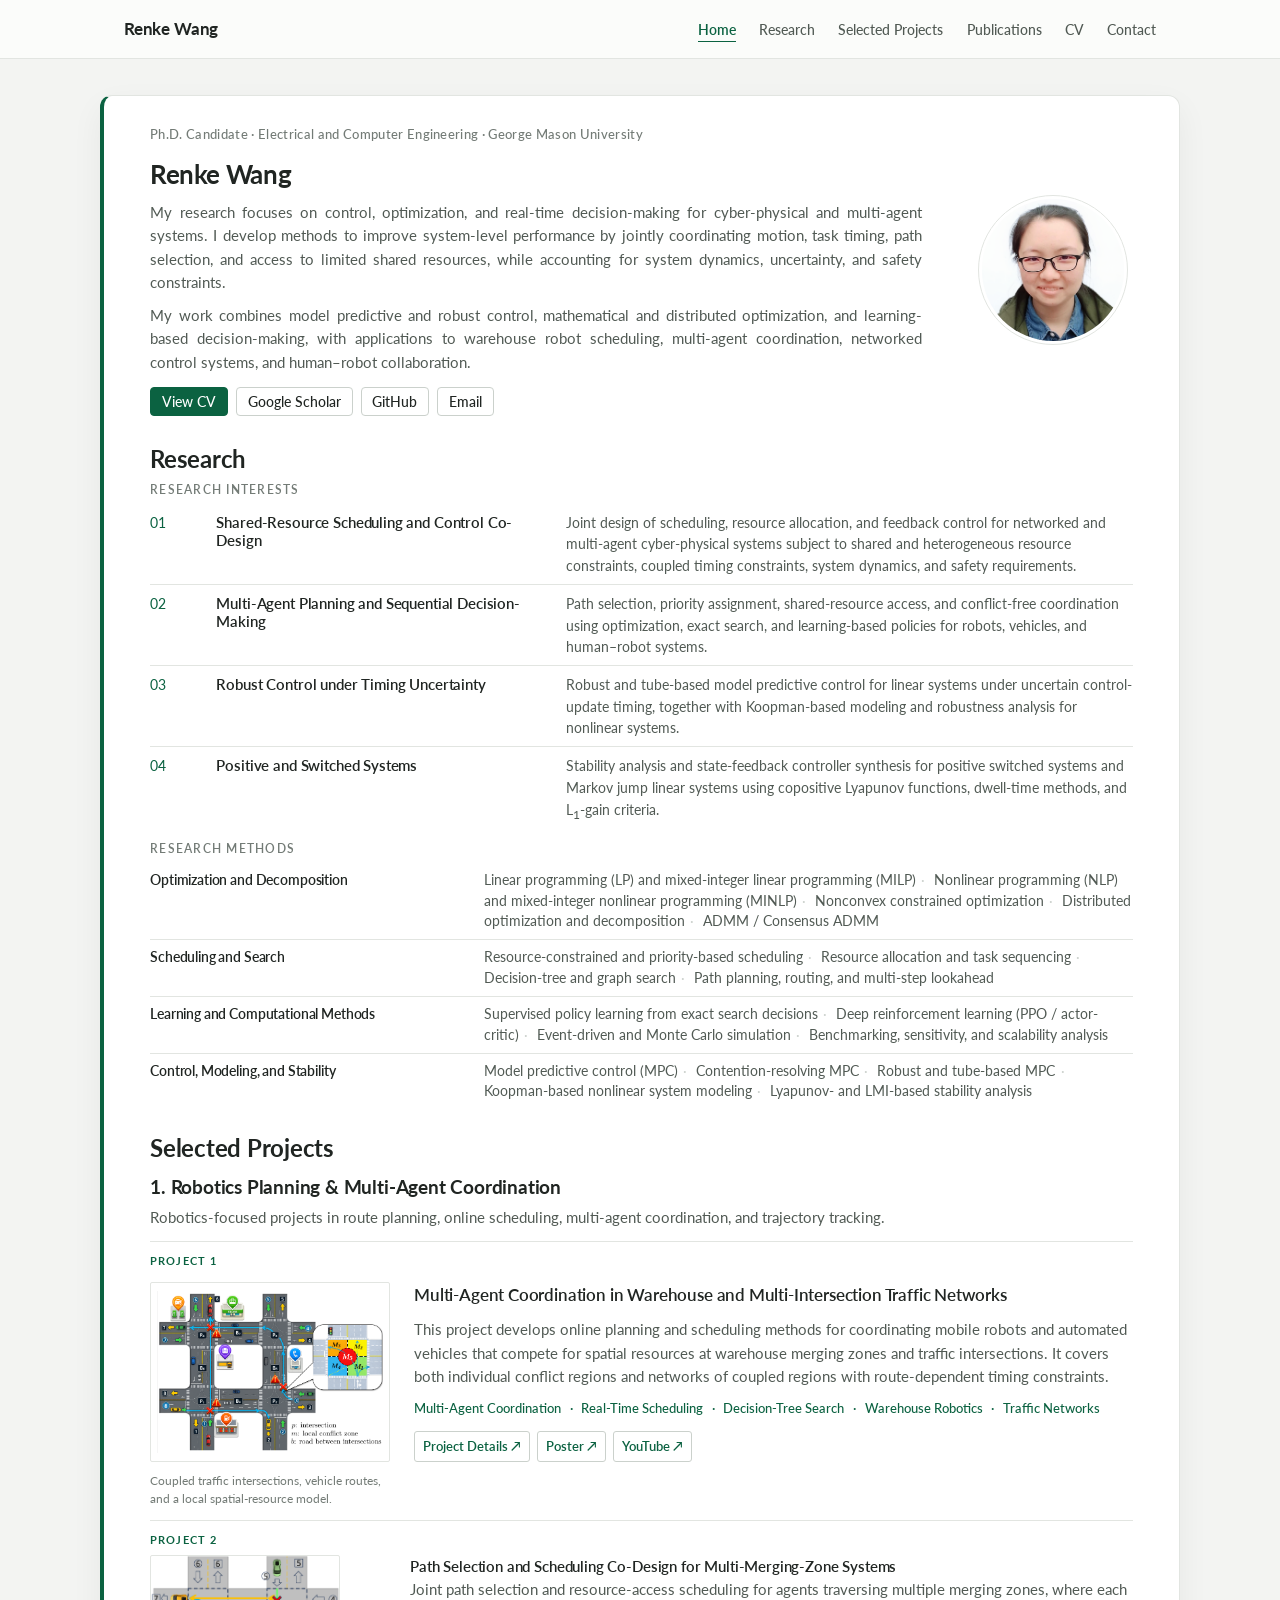
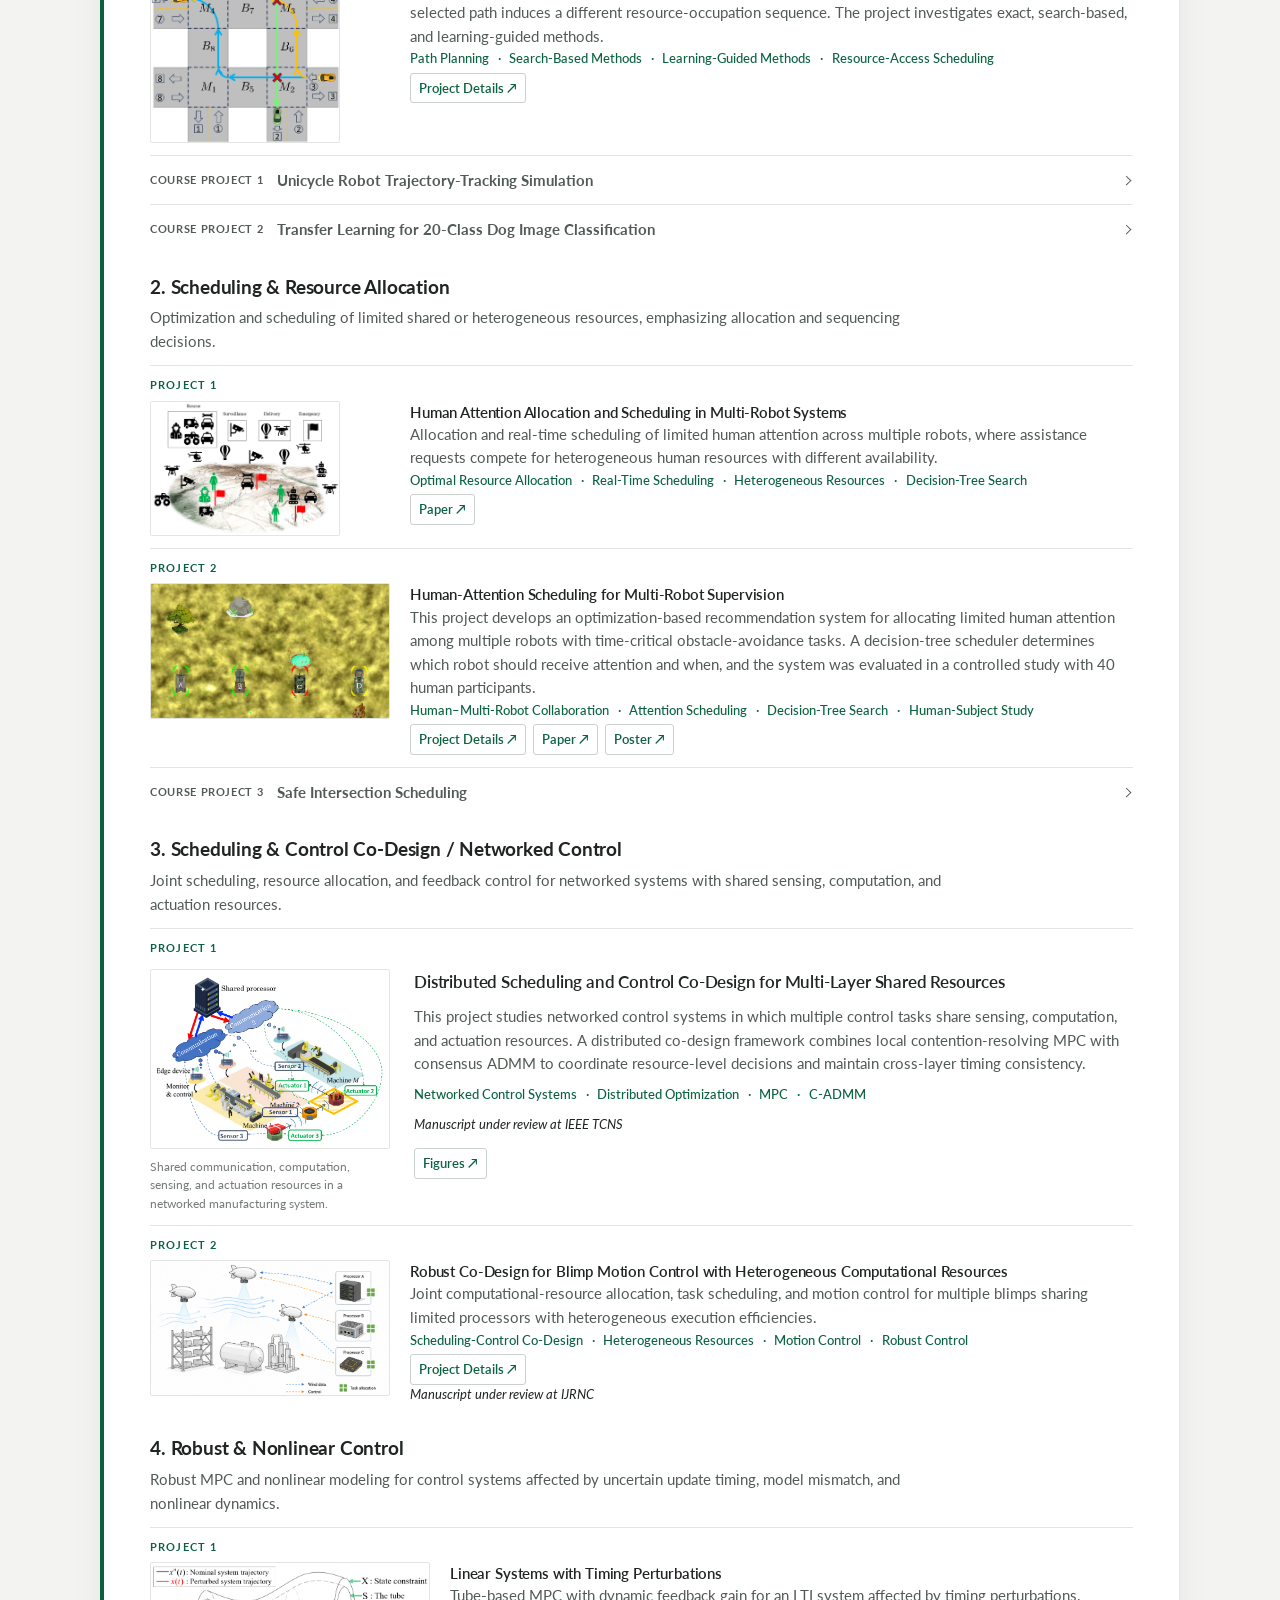
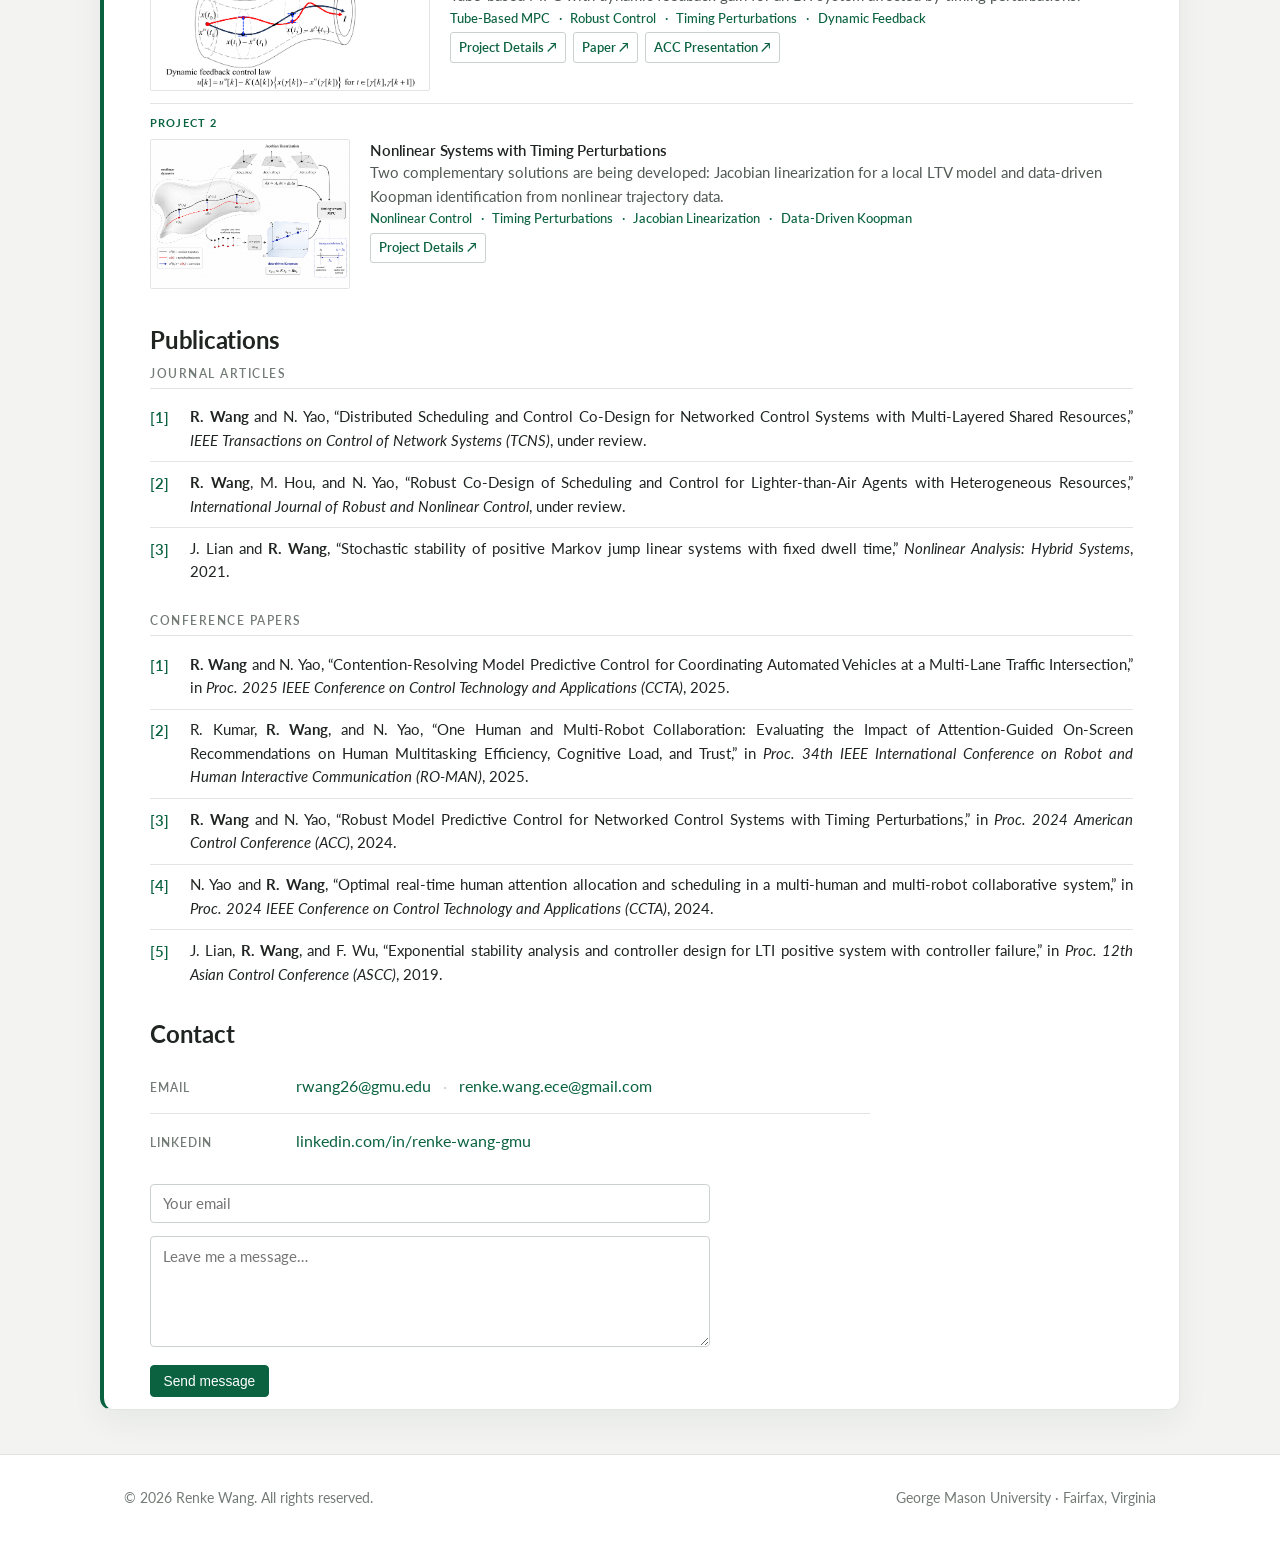
==== commit df3e322f: "Tighten homepage spacing for a compact academic layout" ====
--- a/index.html
+++ b/index.html
@@ -18,7 +18,7 @@
     rel="stylesheet"
   />
 
-  <link rel="stylesheet" href="styles.css?v=20261031-1" />
+  <link rel="stylesheet" href="styles.css?v=20261112-compact" />
 </head>
 <body class="home-page">
   <!-- ============================================================
@@ -40,7 +40,7 @@
           <li><a href="#research">Research</a></li>
           <li><a href="#projects">Selected Projects</a></li>
           <li><a href="#publications">Publications</a></li>
-          <li><a href="assets/site/RenkeWang_CV.pdf" target="_blank" rel="noopener">CV</a></li>
+          <li><a href="assets/site/RenkeWang_CV.pdf?v=20261112-robotics" target="_blank" rel="noopener">CV</a></li>
           <li><a href="#contact">Contact</a></li>
         </ul>
       </nav>
@@ -75,7 +75,7 @@
             networked control systems, and human&ndash;robot collaboration.
           </p>
           <div class="hero-actions" aria-label="Profile links">
-            <a href="assets/site/RenkeWang_CV.pdf" class="btn btn-primary" target="_blank" rel="noopener">View CV</a>
+            <a href="assets/site/RenkeWang_CV.pdf?v=20261112-robotics" class="btn btn-primary" target="_blank" rel="noopener">View CV</a>
             <a href="https://scholar.google.com/citations?user=q_1CykwAAAAJ&amp;hl=en" class="btn btn-ghost" target="_blank" rel="noopener">Google Scholar</a>
             <a href="https://github.com/lisa061422-afk" class="btn btn-ghost" target="_blank" rel="noopener">GitHub</a>
             <a href="mailto:rwang26@gmu.edu" class="btn btn-ghost">Email</a>
--- a/styles.css
+++ b/styles.css
@@ -368,15 +368,16 @@
   counter-increment: interest-counter;
   display: grid;
   grid-template-columns: 2.75rem minmax(220px, 0.78fr) minmax(0, 1.35fr);
-  gap: 1rem 1.4rem;
+  gap: 0.3rem 1.4rem;
   align-items: baseline;
-  padding: 0.72rem 0;
+  padding: 0.45rem 0;
   border-bottom: 1px solid var(--color-border);
 }
 .interest-grid li::before {
   content: "0" counter(interest-counter);
   grid-column: 1;
-  grid-row: 1 / span 2;
+  /* Only the mobile layout has two rows; avoid an empty desktop row. */
+  grid-row: 1;
   font-family: var(--font-serif);
   font-size: 0.88rem;
   color: var(--color-accent);
@@ -394,7 +395,7 @@
   font-size: 0.9rem;
   color: var(--color-text-soft);
   margin: 0;
-  line-height: 1.65;
+  line-height: 1.5;
 }
 
 /* ---------- Project cards ---------- */
@@ -2594,17 +2595,21 @@
 }
 
 .home-page .skill-block {
-  gap: 0.8rem 1.4rem;
-  padding: 0.65rem 0;
+  gap: 0.3rem 1.4rem;
+  padding: 0.45rem 0;
 }
 
 .home-page .skill-block ul {
+  /* Set the line box on the list, not just its inline children. */
+  font-size: 0.86rem;
+  line-height: 1.5;
   text-align: left;
   word-spacing: normal;
 }
 
 .home-page .skill-block li {
-  line-height: 1.5;
+  font-size: inherit;
+  line-height: inherit;
 }
 
 .home-page .skill-block li:not(:last-child)::after {
@@ -2867,30 +2872,79 @@
 }
 
 /* ---------- Compact vertical rhythm ---------- */
-/* Keep related content visually connected across the homepage and detail pages. */
+/* Keep related content together while retaining clear academic headings. */
+.home-page .hero {
+  padding: 1.75rem 0 1rem;
+}
+
+.home-page .lead {
+  margin: 0.6rem 0;
+  line-height: 1.55;
+}
+
+.home-page .lead + .lead {
+  margin-top: 0;
+  margin-bottom: 0.85rem;
+}
+
 .home-page .section {
-  padding: 1rem 0;
+  padding: 0.75rem 0;
 }
 
 .home-page .section-header {
-  margin-bottom: 0.9rem;
+  margin-bottom: 0.65rem;
 }
 
 .home-page #research .section-header {
-  margin-bottom: 0.65rem;
+  margin-bottom: 0.5rem;
+}
+
+.home-page .subsection-heading {
+  margin-bottom: 0.4rem;
 }
 
 .home-page .research-subsection + .research-subsection {
-  margin-top: 0.75rem;
+  margin-top: 0.65rem;
+}
+
+.home-page .project-group:not(:last-child),
+.home-page .pub-group:not(:last-child) {
+  margin-bottom: 1.25rem;
+}
+
+.home-page .project-group > h3 {
+  margin-bottom: 0.4rem;
+}
+
+.home-page .group-lead {
+  margin-bottom: 0.7rem;
+  line-height: 1.55;
 }
 
 .home-page .project-list li.numbered-subproject,
 .home-page .project-list li.project-showcase {
-  padding: 1rem 0;
+  padding: 0.75rem 0;
+}
+
+.home-page .pub-heading {
+  padding-bottom: 0.4rem;
+  margin-bottom: 0.5rem;
+}
+
+.home-page .pub-list li {
+  padding-block: 0.55rem;
+}
+
+.home-page .pub-list li::before {
+  top: 0.55rem;
+}
+
+.home-page .pub-citation {
+  margin-bottom: 0;
 }
 
 .home-page .contact-grid {
-  gap: 1.25rem;
+  gap: 1rem;
 }
 
 .figure-gallery-page,
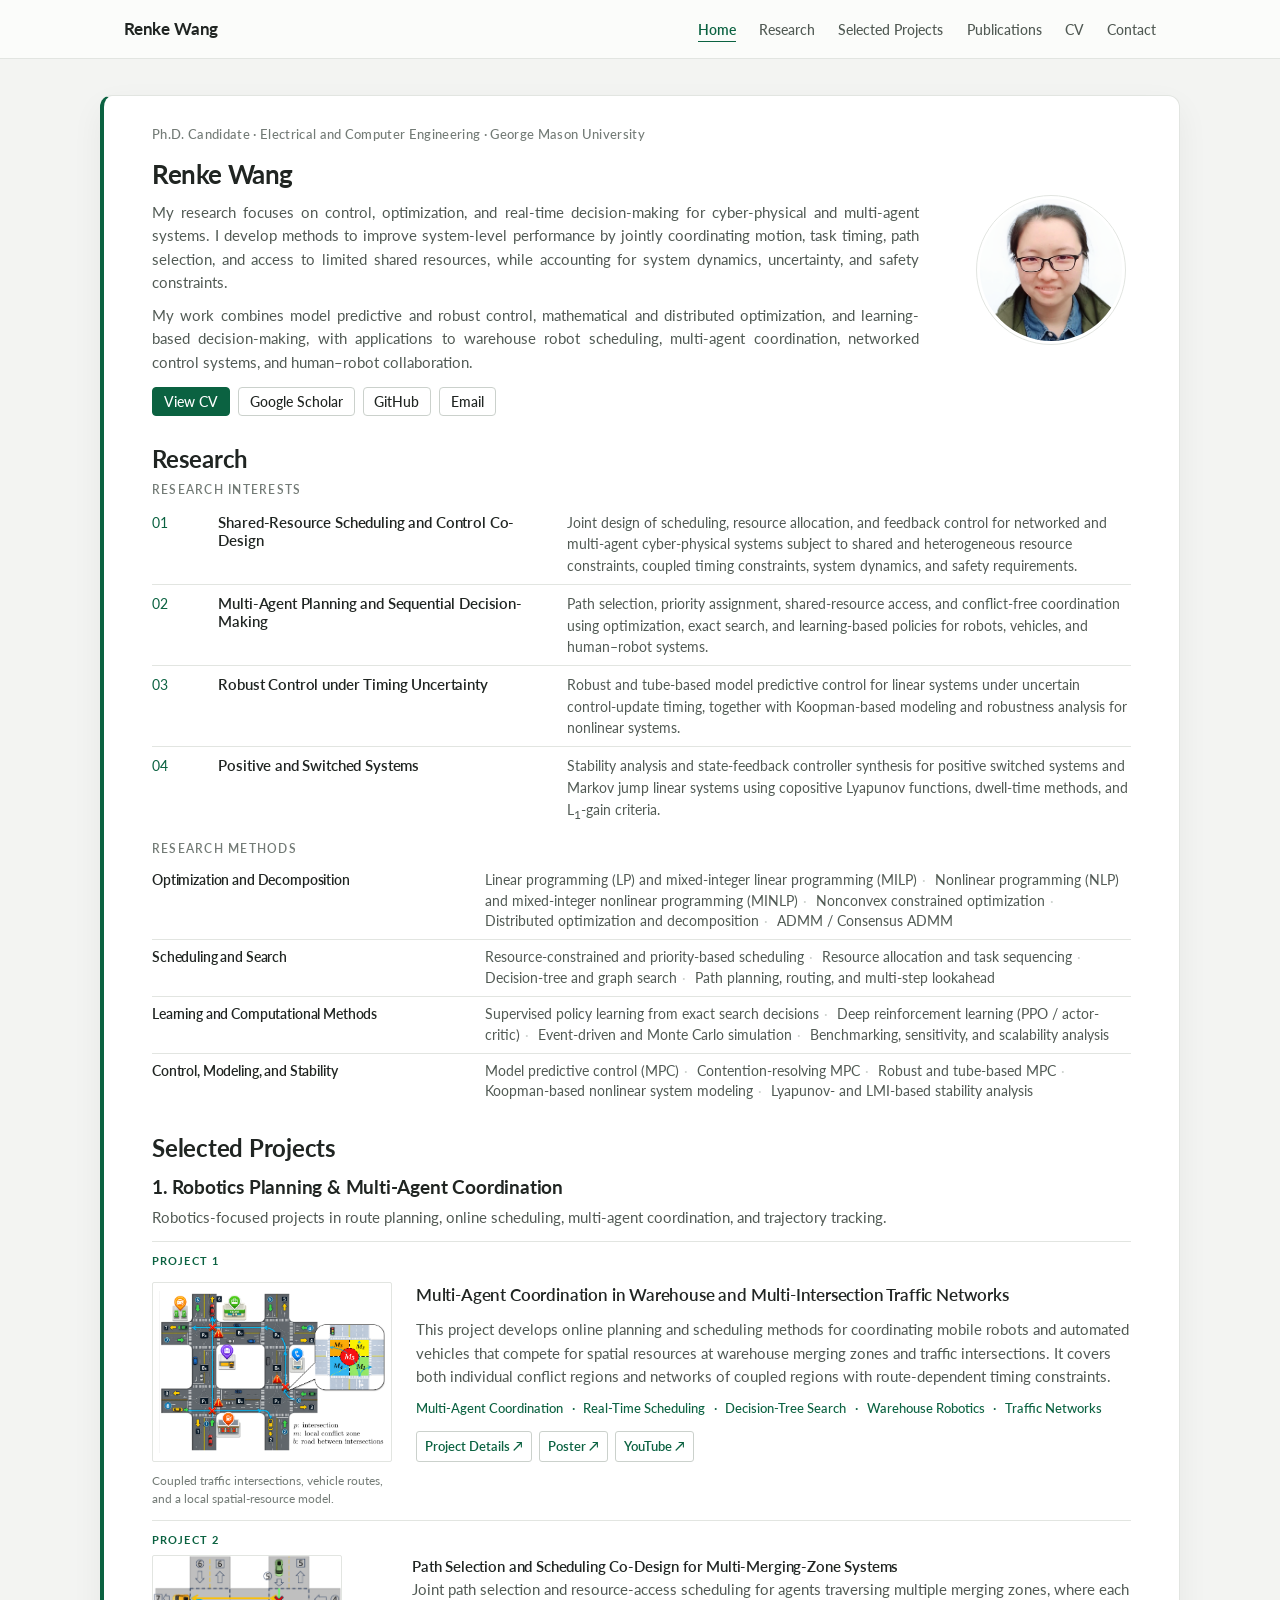
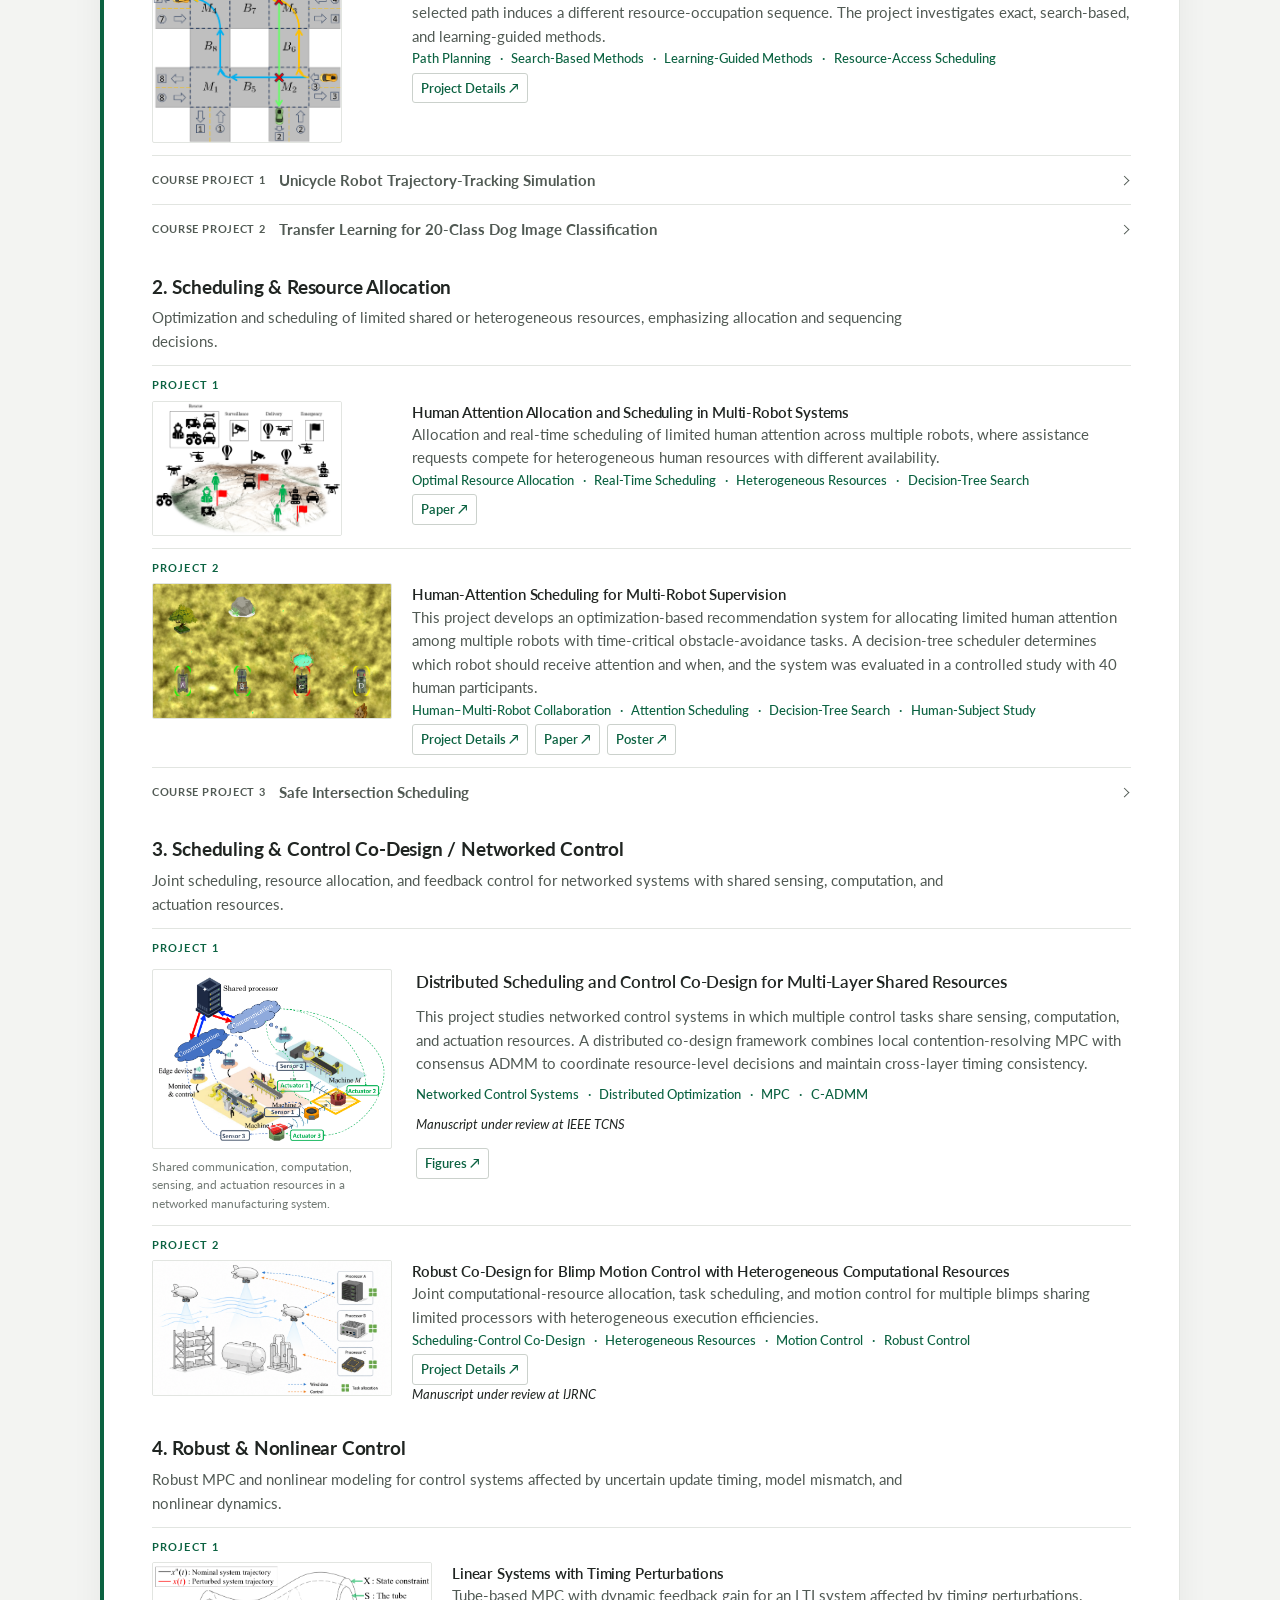
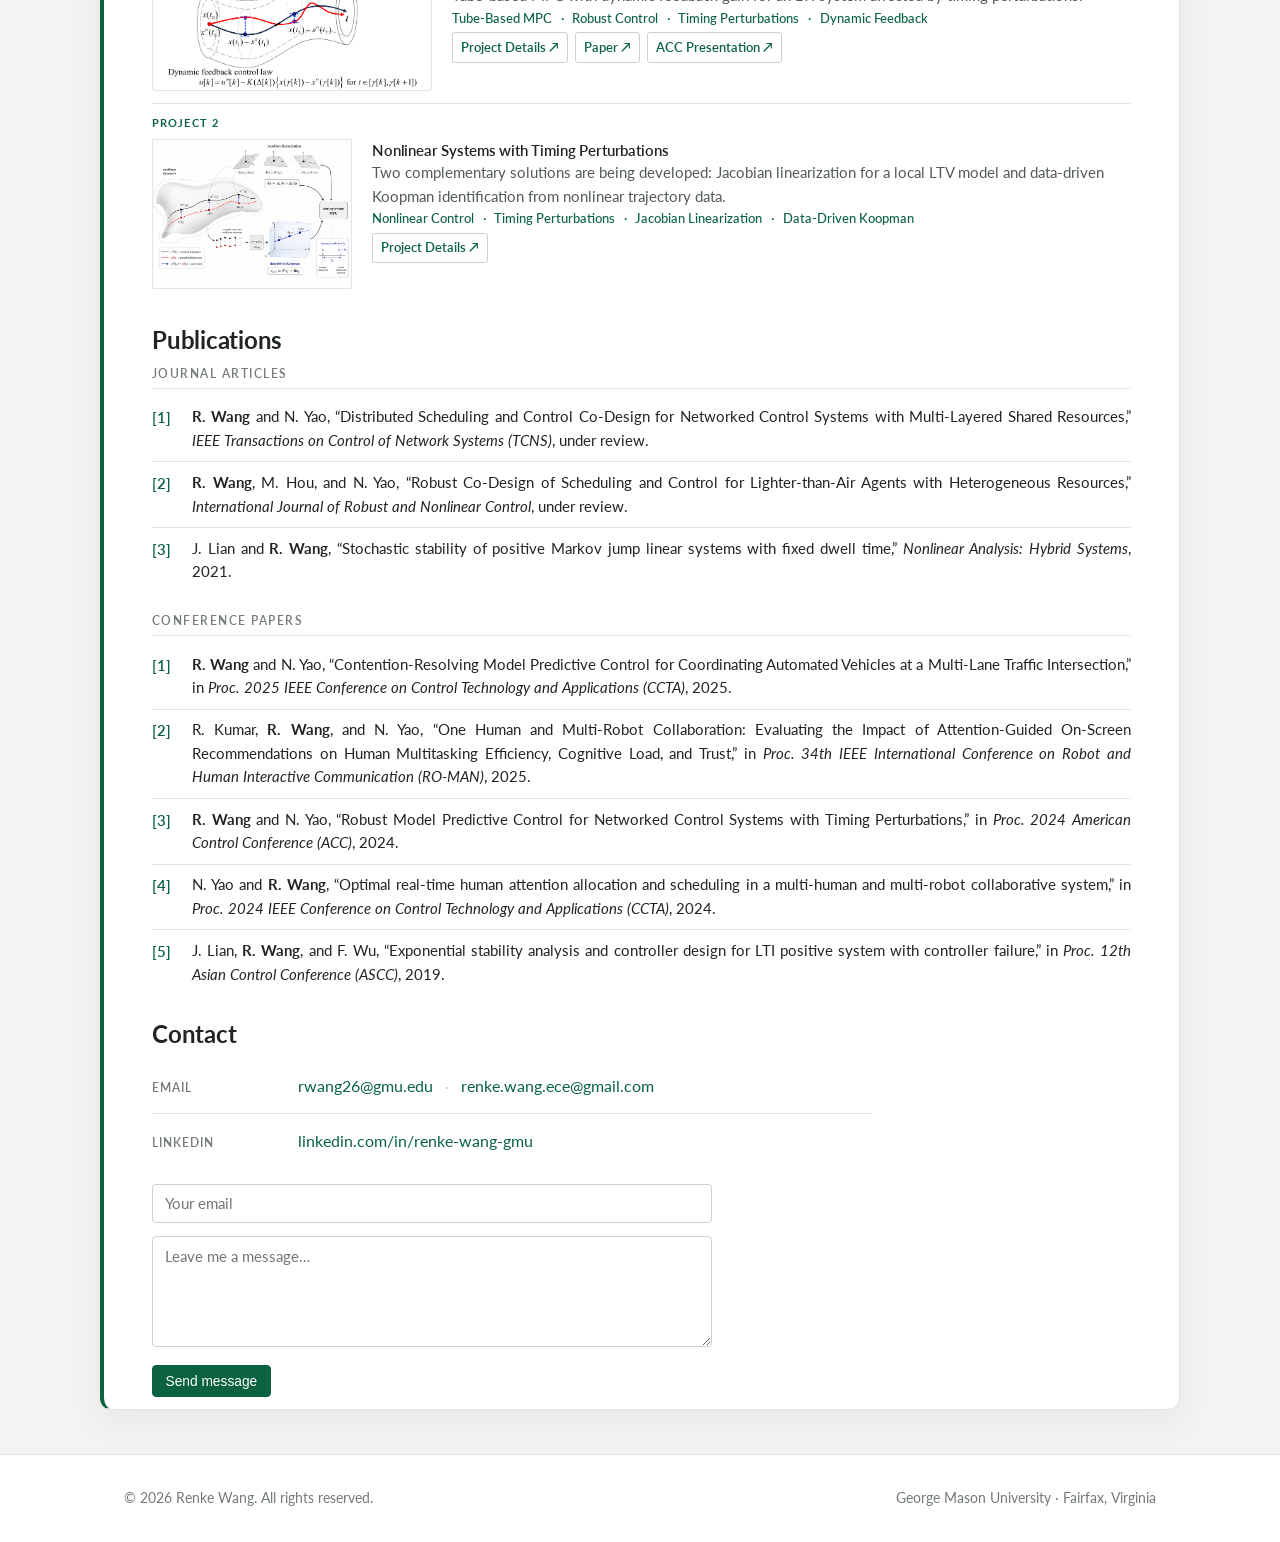
==== commit 3aaeeb6c: "Keep homepage layout fixed across window sizes" ====
--- a/index.html
+++ b/index.html
@@ -18,7 +18,7 @@
     rel="stylesheet"
   />
 
-  <link rel="stylesheet" href="styles.css?v=20261112-compact" />
+  <link rel="stylesheet" href="styles.css?v=20261112-fixed" />
 </head>
 <body class="home-page">
   <!-- ============================================================
--- a/styles.css
+++ b/styles.css
@@ -54,10 +54,19 @@
 
 .home-page {
   background: #f3f4f2;
+  -webkit-text-size-adjust: 100%;
+  text-size-adjust: 100%;
+}
+
+/* Keep the desktop canvas intact; narrow windows scroll horizontally. */
+@media screen {
+  .home-page {
+    min-width: calc(var(--max-width) + 4rem);
+  }
 }
 
 .home-page main {
-  width: min(calc(100% - 4rem), var(--max-width));
+  width: var(--max-width);
   margin: 2.25rem auto 2.75rem;
   overflow: hidden;
   background: #ffffff;
@@ -95,7 +104,7 @@
 
 .home-page main .container {
   max-width: none;
-  padding: 0 clamp(1.5rem, 3.6vw, 3rem);
+  padding: 0 3rem;
 }
 
 .eyebrow {
@@ -190,7 +199,7 @@
 .hero-grid {
   display: grid;
   grid-template-columns: minmax(0, 1fr) 160px;
-  gap: clamp(2rem, 4vw, 3.25rem);
+  gap: 3.25rem;
   align-items: center;
 }
 
@@ -376,7 +385,7 @@
 .interest-grid li::before {
   content: "0" counter(interest-counter);
   grid-column: 1;
-  /* Only the mobile layout has two rows; avoid an empty desktop row. */
+  /* Keep the number, heading, and description on one grid row. */
   grid-row: 1;
   font-family: var(--font-serif);
   font-size: 0.88rem;
@@ -2489,28 +2498,6 @@
   color: var(--color-border-strong);
 }
 
-@media (max-width: 640px) {
-  .interest-grid li {
-    grid-template-columns: 2.2rem minmax(0, 1fr);
-    gap: 0.35rem 0.7rem;
-  }
-  .interest-grid li::before {
-    grid-column: 1;
-    grid-row: 1 / span 2;
-  }
-  .interest-grid h3 {
-    grid-column: 2;
-  }
-  .interest-grid p {
-    grid-column: 2;
-  }
-
-  .skill-block {
-    grid-template-columns: 1fr;
-    gap: 0.7rem;
-  }
-}
-
 .path-planning-detail-page .path-planning-example-frame {
   max-width: 1200px;
   margin-inline: auto;
@@ -2719,10 +2706,6 @@
 }
 .contact-form button { align-self: flex-start; margin-top: 0.25rem; }
 
-@media (max-width: 760px) {
-  .contact-grid { grid-template-columns: 1fr; gap: 1.75rem; }
-}
-
 /* ---------- Footer ---------- */
 .site-footer {
   border-top: 1px solid var(--color-border);
@@ -2741,19 +2724,10 @@
 .footer-inner p { margin: 0; }
 
 /* ---------- Mobile ---------- */
+/* Detail pages retain their mobile layout. */
 @media (max-width: 820px) {
-  .home-page main {
-    width: min(calc(100% - 1rem), var(--max-width));
-    margin: 0.75rem auto 1.25rem;
-    border-left-width: 3px;
-    border-radius: 8px;
-  }
-
-  .home-page main .container { padding: 0 1.25rem; }
-
-  .nav-toggle { display: flex; }
-
-  .primary-nav {
+  :where(body:not(.home-page)) .nav-toggle { display: flex; }
+  :where(body:not(.home-page)) .primary-nav {
     position: absolute;
     top: var(--header-height);
     left: 0;
@@ -2766,106 +2740,101 @@
     pointer-events: none;
     transition: transform 0.2s ease, opacity 0.2s ease;
   }
-  .primary-nav.open {
+  :where(body:not(.home-page)) .primary-nav.open {
     transform: translateY(0);
     opacity: 1;
     pointer-events: auto;
   }
-  .primary-nav ul {
+  :where(body:not(.home-page)) .primary-nav ul {
     flex-direction: column;
     gap: 0;
     padding: 0.5rem 1.5rem 1rem;
   }
-  .primary-nav li { border-bottom: 1px solid var(--color-border); }
-  .primary-nav li:last-child { border-bottom: none; }
-  .primary-nav a {
+  :where(body:not(.home-page)) .primary-nav li { border-bottom: 1px solid var(--color-border); }
+  :where(body:not(.home-page)) .primary-nav li:last-child { border-bottom: none; }
+  :where(body:not(.home-page)) .primary-nav a {
     display: block;
     padding: 0.85rem 0;
     font-size: 1rem;
   }
-
-  .hero { padding: 2.5rem 0; }
-  .hero-grid {
+  :where(body:not(.home-page)) .hero { padding: 2.5rem 0; }
+  :where(body:not(.home-page)) .hero-grid {
     grid-template-columns: 1fr;
     gap: 1.75rem;
     text-align: left;
   }
-  .project-showcase-layout { grid-template-columns: 1fr; }
-  .project-list .subproject-layout { grid-template-columns: 1fr; }
-  .figure-gallery { grid-template-columns: 1fr; }
-  .poster-page-container { width: min(100% - 2rem, 1500px); }
-  .poster-page-header {
+  :where(body:not(.home-page)) .project-showcase-layout { grid-template-columns: 1fr; }
+  :where(body:not(.home-page)) .project-list .subproject-layout { grid-template-columns: 1fr; }
+  :where(body:not(.home-page)) .figure-gallery { grid-template-columns: 1fr; }
+  :where(body:not(.home-page)) .poster-page-container { width: min(100% - 2rem, 1500px); }
+  :where(body:not(.home-page)) .poster-page-header {
     align-items: flex-start;
     flex-direction: column;
     gap: 0.6rem;
   }
-  .hero-photo { order: 0; justify-content: flex-start; }
-  .photo-frame {
+  :where(body:not(.home-page)) .hero-photo { order: 0; justify-content: flex-start; }
+  :where(body:not(.home-page)) .photo-frame {
     width: 100px;
     height: 100px;
     flex-basis: 100px;
     padding: 2px;
   }
-  .photo-placeholder { font-size: 2.6rem; }
-
-  .section { padding: 2.5rem 0; }
-  .section-header h2 { font-size: 1.4rem; }
-
-  .project-list li {
+  :where(body:not(.home-page)) .photo-placeholder { font-size: 2.6rem; }
+  :where(body:not(.home-page)) .section { padding: 2.5rem 0; }
+  :where(body:not(.home-page)) .section-header h2 { font-size: 1.4rem; }
+  :where(body:not(.home-page)) .project-list li {
     grid-template-columns: 0.65rem minmax(0, 1fr);
     gap: 0.2rem 0.75rem;
   }
-  .project-list li::before {
+  :where(body:not(.home-page)) .project-list li::before {
     grid-column: 1;
     grid-row: 1;
   }
-  .project-list h4,
-  .project-list p {
+  :where(body:not(.home-page)) .project-list h4,
+  :where(body:not(.home-page)) .project-list p {
     grid-column: 2;
   }
-
-  .contact-list li {
+  :where(body:not(.home-page)) .contact-list li {
     grid-template-columns: 1fr;
     gap: 0.15rem;
   }
-
-  .demo-grid {
+  :where(body:not(.home-page)) .demo-grid {
     grid-template-columns: 1fr;
   }
-  .project-list .project-links {
+  :where(body:not(.home-page)) .project-list .project-links {
     flex-wrap: wrap;
     align-items: center;
   }
-  .timing-detail-grid {
+  :where(body:not(.home-page)) .timing-detail-grid {
     grid-template-columns: 1fr;
     gap: 1.75rem;
   }
-  .timing-symbols { grid-template-columns: 1fr; }
-  .unicycle-scope-grid,
-  .unicycle-results-summary,
-  .unicycle-wheel-model-grid,
-  .unicycle-case-media,
-  .unicycle-error-legend dl {
+  :where(body:not(.home-page)) .timing-symbols { grid-template-columns: 1fr; }
+  :where(body:not(.home-page)) .unicycle-scope-grid,
+  :where(body:not(.home-page)) .unicycle-results-summary,
+  :where(body:not(.home-page)) .unicycle-wheel-model-grid,
+  :where(body:not(.home-page)) .unicycle-case-media,
+  :where(body:not(.home-page)) .unicycle-error-legend dl {
     grid-template-columns: 1fr;
   }
-  .unicycle-wheel-controller-equation {
+  :where(body:not(.home-page)) .unicycle-wheel-controller-equation {
     min-width: 0;
     font-size: 0.82rem;
   }
-  .unicycle-results-summary dl { grid-template-columns: 1fr; }
-  .unicycle-case-header {
+  :where(body:not(.home-page)) .unicycle-results-summary dl { grid-template-columns: 1fr; }
+  :where(body:not(.home-page)) .unicycle-case-header {
     align-items: flex-start;
     flex-direction: column;
     gap: 0.4rem;
   }
-  .unicycle-case-header p { text-align: left; }
-  .course-repro-decision-row,
-  .course-repro-objective-list,
-  .course-repro-figures,
-  .course-repro-example-grid {
+  :where(body:not(.home-page)) .unicycle-case-header p { text-align: left; }
+  :where(body:not(.home-page)) .course-repro-decision-row,
+  :where(body:not(.home-page)) .course-repro-objective-list,
+  :where(body:not(.home-page)) .course-repro-figures,
+  :where(body:not(.home-page)) .course-repro-example-grid {
     grid-template-columns: 1fr;
   }
-  .course-repro-constraints > div {
+  :where(body:not(.home-page)) .course-repro-constraints > div {
     grid-template-columns: 1fr;
     gap: 0.35rem;
   }
@@ -3066,6 +3035,7 @@
   .site-header, .nav-toggle, .hero-actions { display: none; }
   .section, .hero { padding: 1.5rem 0; }
   body { color: #000; background: #fff; }
+  .home-page main { width: 100%; margin: 0; }
 }
 
 /* ---------- Collapsible homepage course projects ---------- */
@@ -3138,20 +3108,3 @@
 .course-project-details > .subproject-layout {
   padding: 0.25rem 0 1rem;
 }
-
-@media (max-width: 600px) {
-  .course-project-summary {
-    grid-template-columns: minmax(0, 1fr) 0.65rem;
-    gap: 0.25rem 0.75rem;
-  }
-
-  .course-project-label,
-  .course-project-title {
-    grid-column: 1;
-  }
-
-  .course-project-chevron {
-    grid-column: 2;
-    grid-row: 1 / 3;
-  }
-}
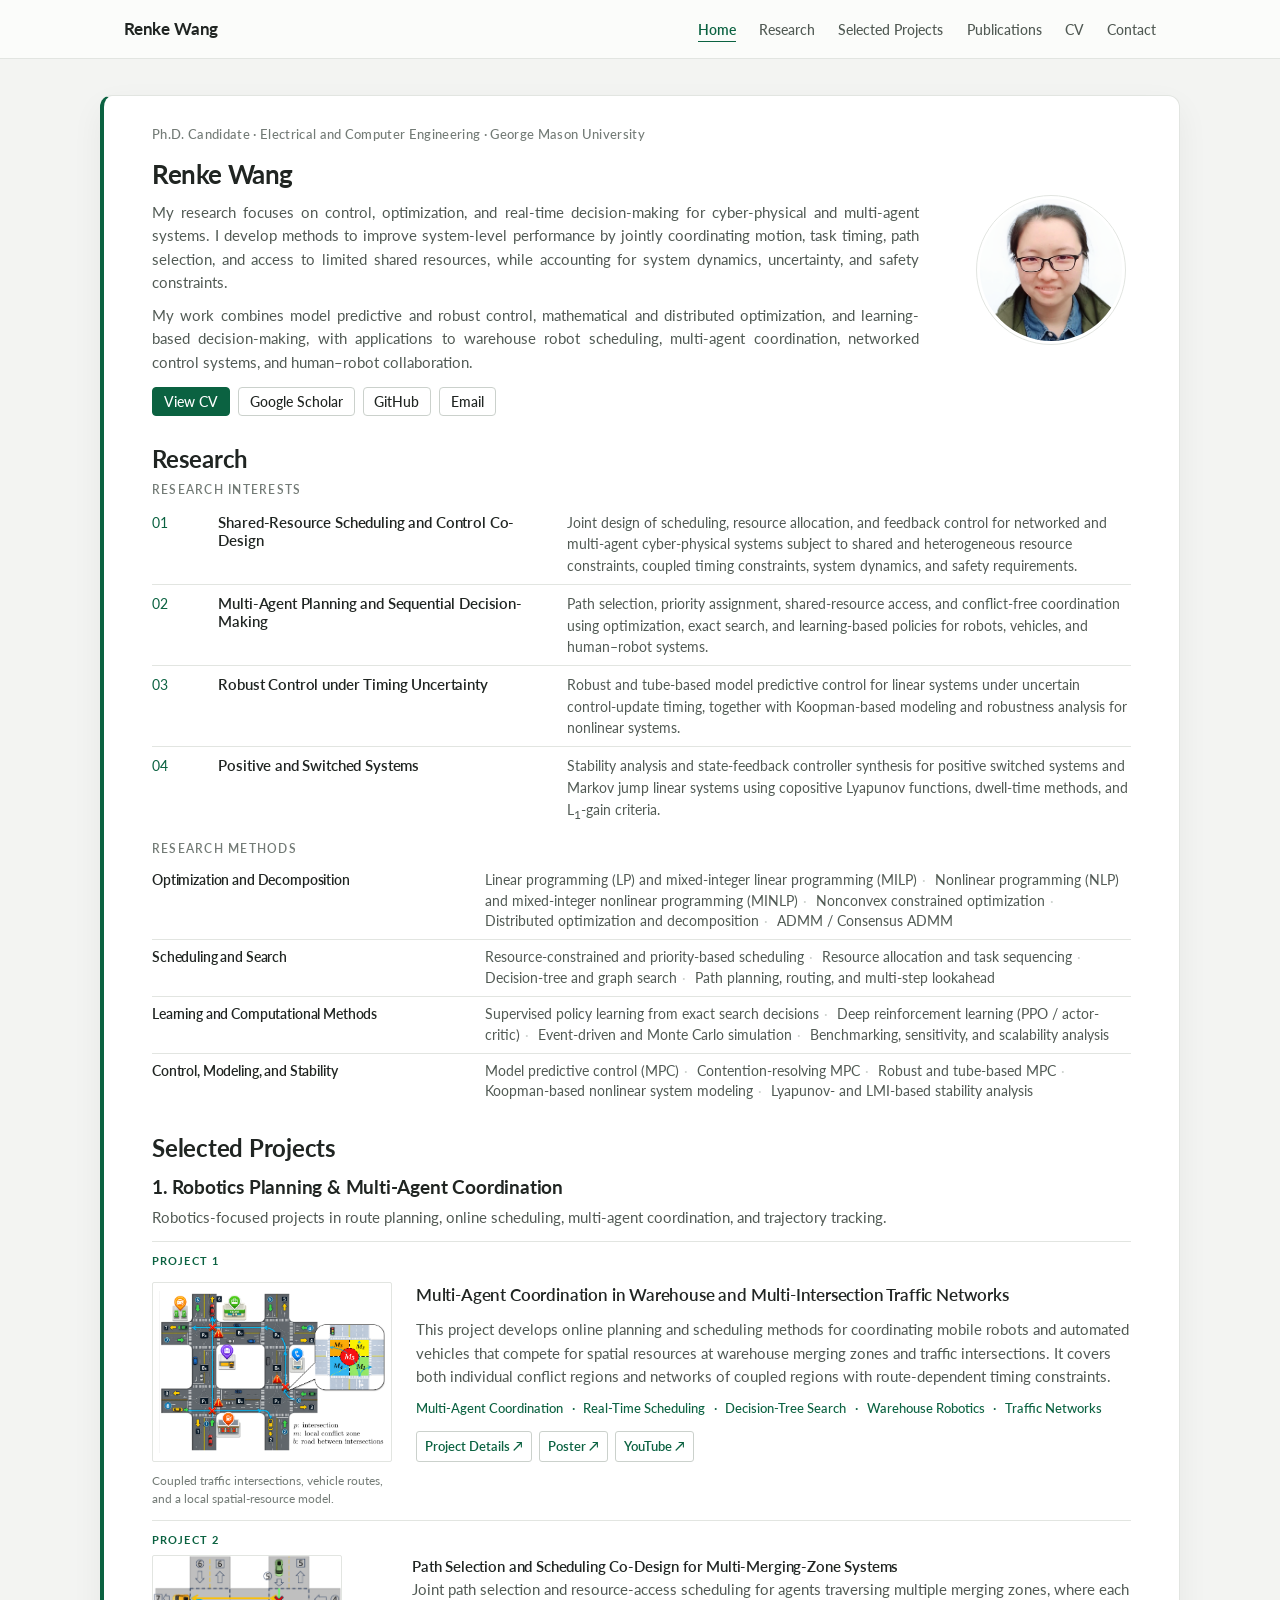
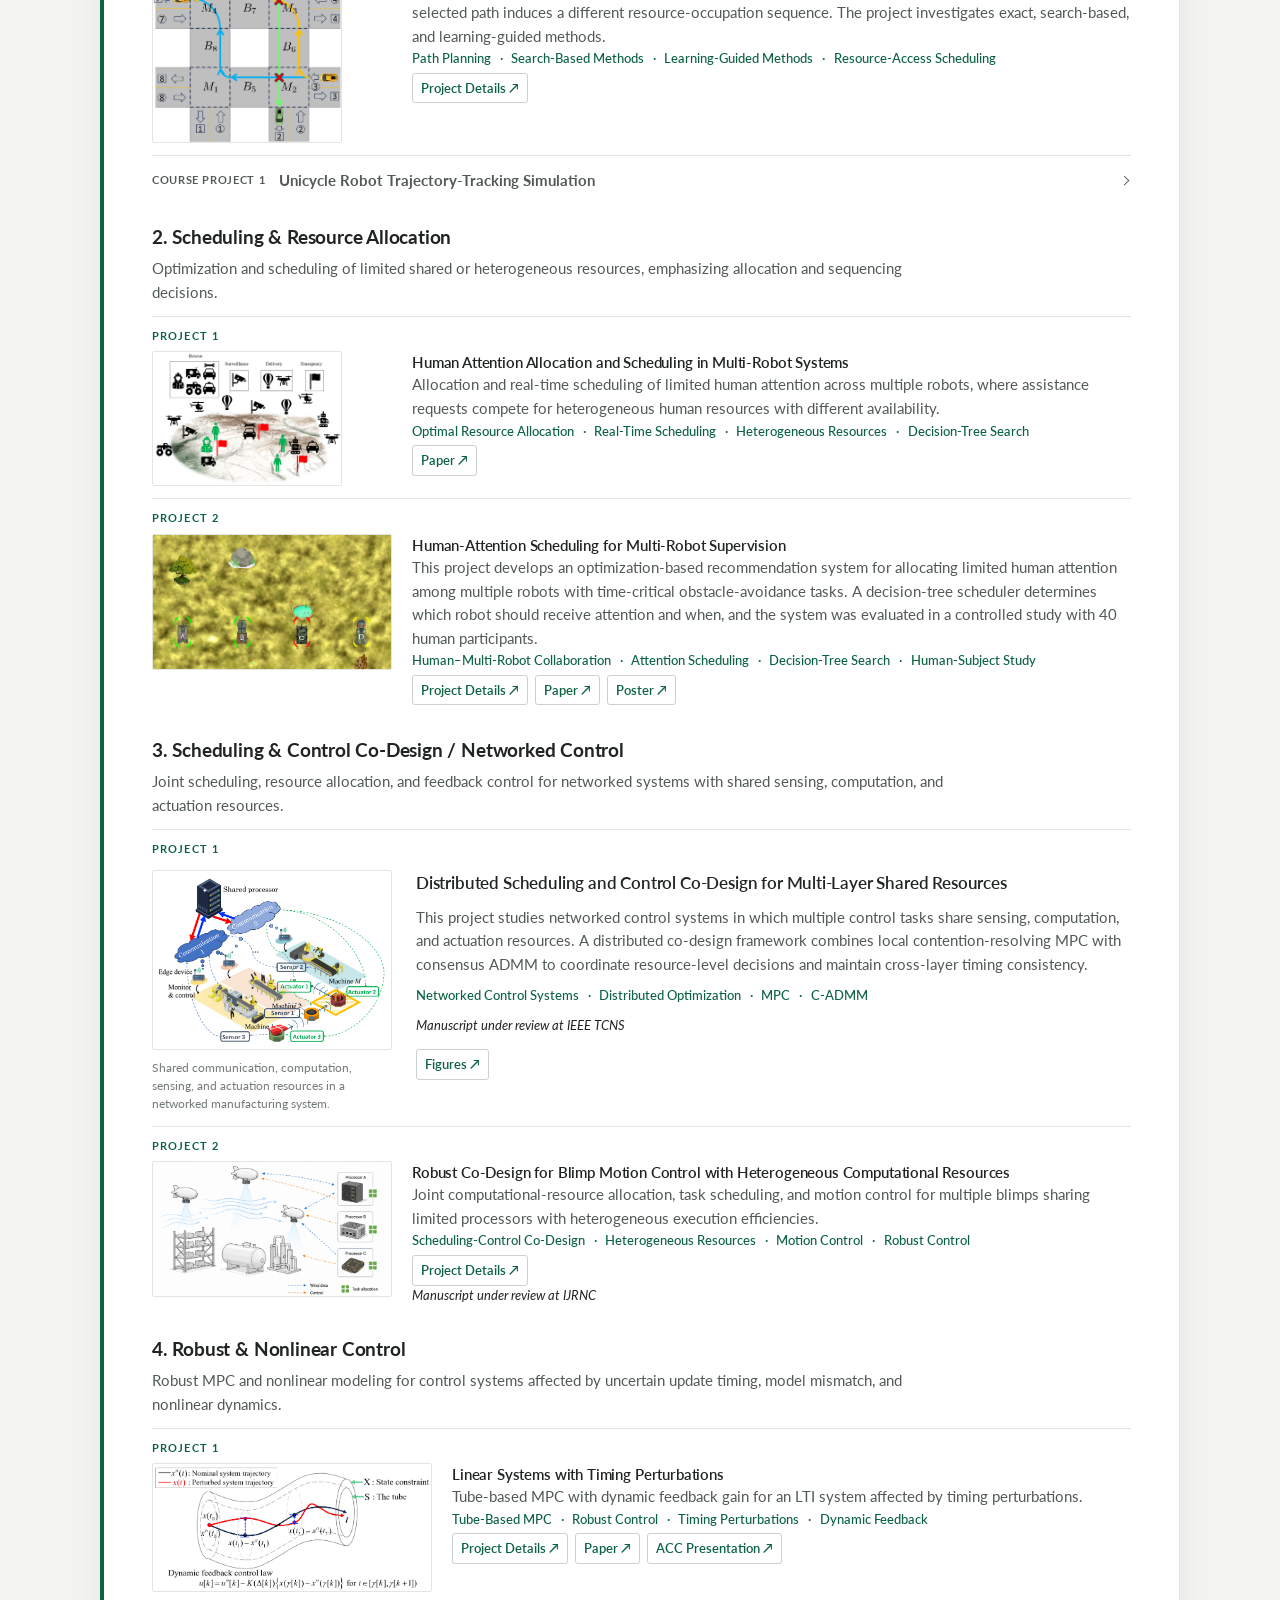
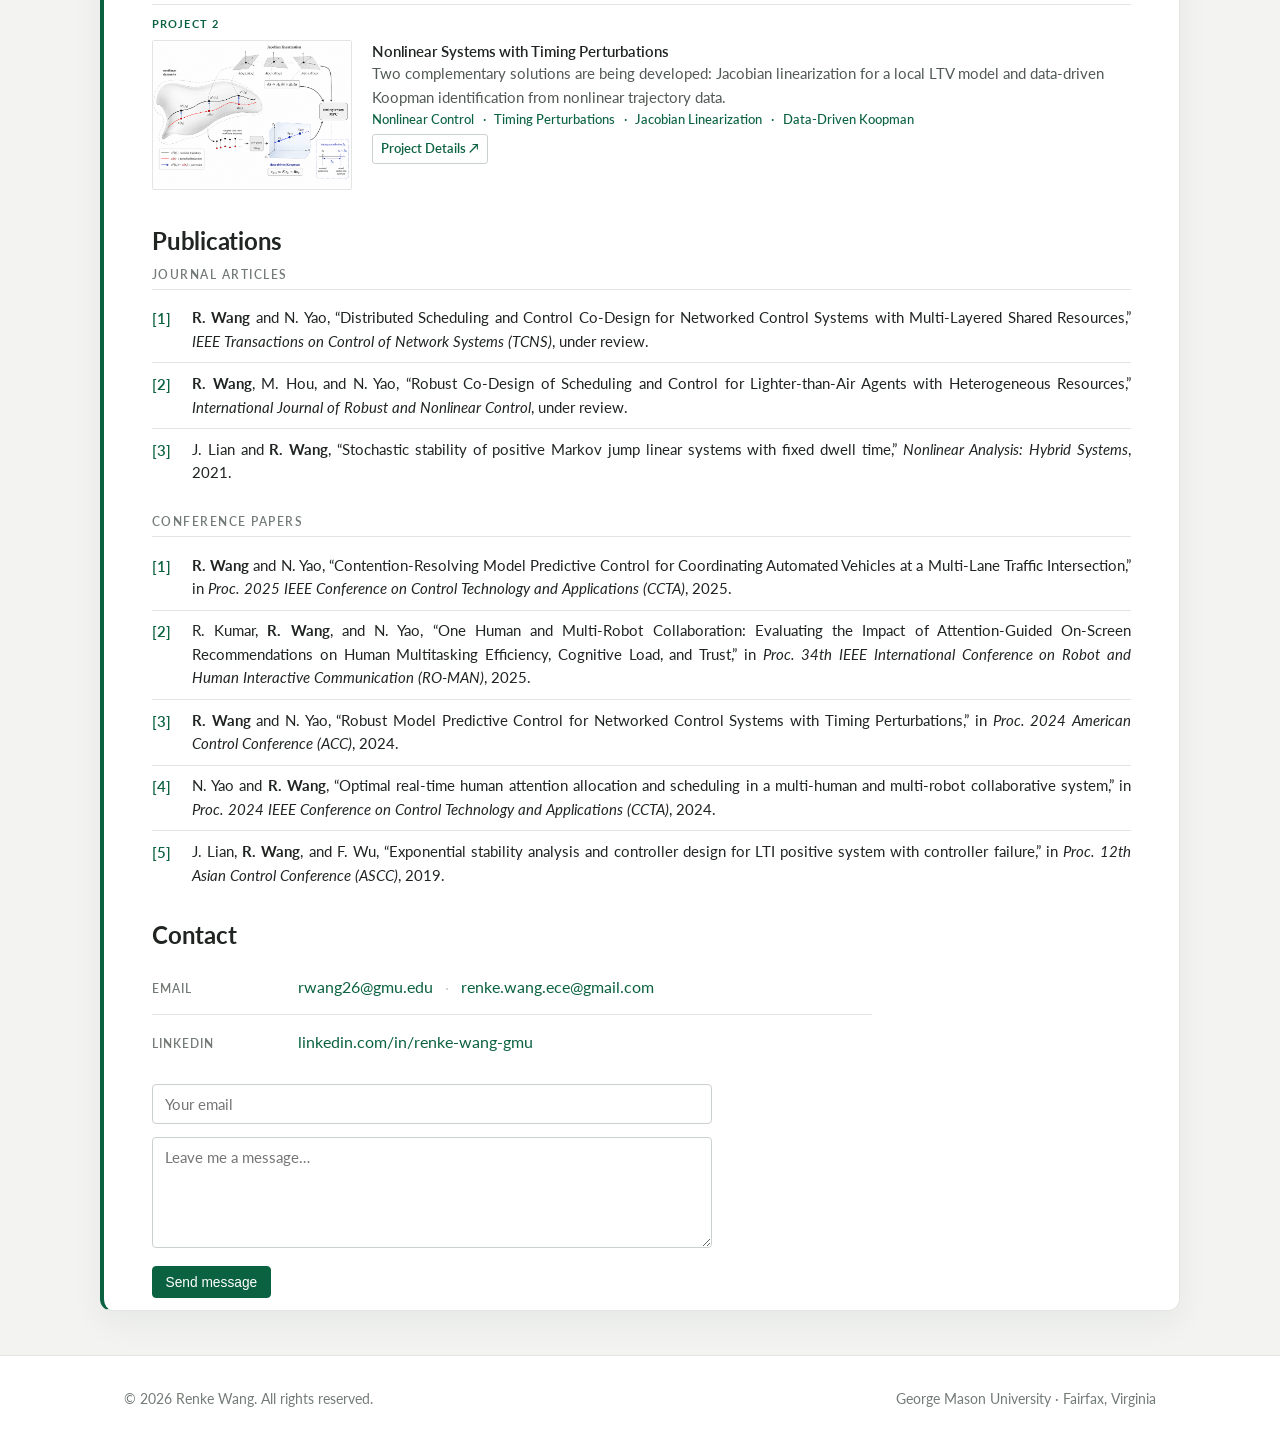
==== commit 4384534a: "Remove transfer learning and intersection scheduling course projects" ====
--- a/index.html
+++ b/index.html
@@ -315,45 +315,6 @@
                 </div>
               </details>
             </li>
-            <li id="learning-from-data-project" class="subproject-illustrated numbered-subproject course-project">
-              <details class="course-project-details">
-                <summary class="course-project-summary">
-                  <span class="course-project-label">Course Project 2</span>
-                  <span class="course-project-title">Transfer Learning for 20-Class Dog Image Classification</span>
-                  <span class="course-project-chevron" aria-hidden="true"></span>
-                </summary>
-                <div class="subproject-layout subproject-layout--standard-media">
-                  <figure class="subproject-media">
-                    <img
-                      src="assets/projects/learning-from-data/classification-concept.png"
-                      alt="Concept diagram of an image classification model mapping object images to predicted labels"
-                      loading="lazy"
-                      decoding="async"
-                    >
-                  </figure>
-                  <div class="subproject-copy">
-                    <h4>Transfer Learning for 20-Class Dog Image Classification</h4>
-                    <p>
-                      Built a multi-class image classifier by fine-tuning an
-                      ImageNet-pretrained MobileNetV2 with data augmentation and a
-                      task-specific convolutional head. The model achieved 84.21%
-                      accuracy on a held-out split and 92.00% on a separate
-                      100-image evaluation set.
-                    </p>
-                    <p class="project-keywords">
-                      Transfer Learning <span aria-hidden="true">&middot;</span>
-                      Image Classification <span aria-hidden="true">&middot;</span>
-                      MobileNetV2 <span aria-hidden="true">&middot;</span>
-                      Data Augmentation <span aria-hidden="true">&middot;</span>
-                      Model Evaluation
-                    </p>
-                    <p class="project-links">
-                      <a href="learning-from-data-details.html" target="_blank" rel="noopener">Project Details <span aria-hidden="true">&nearr;</span></a>
-                    </p>
-                  </div>
-                </div>
-              </details>
-            </li>
           </ul>
         </div>
 
@@ -425,41 +386,6 @@
                   </p>
                 </div>
               </div>
-            </li>
-            <li class="subproject-illustrated numbered-subproject course-project" id="ece623-intersection-project">
-              <details class="course-project-details">
-                <summary class="course-project-summary">
-                  <span class="course-project-label">Course Project 3</span>
-                  <span class="course-project-title">Safe Intersection Scheduling</span>
-                  <span class="course-project-chevron" aria-hidden="true"></span>
-                </summary>
-                <div class="subproject-layout">
-                  <figure class="subproject-media">
-                    <img
-                      src="assets/projects/ece623-intersection/intersection_scenario.png"
-                      alt="Intersection coordination scenario with safe-distance and conflict-region constraints"
-                    >
-                  </figure>
-                  <div class="subproject-copy">
-                    <h4>Safe Intersection Scheduling</h4>
-                    <p>
-                      Studied and implemented a fixed-precedence intersection-scheduling
-                      formulation. The nonlinear program schedules vehicle entry and exit
-                      times while enforcing intersection occupancy, rear-end separation,
-                      and operating bounds.
-                    </p>
-                    <p class="project-keywords">
-                      Intersection Scheduling <span aria-hidden="true">&middot;</span>
-                      Nonlinear Optimization <span aria-hidden="true">&middot;</span>
-                      Collision Avoidance <span aria-hidden="true">&middot;</span>
-                      Fixed-Precedence Scheduling
-                    </p>
-                    <p class="project-links">
-                      <a href="ece623-intersection-scheduling-details.html" target="_blank" rel="noopener">Project Details <span aria-hidden="true">&nearr;</span></a>
-                    </p>
-                  </div>
-                </div>
-              </details>
             </li>
           </ul>
         </div>
